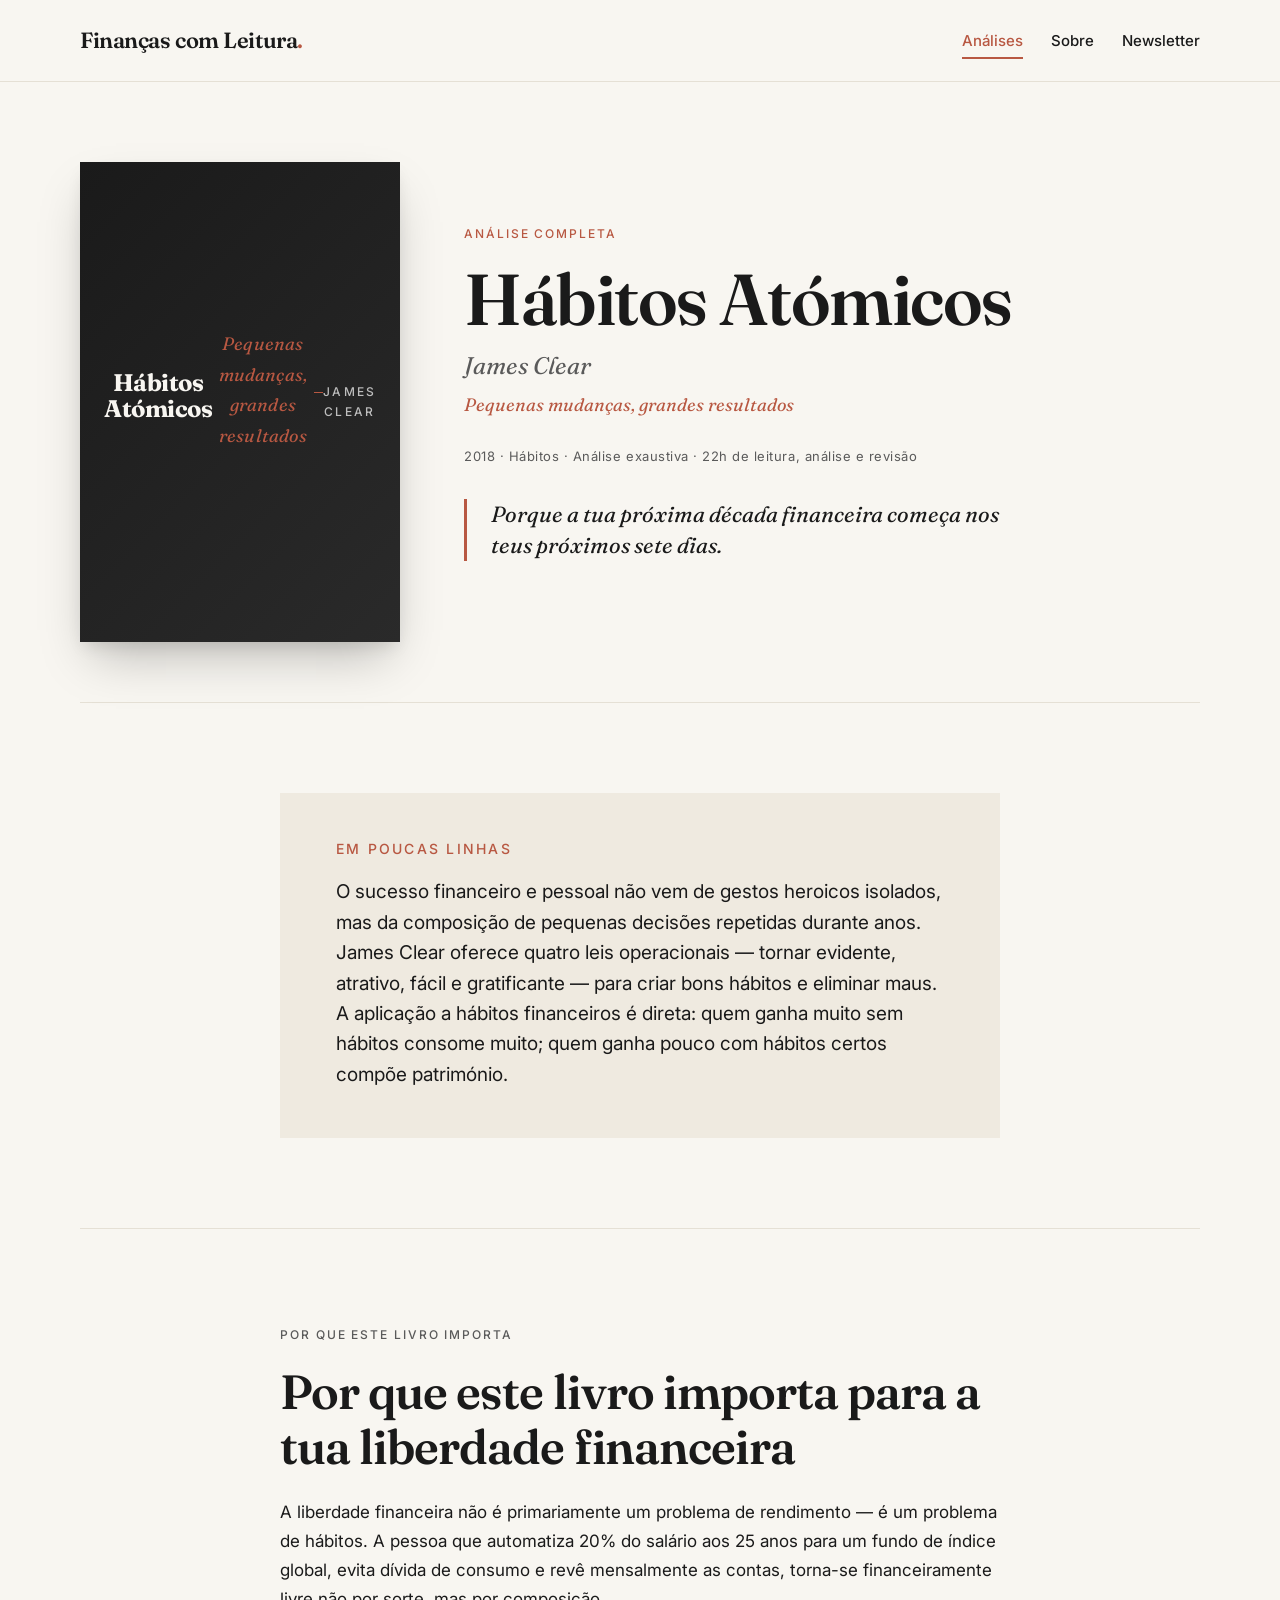
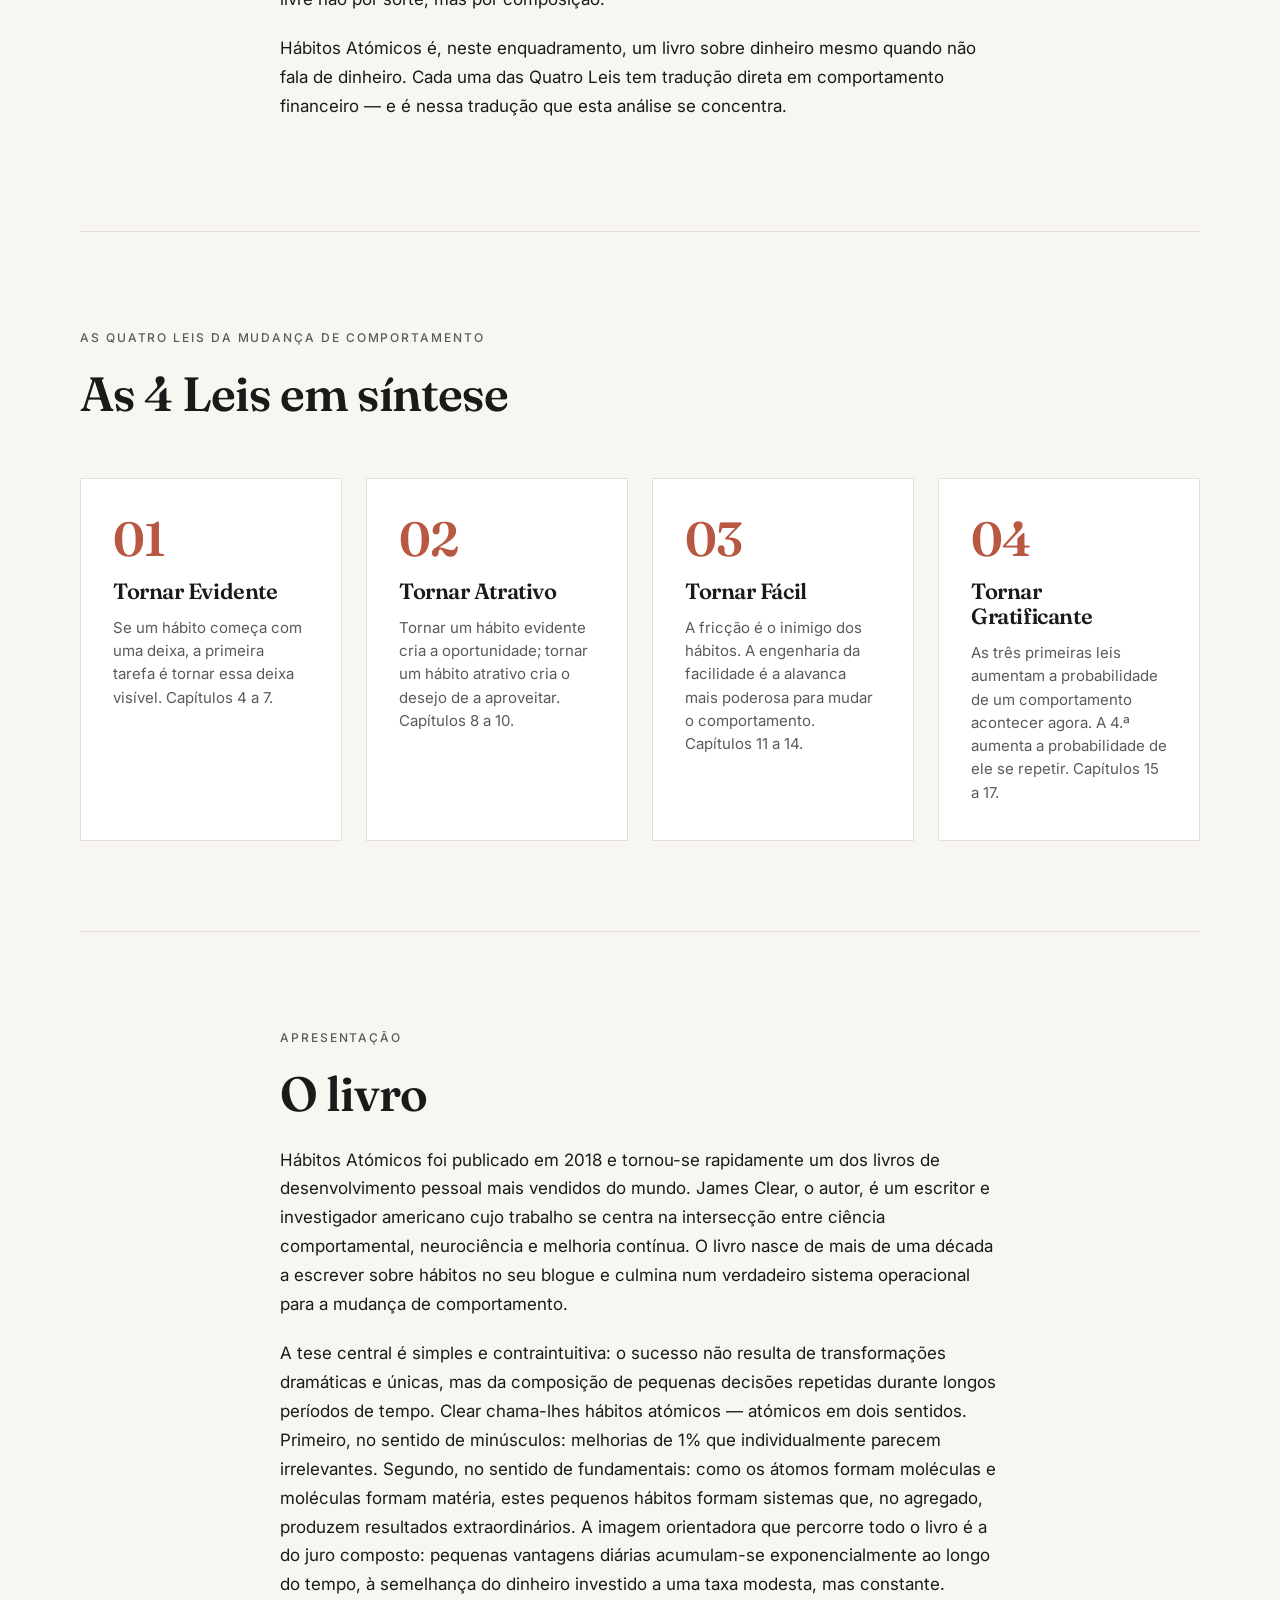
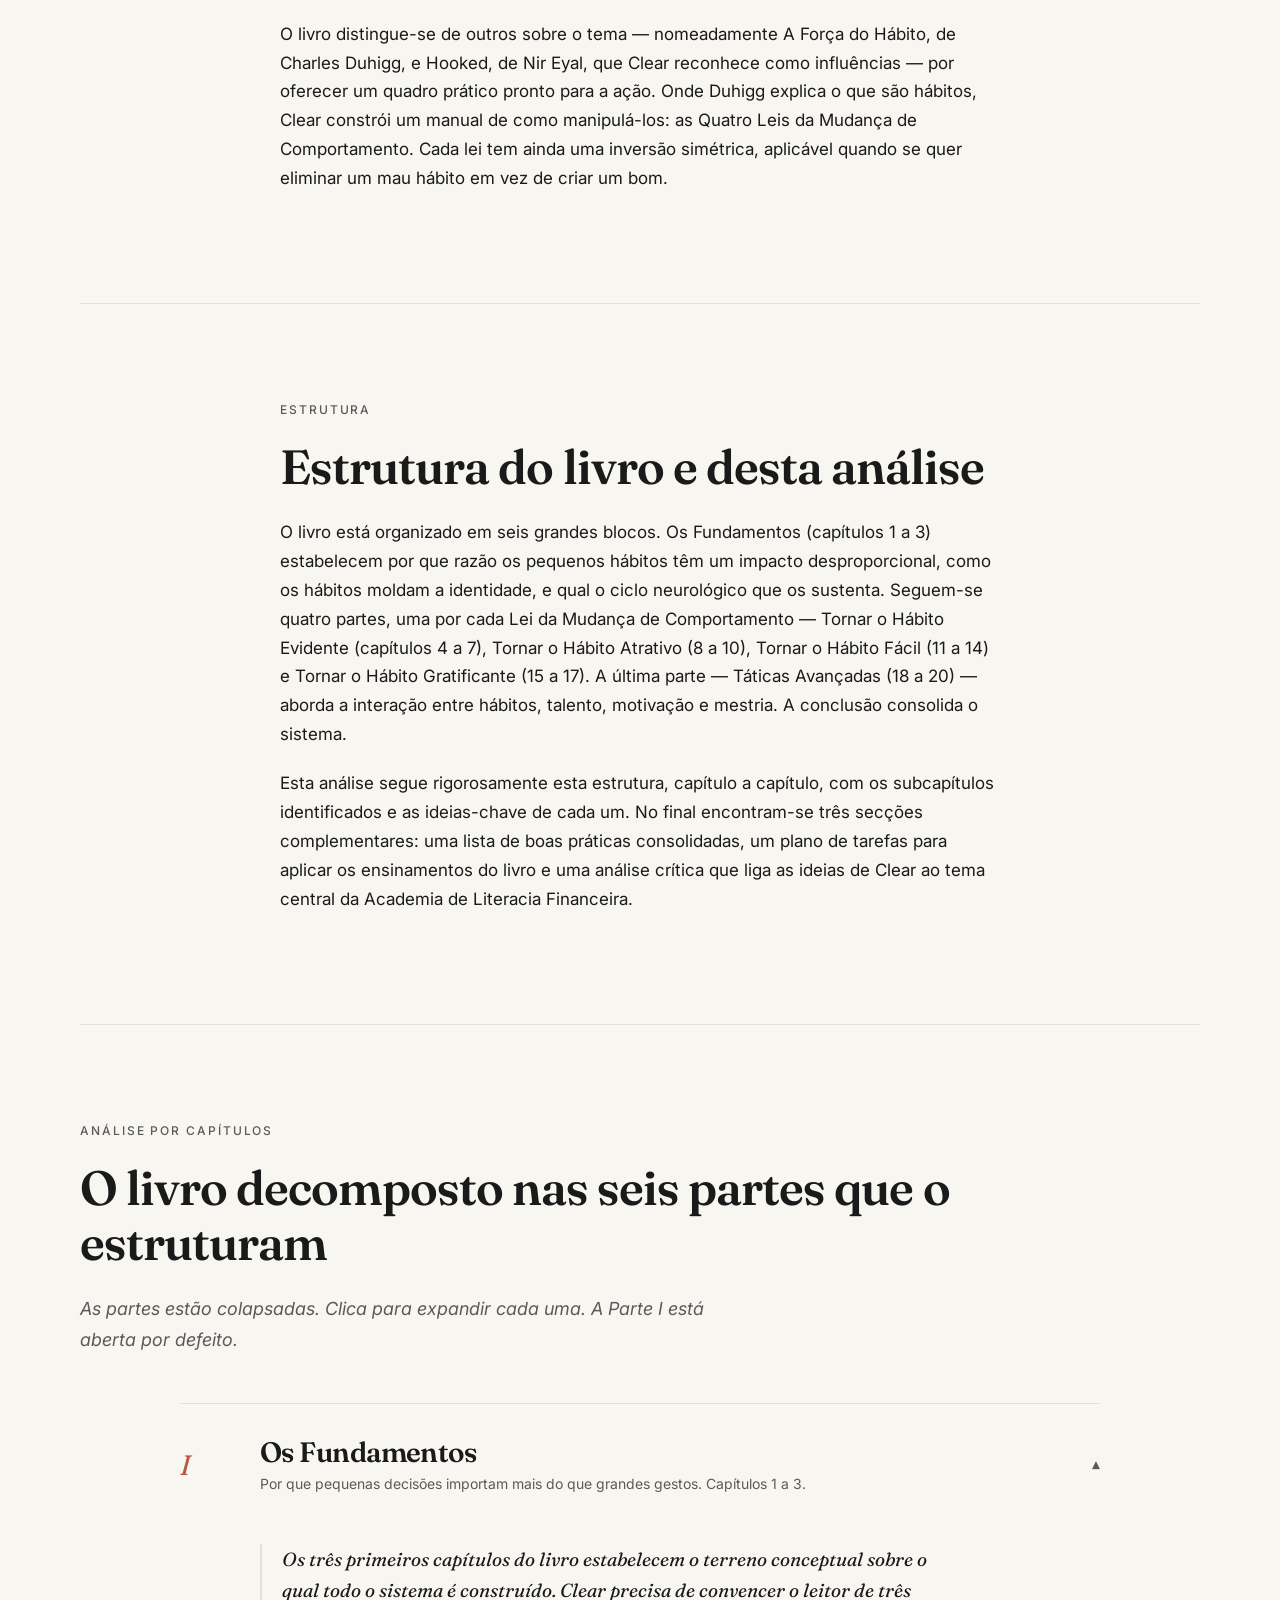
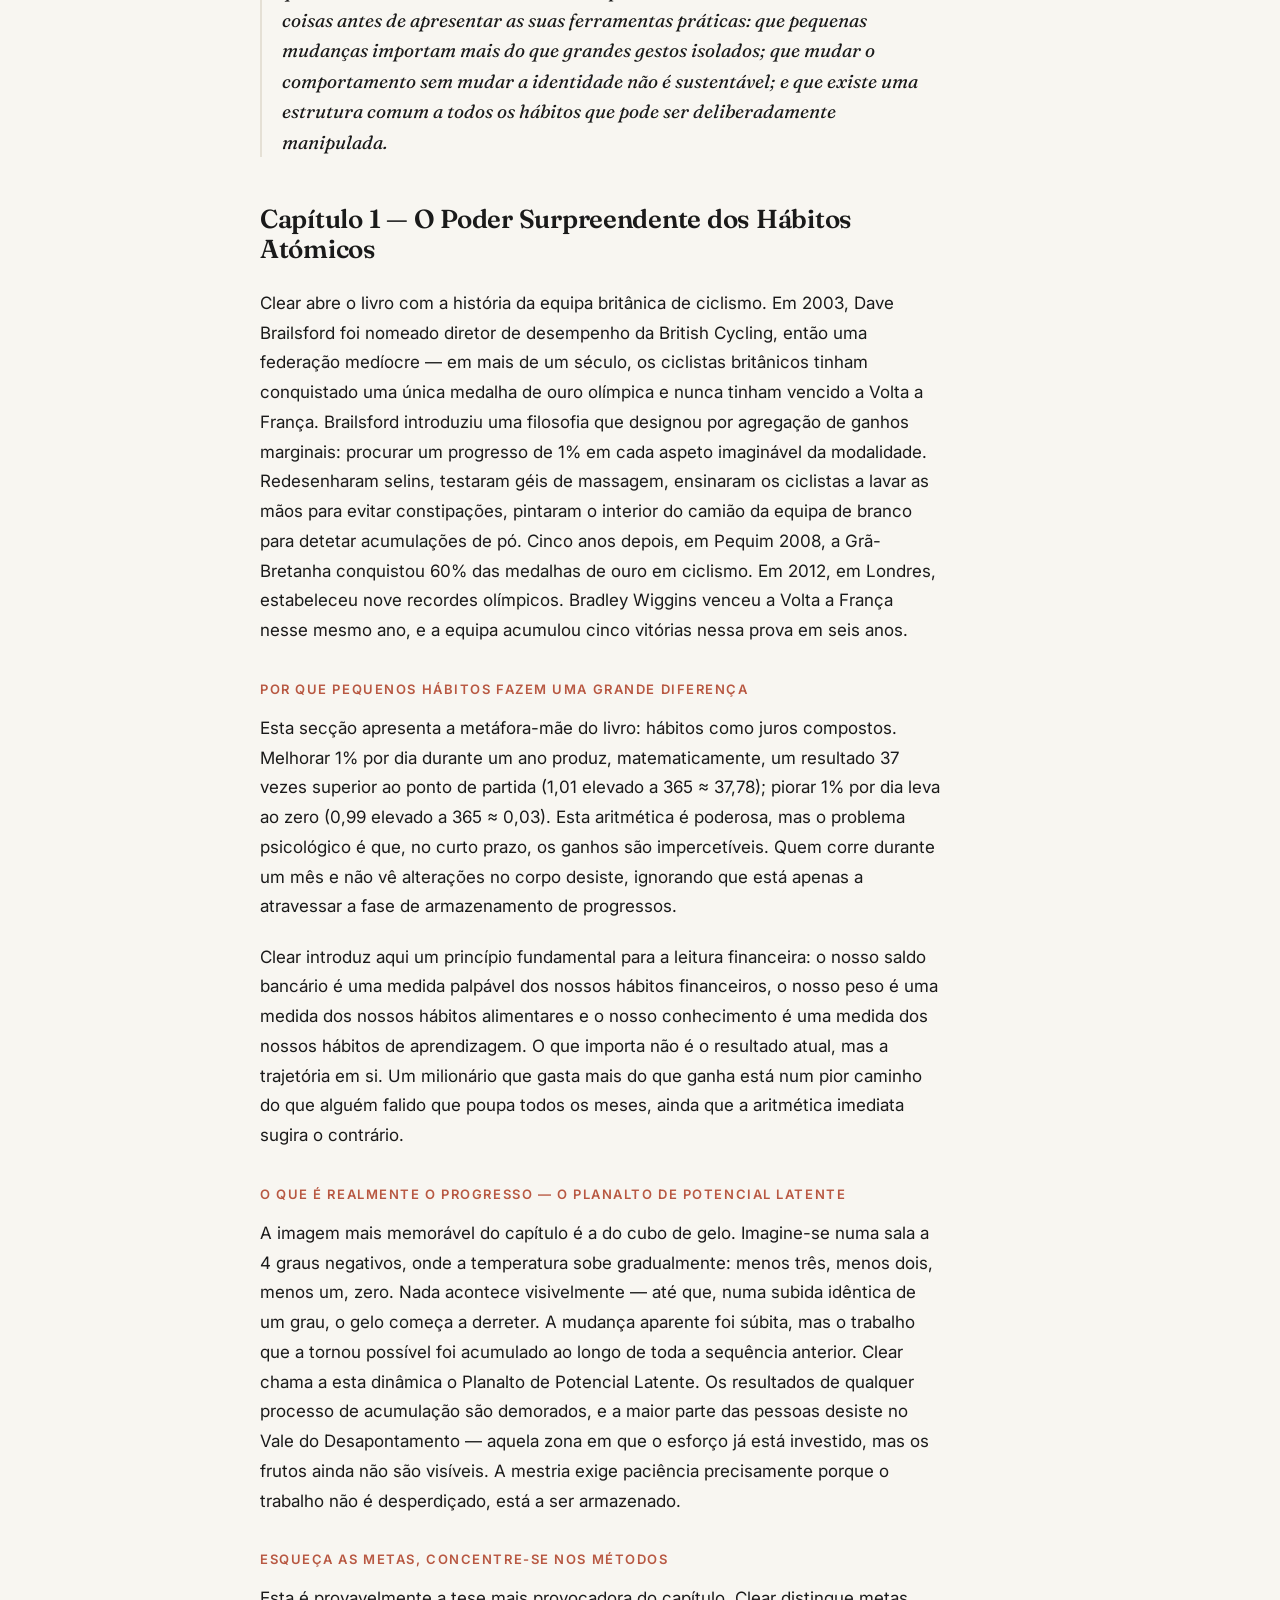
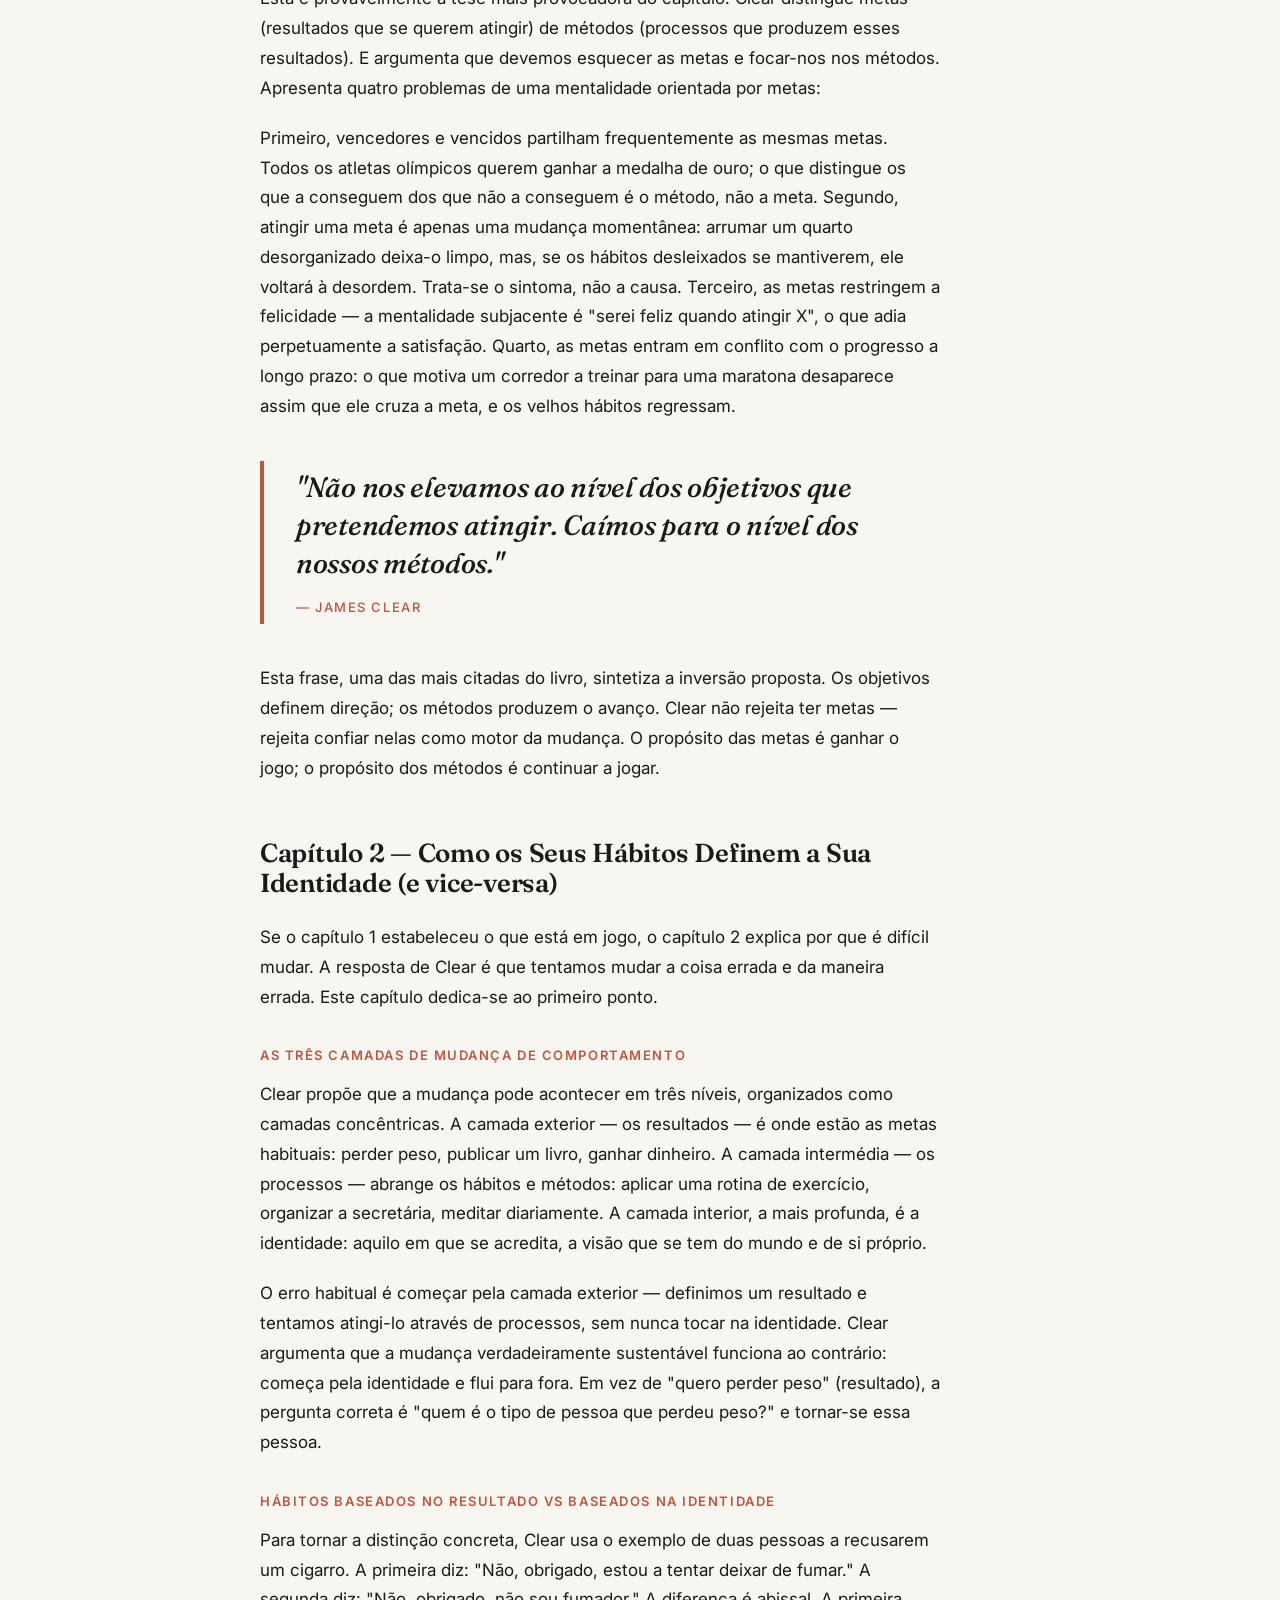
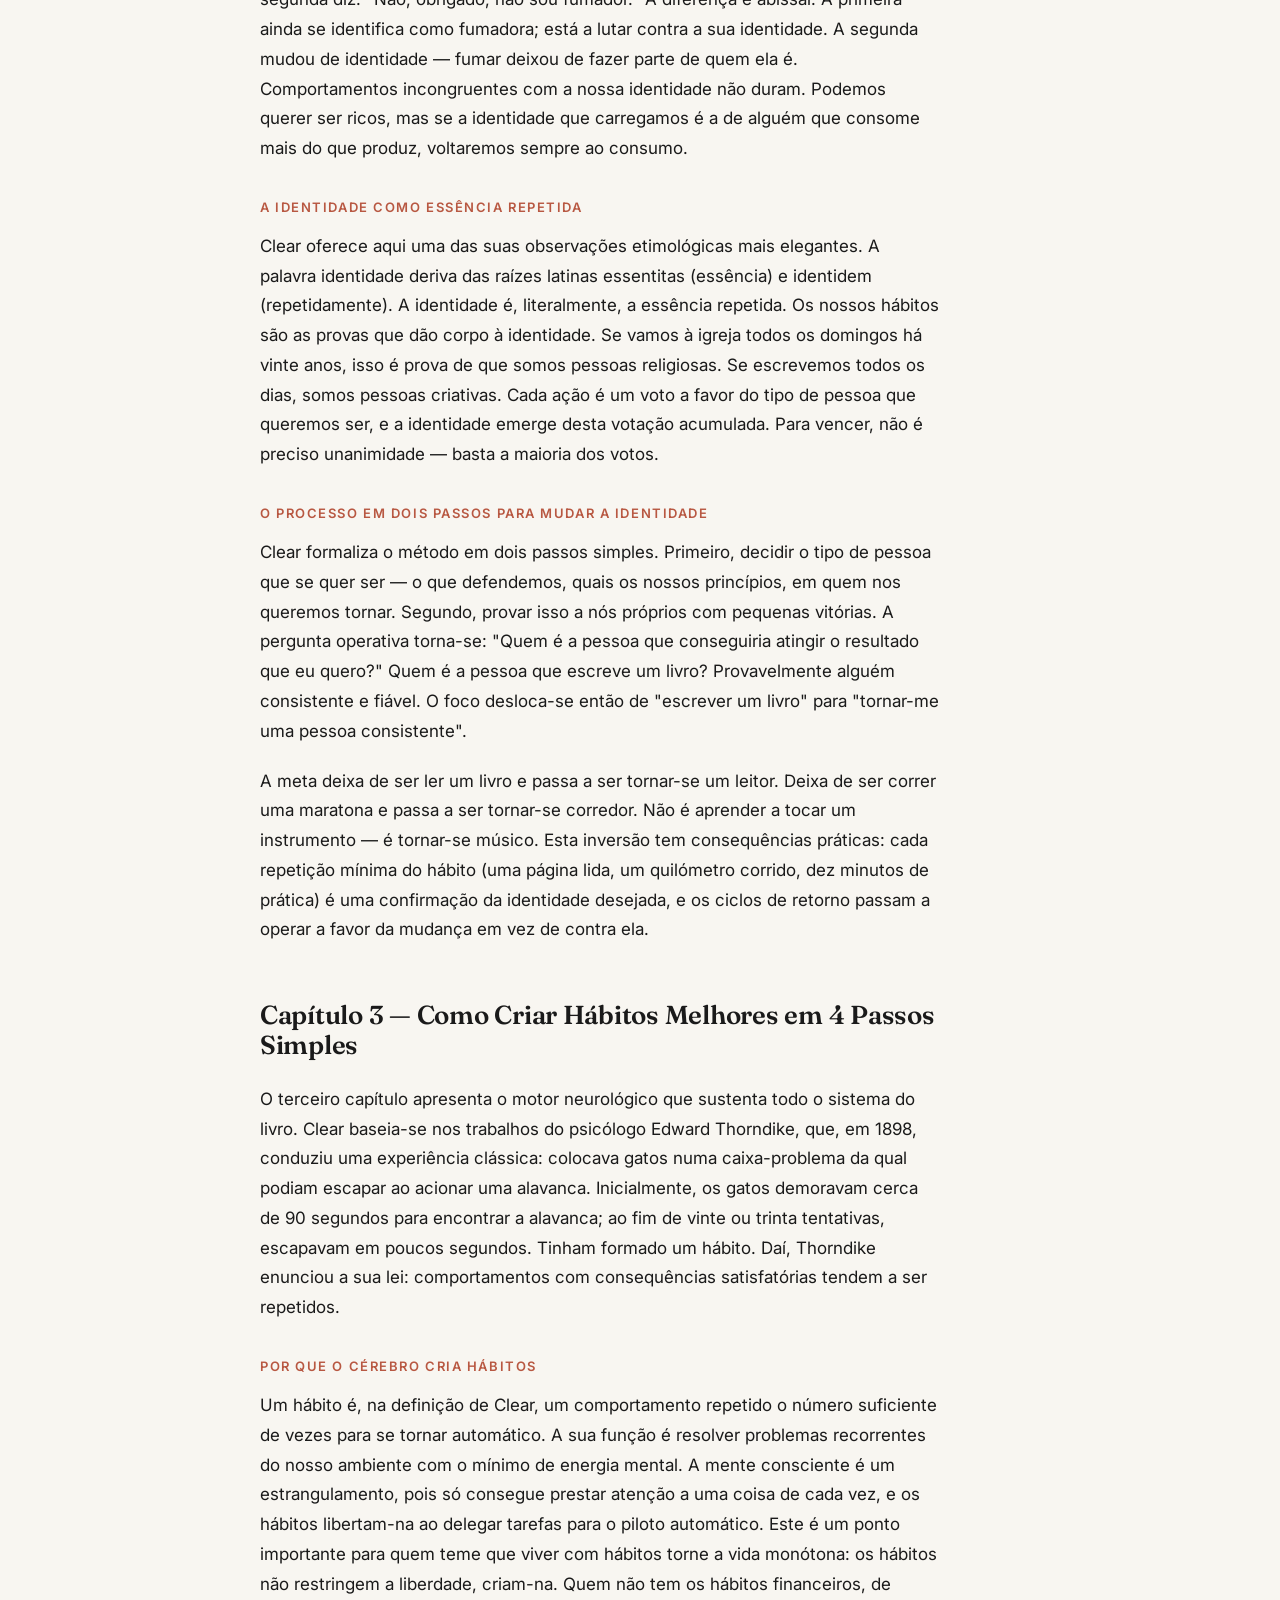
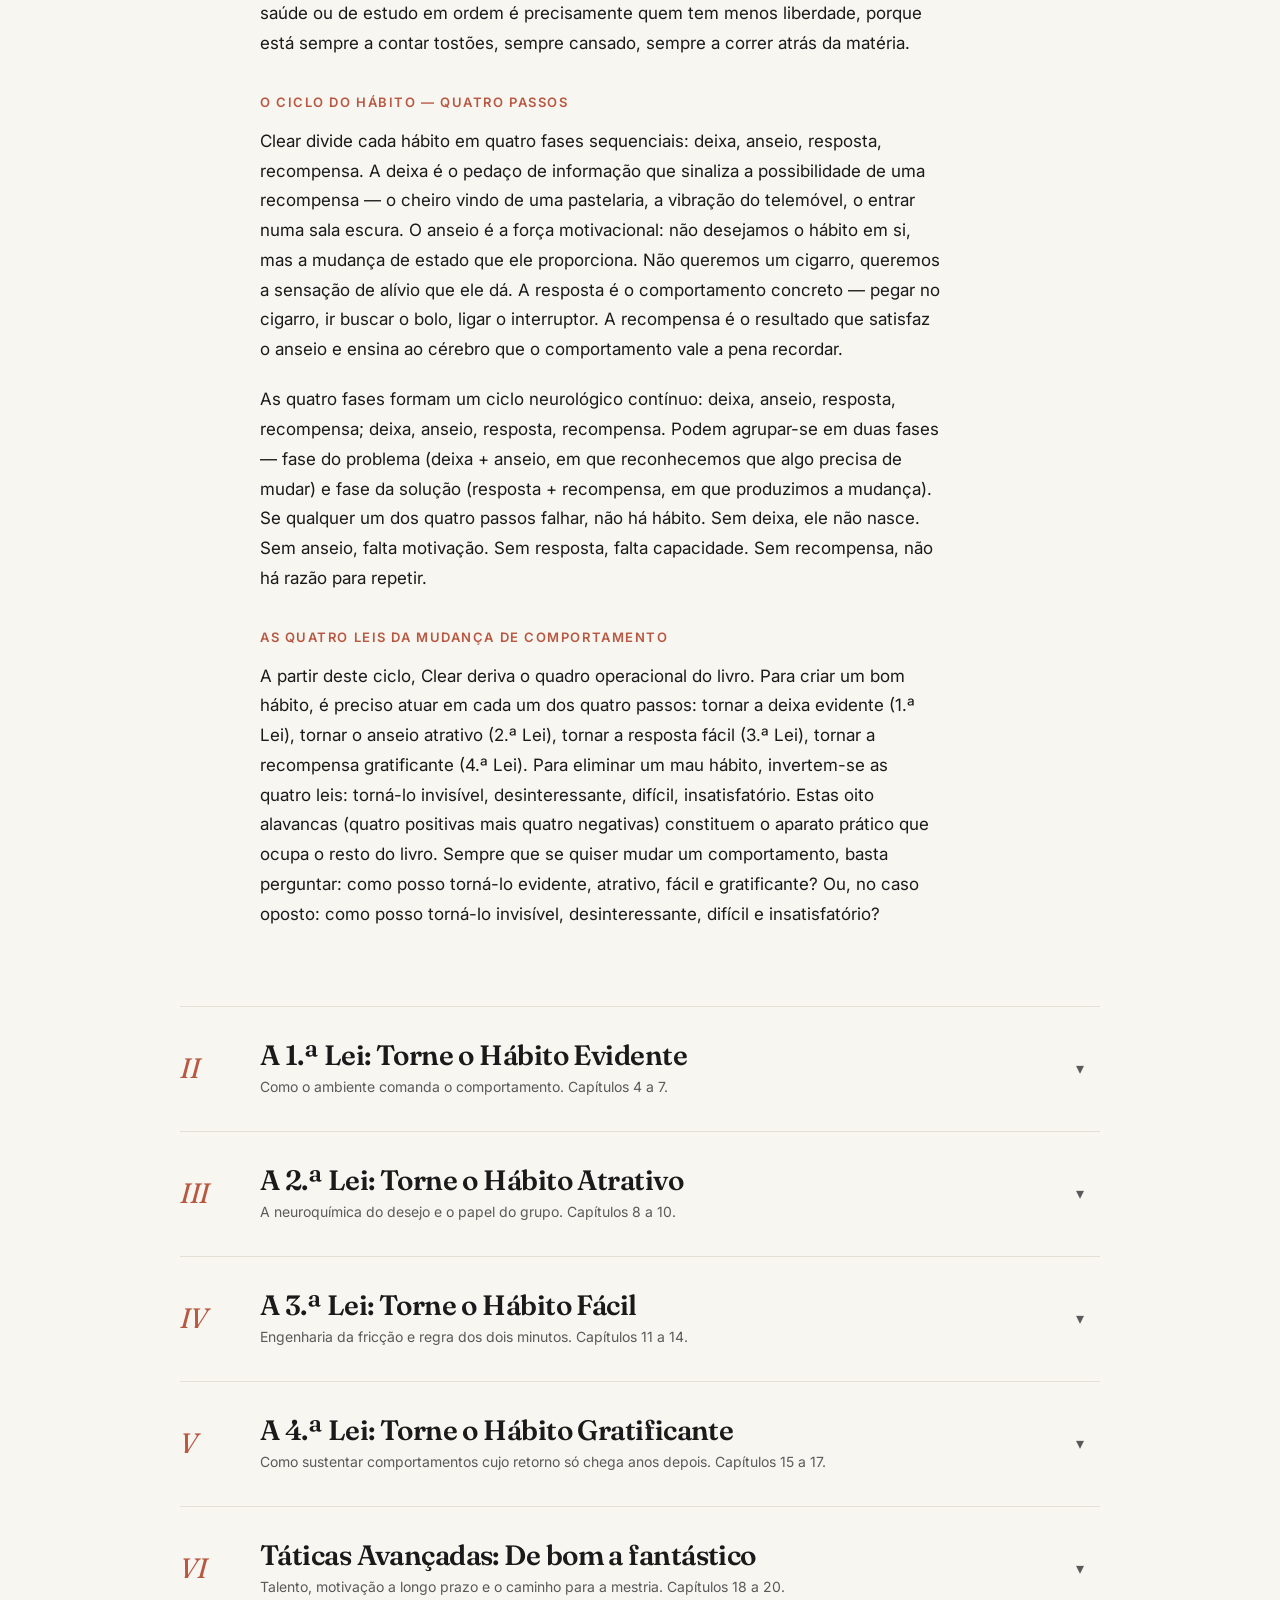
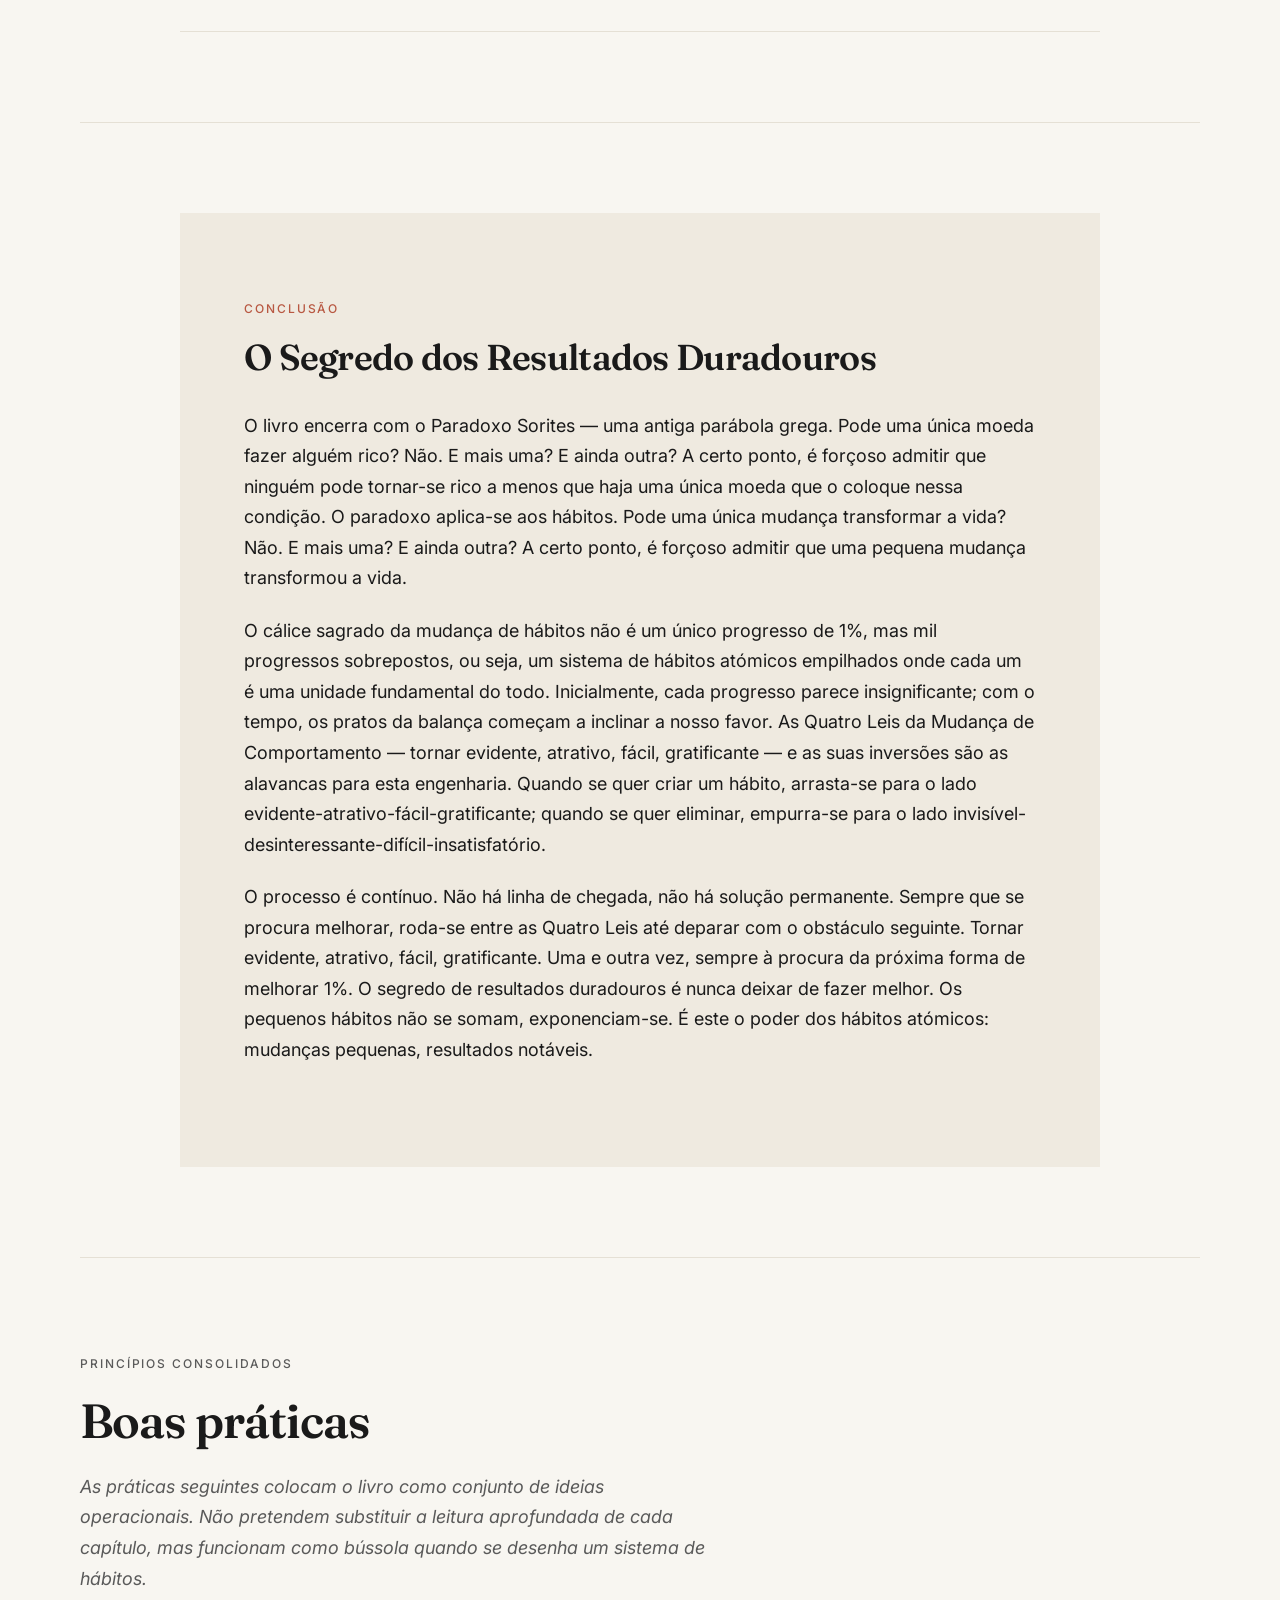
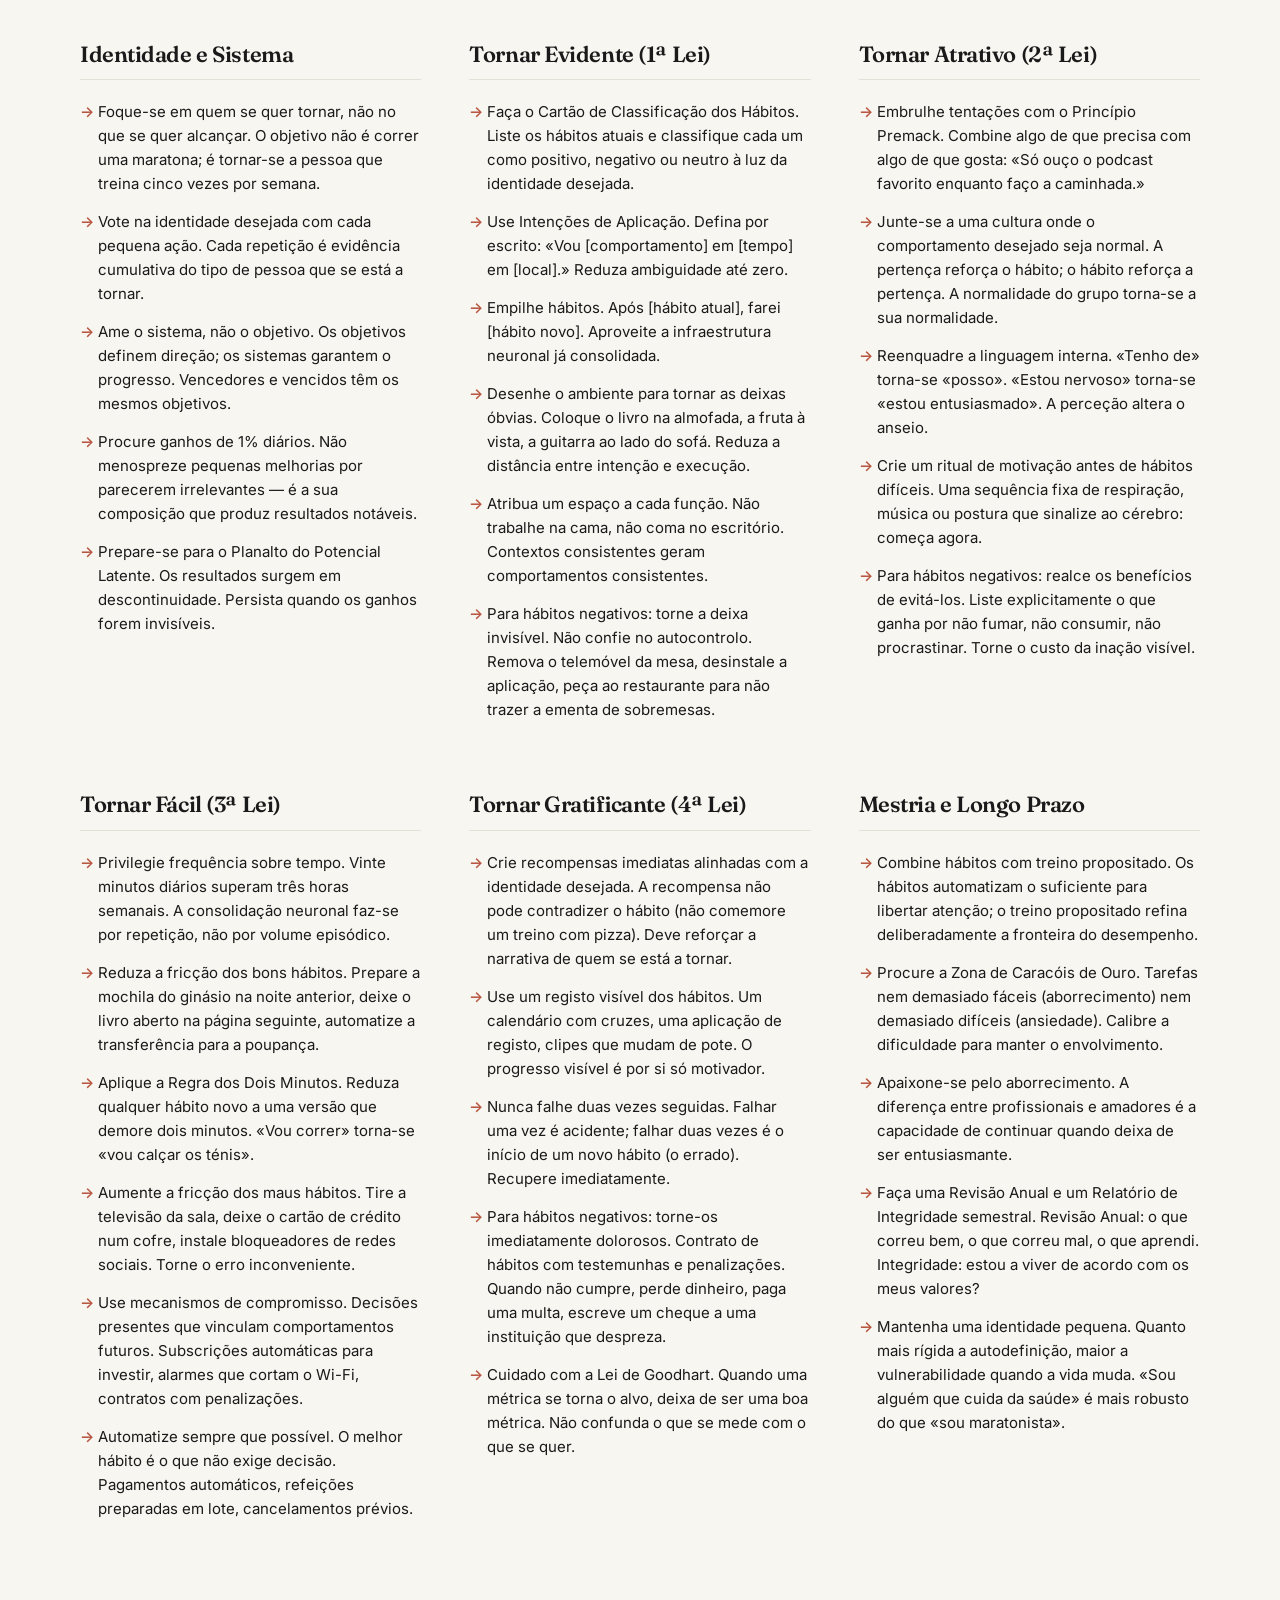
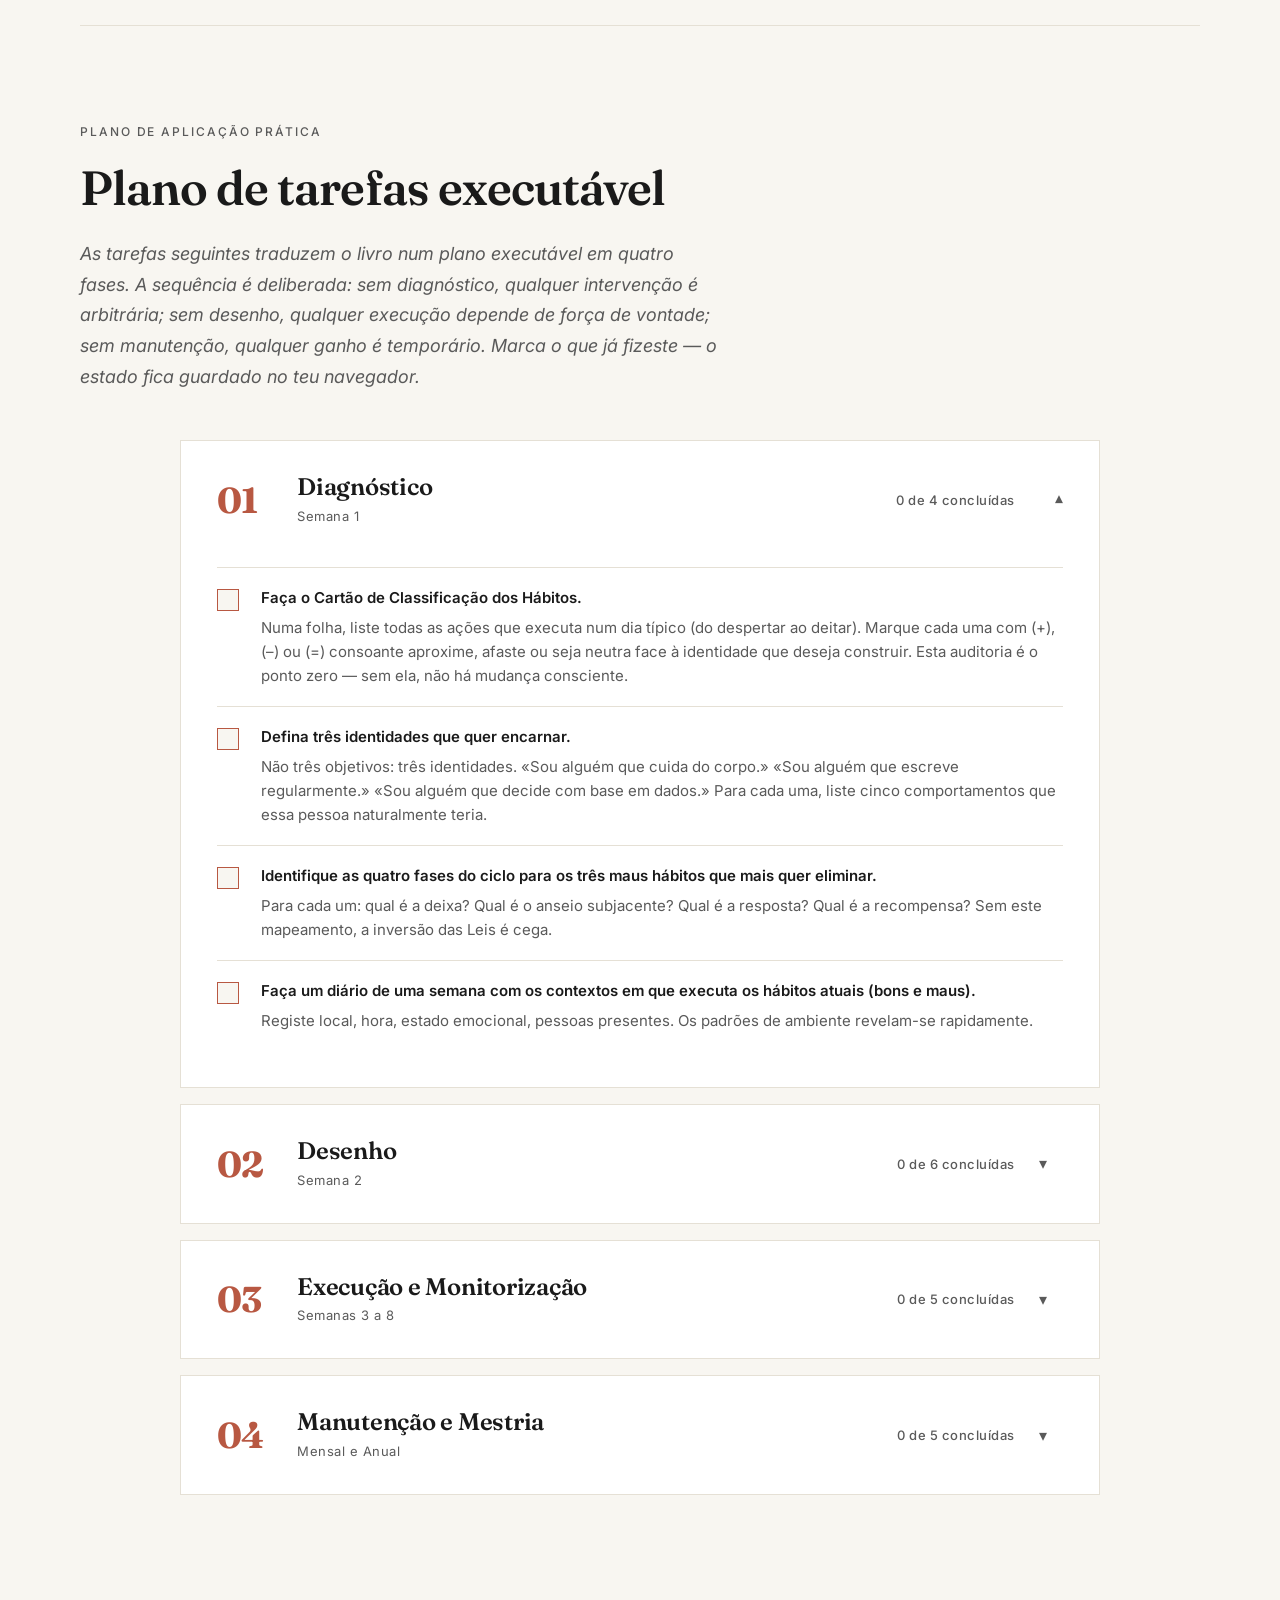
==== habitos-atomicos.html @ 6b9415a1 "Add files via upload" ====
<!DOCTYPE html>
<html lang="pt-PT">
<head>
<meta charset="UTF-8">
<meta name="viewport" content="width=device-width, initial-scale=1.0">
<title>Hábitos Atómicos — Análise completa | Finanças com Leitura</title>
<meta name="description" content="Análise exaustiva de Hábitos Atómicos de James Clear, com aplicação à liberdade financeira.">
<link rel="stylesheet" href="styles.css">
</head>
<body>

<header class="site-header">
  <div class="header-inner">
    <a href="index.html" class="logo">Finanças com Leitura<span class="dot">.</span></a>
    <nav class="nav">
      <a href="index.html" class="active">Análises</a>
      <a href="sobre.html">Sobre</a>
      <a href="index.html#newsletter">Newsletter</a>
    </nav>
  </div>
</header>

<main>

  <section class="book-hero">
    <div class="book-cover">
      <div class="book-title">Hábitos Atómicos</div>
      <div class="book-subtitle">Pequenas mudanças, grandes resultados</div>
      <div class="book-divider"></div>
      <div class="book-author">James Clear</div>
    </div>
    <div>
      <span class="eyebrow terracotta">Análise completa</span>
      <h1>Hábitos Atómicos</h1>
      <div class="author">James Clear</div>
      <div class="book-subtitle">Pequenas mudanças, grandes resultados</div>
      <div class="meta">2018 · Hábitos · Análise exaustiva · 22h de leitura, análise e revisão</div>
      <p class="editorial-tagline">Porque a tua próxima década financeira começa nos teus próximos sete dias.</p>
    </div>
  </section>

  <section class="section">
    <div class="tldr">
      <h3>Em poucas linhas</h3>
      <p>O sucesso financeiro e pessoal não vem de gestos heroicos isolados, mas da composição de pequenas decisões repetidas durante anos. James Clear oferece quatro leis operacionais — tornar evidente, atrativo, fácil e gratificante — para criar bons hábitos e eliminar maus. A aplicação a hábitos financeiros é direta: quem ganha muito sem hábitos consome muito; quem ganha pouco com hábitos certos compõe património.</p>
    </div>
  </section>

  <section class="section">
    <div class="text-block">
      <span class="eyebrow">Por que este livro importa</span>
      <h2>Por que este livro importa para a tua liberdade financeira</h2>
      <p>A liberdade financeira não é primariamente um problema de rendimento — é um problema de hábitos. A pessoa que automatiza 20% do salário aos 25 anos para um fundo de índice global, evita dívida de consumo e revê mensalmente as contas, torna-se financeiramente livre não por sorte, mas por composição.</p>
      <p>Hábitos Atómicos é, neste enquadramento, um livro sobre dinheiro mesmo quando não fala de dinheiro. Cada uma das Quatro Leis tem tradução direta em comportamento financeiro — e é nessa tradução que esta análise se concentra.</p>
    </div>
  </section>

  <section class="section">
    <span class="eyebrow">As Quatro Leis da Mudança de Comportamento</span>
    <h2 style="margin-bottom: 56px;">As 4 Leis em síntese</h2>
    <div class="laws-grid">
      <div class="law-card"><div class="num">01</div><h3>Tornar Evidente</h3><p>Se um hábito começa com uma deixa, a primeira tarefa é tornar essa deixa visível. Capítulos 4 a 7.</p></div>
      <div class="law-card"><div class="num">02</div><h3>Tornar Atrativo</h3><p>Tornar um hábito evidente cria a oportunidade; tornar um hábito atrativo cria o desejo de a aproveitar. Capítulos 8 a 10.</p></div>
      <div class="law-card"><div class="num">03</div><h3>Tornar Fácil</h3><p>A fricção é o inimigo dos hábitos. A engenharia da facilidade é a alavanca mais poderosa para mudar o comportamento. Capítulos 11 a 14.</p></div>
      <div class="law-card"><div class="num">04</div><h3>Tornar Gratificante</h3><p>As três primeiras leis aumentam a probabilidade de um comportamento acontecer agora. A 4.ª aumenta a probabilidade de ele se repetir. Capítulos 15 a 17.</p></div>
    </div>
  </section>

  <section class="section">
    <div class="text-block">
      <span class="eyebrow">Apresentação</span>
      <h2>O livro</h2>
      <p>Hábitos Atómicos foi publicado em 2018 e tornou-se rapidamente um dos livros de desenvolvimento pessoal mais vendidos do mundo. James Clear, o autor, é um escritor e investigador americano cujo trabalho se centra na intersecção entre ciência comportamental, neurociência e melhoria contínua. O livro nasce de mais de uma década a escrever sobre hábitos no seu blogue e culmina num verdadeiro sistema operacional para a mudança de comportamento.</p>
      <p>A tese central é simples e contraintuitiva: o sucesso não resulta de transformações dramáticas e únicas, mas da composição de pequenas decisões repetidas durante longos períodos de tempo. Clear chama-lhes hábitos atómicos — atómicos em dois sentidos. Primeiro, no sentido de minúsculos: melhorias de 1% que individualmente parecem irrelevantes. Segundo, no sentido de fundamentais: como os átomos formam moléculas e moléculas formam matéria, estes pequenos hábitos formam sistemas que, no agregado, produzem resultados extraordinários. A imagem orientadora que percorre todo o livro é a do juro composto: pequenas vantagens diárias acumulam-se exponencialmente ao longo do tempo, à semelhança do dinheiro investido a uma taxa modesta, mas constante.</p>
      <p>O livro distingue-se de outros sobre o tema — nomeadamente A Força do Hábito, de Charles Duhigg, e Hooked, de Nir Eyal, que Clear reconhece como influências — por oferecer um quadro prático pronto para a ação. Onde Duhigg explica o que são hábitos, Clear constrói um manual de como manipulá-los: as Quatro Leis da Mudança de Comportamento. Cada lei tem ainda uma inversão simétrica, aplicável quando se quer eliminar um mau hábito em vez de criar um bom.</p>
    </div>
  </section>

  <section class="section">
    <div class="text-block">
      <span class="eyebrow">Estrutura</span>
      <h2>Estrutura do livro e desta análise</h2>
      <p>O livro está organizado em seis grandes blocos. Os Fundamentos (capítulos 1 a 3) estabelecem por que razão os pequenos hábitos têm um impacto desproporcional, como os hábitos moldam a identidade, e qual o ciclo neurológico que os sustenta. Seguem-se quatro partes, uma por cada Lei da Mudança de Comportamento — Tornar o Hábito Evidente (capítulos 4 a 7), Tornar o Hábito Atrativo (8 a 10), Tornar o Hábito Fácil (11 a 14) e Tornar o Hábito Gratificante (15 a 17). A última parte — Táticas Avançadas (18 a 20) — aborda a interação entre hábitos, talento, motivação e mestria. A conclusão consolida o sistema.</p>
      <p>Esta análise segue rigorosamente esta estrutura, capítulo a capítulo, com os subcapítulos identificados e as ideias-chave de cada um. No final encontram-se três secções complementares: uma lista de boas práticas consolidadas, um plano de tarefas para aplicar os ensinamentos do livro e uma análise crítica que liga as ideias de Clear ao tema central da Academia de Literacia Financeira.</p>
    </div>
  </section>

  <section class="section">
    <span class="eyebrow">Análise por capítulos</span>
    <h2>O livro decomposto nas seis partes que o estruturam</h2>
    <p class="section-subtitle">As partes estão colapsadas. Clica para expandir cada uma. A Parte I está aberta por defeito.</p>
    <div class="chapters-list">

      <details class="chapter-part" open>
        <summary>
          <span class="roman">I</span>
          <div class="part-meta">
            <h3>Os Fundamentos</h3>
            <div class="part-sub">Por que pequenas decisões importam mais do que grandes gestos. Capítulos 1 a 3.</div>
          </div>
          <span class="chevron">▾</span>
        </summary>
        <div class="chapter-content">
          <p class="part-intro">Os três primeiros capítulos do livro estabelecem o terreno conceptual sobre o qual todo o sistema é construído. Clear precisa de convencer o leitor de três coisas antes de apresentar as suas ferramentas práticas: que pequenas mudanças importam mais do que grandes gestos isolados; que mudar o comportamento sem mudar a identidade não é sustentável; e que existe uma estrutura comum a todos os hábitos que pode ser deliberadamente manipulada.</p>

          <div class="chapter">
            <h4>Capítulo 1 — O Poder Surpreendente dos Hábitos Atómicos</h4>
            <p>Clear abre o livro com a história da equipa britânica de ciclismo. Em 2003, Dave Brailsford foi nomeado diretor de desempenho da British Cycling, então uma federação medíocre — em mais de um século, os ciclistas britânicos tinham conquistado uma única medalha de ouro olímpica e nunca tinham vencido a Volta a França. Brailsford introduziu uma filosofia que designou por agregação de ganhos marginais: procurar um progresso de 1% em cada aspeto imaginável da modalidade. Redesenharam selins, testaram géis de massagem, ensinaram os ciclistas a lavar as mãos para evitar constipações, pintaram o interior do camião da equipa de branco para detetar acumulações de pó. Cinco anos depois, em Pequim 2008, a Grã-Bretanha conquistou 60% das medalhas de ouro em ciclismo. Em 2012, em Londres, estabeleceu nove recordes olímpicos. Bradley Wiggins venceu a Volta a França nesse mesmo ano, e a equipa acumulou cinco vitórias nessa prova em seis anos.</p>

            <h5>Por que pequenos hábitos fazem uma grande diferença</h5>
            <p>Esta secção apresenta a metáfora-mãe do livro: hábitos como juros compostos. Melhorar 1% por dia durante um ano produz, matematicamente, um resultado 37 vezes superior ao ponto de partida (1,01 elevado a 365 ≈ 37,78); piorar 1% por dia leva ao zero (0,99 elevado a 365 ≈ 0,03). Esta aritmética é poderosa, mas o problema psicológico é que, no curto prazo, os ganhos são impercetíveis. Quem corre durante um mês e não vê alterações no corpo desiste, ignorando que está apenas a atravessar a fase de armazenamento de progressos.</p>
            <p>Clear introduz aqui um princípio fundamental para a leitura financeira: o nosso saldo bancário é uma medida palpável dos nossos hábitos financeiros, o nosso peso é uma medida dos nossos hábitos alimentares e o nosso conhecimento é uma medida dos nossos hábitos de aprendizagem. O que importa não é o resultado atual, mas a trajetória em si. Um milionário que gasta mais do que ganha está num pior caminho do que alguém falido que poupa todos os meses, ainda que a aritmética imediata sugira o contrário.</p>

            <h5>O que é realmente o progresso — o Planalto de Potencial Latente</h5>
            <p>A imagem mais memorável do capítulo é a do cubo de gelo. Imagine-se numa sala a 4 graus negativos, onde a temperatura sobe gradualmente: menos três, menos dois, menos um, zero. Nada acontece visivelmente — até que, numa subida idêntica de um grau, o gelo começa a derreter. A mudança aparente foi súbita, mas o trabalho que a tornou possível foi acumulado ao longo de toda a sequência anterior. Clear chama a esta dinâmica o Planalto de Potencial Latente. Os resultados de qualquer processo de acumulação são demorados, e a maior parte das pessoas desiste no Vale do Desapontamento — aquela zona em que o esforço já está investido, mas os frutos ainda não são visíveis. A mestria exige paciência precisamente porque o trabalho não é desperdiçado, está a ser armazenado.</p>

            <h5>Esqueça as metas, concentre-se nos métodos</h5>
            <p>Esta é provavelmente a tese mais provocadora do capítulo. Clear distingue metas (resultados que se querem atingir) de métodos (processos que produzem esses resultados). E argumenta que devemos esquecer as metas e focar-nos nos métodos. Apresenta quatro problemas de uma mentalidade orientada por metas:</p>
            <p>Primeiro, vencedores e vencidos partilham frequentemente as mesmas metas. Todos os atletas olímpicos querem ganhar a medalha de ouro; o que distingue os que a conseguem dos que não a conseguem é o método, não a meta. Segundo, atingir uma meta é apenas uma mudança momentânea: arrumar um quarto desorganizado deixa-o limpo, mas, se os hábitos desleixados se mantiverem, ele voltará à desordem. Trata-se o sintoma, não a causa. Terceiro, as metas restringem a felicidade — a mentalidade subjacente é "serei feliz quando atingir X", o que adia perpetuamente a satisfação. Quarto, as metas entram em conflito com o progresso a longo prazo: o que motiva um corredor a treinar para uma maratona desaparece assim que ele cruza a meta, e os velhos hábitos regressam.</p>

            <blockquote class="pull-quote">
              "Não nos elevamos ao nível dos objetivos que pretendemos atingir. Caímos para o nível dos nossos métodos."
              <span class="attribution">— James Clear</span>
            </blockquote>

            <p>Esta frase, uma das mais citadas do livro, sintetiza a inversão proposta. Os objetivos definem direção; os métodos produzem o avanço. Clear não rejeita ter metas — rejeita confiar nelas como motor da mudança. O propósito das metas é ganhar o jogo; o propósito dos métodos é continuar a jogar.</p>
          </div>

          <div class="chapter">
            <h4>Capítulo 2 — Como os Seus Hábitos Definem a Sua Identidade (e vice-versa)</h4>
            <p>Se o capítulo 1 estabeleceu o que está em jogo, o capítulo 2 explica por que é difícil mudar. A resposta de Clear é que tentamos mudar a coisa errada e da maneira errada. Este capítulo dedica-se ao primeiro ponto.</p>

            <h5>As três camadas de mudança de comportamento</h5>
            <p>Clear propõe que a mudança pode acontecer em três níveis, organizados como camadas concêntricas. A camada exterior — os resultados — é onde estão as metas habituais: perder peso, publicar um livro, ganhar dinheiro. A camada intermédia — os processos — abrange os hábitos e métodos: aplicar uma rotina de exercício, organizar a secretária, meditar diariamente. A camada interior, a mais profunda, é a identidade: aquilo em que se acredita, a visão que se tem do mundo e de si próprio.</p>
            <p>O erro habitual é começar pela camada exterior — definimos um resultado e tentamos atingi-lo através de processos, sem nunca tocar na identidade. Clear argumenta que a mudança verdadeiramente sustentável funciona ao contrário: começa pela identidade e flui para fora. Em vez de "quero perder peso" (resultado), a pergunta correta é "quem é o tipo de pessoa que perdeu peso?" e tornar-se essa pessoa.</p>

            <h5>Hábitos baseados no resultado vs baseados na identidade</h5>
            <p>Para tornar a distinção concreta, Clear usa o exemplo de duas pessoas a recusarem um cigarro. A primeira diz: "Não, obrigado, estou a tentar deixar de fumar." A segunda diz: "Não, obrigado, não sou fumador." A diferença é abissal. A primeira ainda se identifica como fumadora; está a lutar contra a sua identidade. A segunda mudou de identidade — fumar deixou de fazer parte de quem ela é. Comportamentos incongruentes com a nossa identidade não duram. Podemos querer ser ricos, mas se a identidade que carregamos é a de alguém que consome mais do que produz, voltaremos sempre ao consumo.</p>

            <h5>A identidade como essência repetida</h5>
            <p>Clear oferece aqui uma das suas observações etimológicas mais elegantes. A palavra identidade deriva das raízes latinas essentitas (essência) e identidem (repetidamente). A identidade é, literalmente, a essência repetida. Os nossos hábitos são as provas que dão corpo à identidade. Se vamos à igreja todos os domingos há vinte anos, isso é prova de que somos pessoas religiosas. Se escrevemos todos os dias, somos pessoas criativas. Cada ação é um voto a favor do tipo de pessoa que queremos ser, e a identidade emerge desta votação acumulada. Para vencer, não é preciso unanimidade — basta a maioria dos votos.</p>

            <h5>O processo em dois passos para mudar a identidade</h5>
            <p>Clear formaliza o método em dois passos simples. Primeiro, decidir o tipo de pessoa que se quer ser — o que defendemos, quais os nossos princípios, em quem nos queremos tornar. Segundo, provar isso a nós próprios com pequenas vitórias. A pergunta operativa torna-se: "Quem é a pessoa que conseguiria atingir o resultado que eu quero?" Quem é a pessoa que escreve um livro? Provavelmente alguém consistente e fiável. O foco desloca-se então de "escrever um livro" para "tornar-me uma pessoa consistente".</p>
            <p>A meta deixa de ser ler um livro e passa a ser tornar-se um leitor. Deixa de ser correr uma maratona e passa a ser tornar-se corredor. Não é aprender a tocar um instrumento — é tornar-se músico. Esta inversão tem consequências práticas: cada repetição mínima do hábito (uma página lida, um quilómetro corrido, dez minutos de prática) é uma confirmação da identidade desejada, e os ciclos de retorno passam a operar a favor da mudança em vez de contra ela.</p>
          </div>

          <div class="chapter">
            <h4>Capítulo 3 — Como Criar Hábitos Melhores em 4 Passos Simples</h4>
            <p>O terceiro capítulo apresenta o motor neurológico que sustenta todo o sistema do livro. Clear baseia-se nos trabalhos do psicólogo Edward Thorndike, que, em 1898, conduziu uma experiência clássica: colocava gatos numa caixa-problema da qual podiam escapar ao acionar uma alavanca. Inicialmente, os gatos demoravam cerca de 90 segundos para encontrar a alavanca; ao fim de vinte ou trinta tentativas, escapavam em poucos segundos. Tinham formado um hábito. Daí, Thorndike enunciou a sua lei: comportamentos com consequências satisfatórias tendem a ser repetidos.</p>

            <h5>Por que o cérebro cria hábitos</h5>
            <p>Um hábito é, na definição de Clear, um comportamento repetido o número suficiente de vezes para se tornar automático. A sua função é resolver problemas recorrentes do nosso ambiente com o mínimo de energia mental. A mente consciente é um estrangulamento, pois só consegue prestar atenção a uma coisa de cada vez, e os hábitos libertam-na ao delegar tarefas para o piloto automático. Este é um ponto importante para quem teme que viver com hábitos torne a vida monótona: os hábitos não restringem a liberdade, criam-na. Quem não tem os hábitos financeiros, de saúde ou de estudo em ordem é precisamente quem tem menos liberdade, porque está sempre a contar tostões, sempre cansado, sempre a correr atrás da matéria.</p>

            <h5>O ciclo do hábito — quatro passos</h5>
            <p>Clear divide cada hábito em quatro fases sequenciais: deixa, anseio, resposta, recompensa. A deixa é o pedaço de informação que sinaliza a possibilidade de uma recompensa — o cheiro vindo de uma pastelaria, a vibração do telemóvel, o entrar numa sala escura. O anseio é a força motivacional: não desejamos o hábito em si, mas a mudança de estado que ele proporciona. Não queremos um cigarro, queremos a sensação de alívio que ele dá. A resposta é o comportamento concreto — pegar no cigarro, ir buscar o bolo, ligar o interruptor. A recompensa é o resultado que satisfaz o anseio e ensina ao cérebro que o comportamento vale a pena recordar.</p>
            <p>As quatro fases formam um ciclo neurológico contínuo: deixa, anseio, resposta, recompensa; deixa, anseio, resposta, recompensa. Podem agrupar-se em duas fases — fase do problema (deixa + anseio, em que reconhecemos que algo precisa de mudar) e fase da solução (resposta + recompensa, em que produzimos a mudança). Se qualquer um dos quatro passos falhar, não há hábito. Sem deixa, ele não nasce. Sem anseio, falta motivação. Sem resposta, falta capacidade. Sem recompensa, não há razão para repetir.</p>

            <h5>As Quatro Leis da Mudança de Comportamento</h5>
            <p>A partir deste ciclo, Clear deriva o quadro operacional do livro. Para criar um bom hábito, é preciso atuar em cada um dos quatro passos: tornar a deixa evidente (1.ª Lei), tornar o anseio atrativo (2.ª Lei), tornar a resposta fácil (3.ª Lei), tornar a recompensa gratificante (4.ª Lei). Para eliminar um mau hábito, invertem-se as quatro leis: torná-lo invisível, desinteressante, difícil, insatisfatório. Estas oito alavancas (quatro positivas mais quatro negativas) constituem o aparato prático que ocupa o resto do livro. Sempre que se quiser mudar um comportamento, basta perguntar: como posso torná-lo evidente, atrativo, fácil e gratificante? Ou, no caso oposto: como posso torná-lo invisível, desinteressante, difícil e insatisfatório?</p>
          </div>
        </div>
      </details>

      <details class="chapter-part">
        <summary>
          <span class="roman">II</span>
          <div class="part-meta">
            <h3>A 1.ª Lei: Torne o Hábito Evidente</h3>
            <div class="part-sub">Como o ambiente comanda o comportamento. Capítulos 4 a 7.</div>
          </div>
          <span class="chevron">▾</span>
        </summary>
        <div class="chapter-content">
          <p class="part-intro">Os capítulos 4 a 7 desenvolvem a primeira lei. Se um hábito começa com uma deixa, então a primeira tarefa é tornar essa deixa visível. Os capítulos exploram, sucessivamente, como tomar consciência dos hábitos atuais, como desenhar deixas eficazes para novos hábitos, como configurar o ambiente físico, e como inverter a lei para eliminar hábitos indesejados.</p>

          <div class="chapter">
            <h4>Capítulo 4 — O Homem Que Parecia Não Estar Nada Bem</h4>
            <p>O capítulo começa com a história de uma paramédica que, ao chegar a uma reunião de família, percebe imediatamente que o sogro está prestes a ter um ataque cardíaco e insiste em levá-lo ao hospital, salvando-lhe a vida. Não conseguia explicar o que via, mas os anos a tratar pessoas com problemas cardíacos tinham ensinado o seu cérebro a reconhecer um padrão subtil de distribuição sanguínea no rosto. Clear utiliza esta e outras histórias semelhantes, como analistas militares que distinguem mísseis de aviões aliados num radar, curadores que detetam falsificações sem saberem porquê, para introduzir uma ideia central: o cérebro humano é uma máquina de previsão. Com a prática suficiente, identifica deixas relevantes sem necessidade de pensamento consciente.</p>
            <p>Esta capacidade tem um lado luminoso e um lado sombrio. O lado luminoso é que torna os hábitos eficientes; o lado sombrio é que, à medida que se automatizam, deixamos de prestar atenção ao que estamos a fazer. Caímos em rotinas antes de as percebermos. Por isso, a mudança de hábitos tem de começar pela tomada de consciência. Como afirmou Carl Jung, citado por Clear, até tornarmos consciente o não consciente, ele continuará a comandar a nossa vida — e chamar-lhe-emos destino.</p>

            <h5>Classificar os hábitos — o sistema japonês de Apontar e Chamar</h5>
            <p>Para introduzir a ferramenta prática deste capítulo, Clear descreve um ritual fascinante do sistema ferroviário japonês. Os maquinistas apontam fisicamente para cada sinal e dizem em voz alta o que veem: "O sinal está verde", "A velocidade é a correta". Parece tolo, mas reduz erros operacionais até 85% e acidentes em 30%. O método transforma um processo automático num processo consciente, ao envolver olhos, mãos, boca e ouvidos.</p>
            <p>A versão pessoal desta técnica é o Cartão de Classificação de Hábitos. Faz-se uma lista dos hábitos diários — desde acordar até deitar — e classifica-se cada um com um sinal positivo (bom hábito), negativo (mau hábito) ou de igual (neutro). A classificação não é absoluta: depende dos objetivos e da situação. Para alguém que está a tentar perder peso, comer uma tosta mista de manhã pode ser um mau hábito; para alguém que está a tentar ganhar massa muscular, pode ser um bom hábito. O critério operacional proposto por Clear é poderoso: este hábito é um voto a favor ou contra a identidade que desejo ter? O exercício não exige mudar nada de imediato, mas sim visa apenas tornar visível aquilo que está em piloto automático.</p>
          </div>

          <div class="chapter">
            <h4>Capítulo 5 — A Melhor Maneira de Criar um Novo Hábito</h4>
            <p>Em 2001, investigadores britânicos pediram a 248 pessoas que tentassem criar um hábito de exercício durante duas semanas. Dividiram-nas em três grupos: o de controlo (que apenas registava os treinos), o de motivação (que recebia adicionalmente informação sobre os benefícios do exercício para a saúde cardiovascular), e o terceiro, que recebia a mesma informação mais uma instrução simples: completar a frase "Durante a próxima semana, realizarei pelo menos 20 minutos de exercício no [DIA] às [HORAS] no [LOCAL]". O resultado foi notável. Nos dois primeiros grupos, 35% a 38% das pessoas treinaram. No terceiro, 91% — mais do dobro. A apresentação motivacional, surpreendentemente, não fez quase diferença; o que fez a diferença foi a clareza.</p>

            <h5>Intenções de aplicação</h5>
            <p>Esta é a primeira ferramenta prática da 1.ª Lei: a intenção de aplicação. A fórmula é "Vou [AÇÃO] às [HORA] em [LOCAL]". Por exemplo: vou meditar durante um minuto às 7 da manhã na cozinha. Vou estudar espanhol durante 20 minutos às 6 da tarde no quarto. Clear argumenta que muitas pessoas pensam que lhes falta motivação quando, na verdade, falta-lhes clareza. Não sabem quando nem onde vão executar a ação e por isso a ação nunca acontece. Uma intenção de aplicação dissolve a indecisão num plano concreto, com tempo e lugar específicos. Como benefício adicional, ajuda a dizer não a outras solicitações: quando se sabe exatamente o que se devia estar a fazer, é mais fácil recusar o que distrai.</p>

            <h5>Empilhar hábitos — a fórmula de BJ Fogg</h5>
            <p>A segunda ferramenta é empilhar os hábitos, criada por BJ Fogg de Stanford. Em vez de associar um novo hábito a uma hora e lugar, associa-se a um hábito existente. A fórmula é: "Depois de [HÁBITO ATUAL], vou [NOVO HÁBITO]". Por exemplo: depois de tomar o pequeno-almoço, meditarei durante um minuto. Depois de me sentar para jantar, direi uma coisa pela qual sinto gratidão. Depois de descalçar os sapatos do trabalho, vestirei a roupa de ginásio.</p>
            <p>Clear introduz aqui uma referência cultural deliciosa — o Efeito Diderot. Em 1765, o filósofo Diderot recebeu uma túnica escarlate de Catarina, a Grande, e percebeu que ela ficava deslocada entre os seus outros pertences. Substituiu o tapete, comprou esculturas, mudou a mobília. Uma compra desencadeou uma cascata de outras. Este efeito de contágio entre comportamentos é precisamente o que torna o empilhamento poderoso: cada ação é uma deixa que desencadeia a seguinte. A chave é selecionar uma deixa específica e com a mesma frequência do hábito desejado. "Quando fizer uma pausa para almoço, faço dez flexões" é demasiado vago; "Quando fechar o portátil para ir almoçar, farei dez flexões ao lado da secretária" é claro e sem ambiguidades.</p>
          </div>

          <div class="chapter">
            <h4>Capítulo 6 — A Motivação está Sobrevalorizada: Muitas Vezes, o Ambiente Conta Mais</h4>
            <p>Anne Thorndike, médica no Hospital Geral de Massachusetts, conduziu um estudo de seis meses para alterar os hábitos alimentares dos visitantes da cafetaria do hospital, sem falar com ninguém. Apenas redesenhou a arquitetura de escolha. Os frigoríficos que antes só tinham refrigerantes passaram a incluir águas; espalharam-se cestos com água engarrafada pela sala. Resultado: as vendas de refrigerantes caíram 11,4% e as de água subiram 25,8%. Foi este o caso paradigmático que abre o capítulo dedicado à influência do ambiente.</p>
            <p>Clear cita a equação de Kurt Lewin: o Comportamento é função da Pessoa no seu Ambiente, ou C = f(P,M). E recupera o conceito de Impulso de Compra por sugestão do economista Hawkins Stern: ocasionalmente compramos produtos não porque os queiramos, mas porque a forma como nos são apresentados desperta o desejo. As marcas mais caras estão ao nível dos olhos nas prateleiras dos supermercados precisamente por isto. As Coca-Colas vendem-se 45% nos topos de prateleira dos corredores. Bebemos Bud Light porque está em todos os bares; entramos no Starbucks porque há um em cada esquina. A escolha mais evidente vence a escolha racional.</p>

            <h5>Visão como sentido dominante e o desenho do espaço</h5>
            <p>Dos cerca de onze milhões de recetores sensoriais do corpo humano, aproximadamente dez milhões estão dedicados à visão. Algumas estimativas atribuem metade dos recursos do cérebro a este sentido. As deixas visuais são, portanto, os maiores catalisadores do comportamento. Pequenas mudanças no que vemos podem produzir grandes mudanças no que fazemos. Um exemplo memorável que Clear oferece é a sua experiência com maçãs. Comprava-as, guardava-as no fundo do frigorífico e elas apodreciam por esquecimento. Quando passou a colocá-las numa tijela visível no centro da bancada da cozinha, começou a comê-las todos os dias. As deixas tinham passado de invisíveis a evidentes.</p>
            <p>A estratégia generaliza-se. Para tomar a medicação à noite, deixe-a junto à torneira da casa de banho. Para praticar mais guitarra, ponha o suporte no meio da sala. Para escrever mais notas de agradecimento, tenha cartões prontos na secretária. Para beber mais água, encha algumas garrafas de manhã e espalhe-as pela casa. Os comportamentos persistentes têm habitualmente múltiplas deixas associadas — pense em todas as situações que podem desencadear o desejo de fumar num fumador. A estratégia é replicar essa abundância para os bons hábitos.</p>

            <h5>Um espaço, uma função</h5>
            <p>Clear introduz um princípio operacional poderoso: cada hábito deve ter o seu próprio contexto. Os hábitos não se formam apenas com deixas isoladas, mas com contextos completos. Bebemos mais em situações sociais do que sozinhos, não por causa de uma deixa única, mas porque o contexto inteiro — amigos a pedir bebidas, música, cervejaria — está associado ao comportamento. A consequência prática é o mantra "um espaço, uma função". Se for possível, separa os contextos: a cozinha para cozinhar, o escritório para trabalhar, o quarto exclusivamente para dormir. Quem trabalha, come e descansa no mesmo sofá tem dificuldade em desligar o trabalho à noite e em concentrar-se durante o dia.</p>
            <p>Quando o espaço físico não permite separação, como em apartamentos pequenos, divide-se o quarto em zonas: uma cadeira para ler, uma secretária para escrever, uma mesa para comer. Outro exemplo dado aplica-se aos espaços digitais: um escritor que usa o computador apenas para escrever, o tablet apenas para ler, o telemóvel apenas para redes sociais e mensagens. Cada hábito ganha um lugar. Esta separação resolve um problema sério da tecnologia moderna: o telemóvel serve para tudo — produtividade, comunicação, jogo, redes sociais — e por isso é incapaz de ficar associado a uma única função, tornando-se uma fonte caótica de deixas misturadas.</p>
          </div>

          <div class="chapter">
            <h4>Capítulo 7 — O Segredo do Autocontrolo</h4>
            <p>O capítulo abre com uma das histórias mais surpreendentes do livro. Em 1971, descobriu-se que cerca de 35% dos soldados americanos no Vietname tinham experimentado heroína e quase 20% estavam viciados. A administração Nixon temia uma crise de saúde pública em massa no regresso das tropas. Mas a investigadora Lee Robins encontrou algo extraordinário: dos soldados viciados, apenas 5% continuavam viciados um ano depois do regresso, e 12% tinham recaído ao fim de três anos. Nove em cada dez tinham deixado a heroína praticamente de um dia para o outro.</p>
            <p>Compare-se isto com a estatística inversa do consumidor típico de heroína em ambiente civil: cerca de 90% recaem no ano seguinte à reabilitação. A diferença, argumenta Clear, não está na fraqueza moral nem na força de vontade. Está no ambiente. Os soldados foram retirados de um contexto saturado de deixas associadas ao consumo — acesso fácil à droga, stress permanente da guerra, camaradas viciados, distância de casa — e devolvidos a um ambiente sem essas deixas. O viciado civil sai da clínica e regressa precisamente ao bairro onde estão todos os gatilhos.</p>

            <h5>As pessoas com mais autocontrolo são as que precisam de o usar menos</h5>
            <p>Esta é uma das observações contraintuitivas mais valiosas do livro. A investigação contemporânea mostra que as pessoas "disciplinadas" não têm uma reserva mística de força de vontade superior. Estruturam as suas vidas de forma a não precisarem dela. Passam menos tempo em situações de tentação e a força de vontade é um recurso a curto prazo, finito e desgastante. O autocontrolo prolongado por força bruta não funciona, esgota-se. Por isso, a forma de melhorar a disciplina não é desejar ser mais disciplinado, mas sim criar um ambiente que exija menos disciplina.</p>

            <h5>Inversão da 1.ª Lei: tornar a deixa invisível</h5>
            <p>Da observação anterior decorre a inversão simétrica da 1.ª Lei. Para eliminar um mau hábito, reduzir a exposição à deixa que o desencadeia. Se não se consegue trabalhar, deixar o telemóvel noutra divisão durante umas horas. Se as redes sociais provocam ciúme e inveja, deixar de seguir as contas problemáticas. Se se vê demasiada televisão, tirá-la do quarto. Se se gasta muito em eletrónica, deixar de ler reviews dos últimos gadgets. Eliminar uma única deixa faz frequentemente desaparecer o hábito inteiro. Esta abordagem sublinha um ponto importante: uma vez gravado na mente, um hábito é improvável de ser esquecido. É por isso que ex-fumadores podem sentir vontade de fumar décadas depois, em contextos que evocam a deixa antiga. Mas pode ser deixado adormecido eliminando os estímulos que o despertam.</p>
          </div>
        </div>
      </details>

      <details class="chapter-part">
        <summary>
          <span class="roman">III</span>
          <div class="part-meta">
            <h3>A 2.ª Lei: Torne o Hábito Atrativo</h3>
            <div class="part-sub">A neuroquímica do desejo e o papel do grupo. Capítulos 8 a 10.</div>
          </div>
          <span class="chevron">▾</span>
        </summary>
        <div class="chapter-content">
          <p class="part-intro">Tornar um hábito evidente cria a oportunidade; tornar um hábito atrativo cria o desejo de a aproveitar. Os capítulos 8 a 10 exploram a neuroquímica da motivação, o papel da cultura e dos grupos sociais na formação dos hábitos e como reenquadrar mentalmente um comportamento difícil para o tornar apelativo.</p>

          <div class="chapter">
            <h4>Capítulo 8 — Como Tornar um Hábito Irresistível</h4>
            <p>O capítulo abre com as experiências de Niko Tinbergen, vencedor do Prémio Nobel, sobre as gaivotas-prateadas. As crias destas aves dão bicadas numa pequena mancha vermelha no bico da mãe sempre que querem alimento. Tinbergen descobriu que se podia construir um bico falso em cartão e, quanto maior fosse a mancha vermelha, mais furiosamente as crias bicariam. Construiu então um bico gigante com três manchas e as crias entraram em delírio. Os cientistas chamam a estas versões ampliadas da realidade os estímulos supernormais: sinais que provocam respostas mais intensas do que os estímulos naturais.</p>
            <p>Os humanos não são imunes. A indústria alimentar moderna assenta precisamente no prolongamento dos nossos instintos paleolíticos para além do propósito evolutivo. O cérebro foi calibrado para valorizar sal, açúcar e gordura — recursos raros e calóricos na savana ancestral. Hoje vivemos num ambiente onde estes nutrientes são abundantes, mas o anseio persiste. As empresas alimentares investem milhões a otimizar a orosensação dos seus produtos: o ponto de crocante perfeito numa batata frita, a quantidade ideal de gás num refrigerante, o contraste dinâmico entre estaladiço e cremoso de uma bolacha Oreo. Procuram aquilo que os cientistas chamam o ponto de satisfação, ou seja, a combinação exata que excita o cérebro e nos faz querer mais. O mundo está cheio de estímulos supernormais: redes sociais, pornografia online, anúncios com modelos retocados em Photoshop. Temos cérebros paleolíticos confrontados com tentações que os nossos antepassados nunca enfrentaram.</p>

            <h5>O ciclo de resposta movido a dopamina</h5>
            <p>Em 1954, os neurocientistas James Olds e Peter Milner conduziram uma experiência reveladora. Bloquearam a libertação de dopamina em ratos e estes perderam toda a vontade de viver, pois deixaram de comer, deixaram de procurar fêmeas, morreram de sede em poucos dias. Mas, surpreendentemente, quando os investigadores deitaram açúcar nas suas bocas, os ratos mostraram sinais de prazer. Gostavam do açúcar, mas simplesmente já não o queriam. A capacidade de sentir prazer permanecia, mas a capacidade de desejar tinha desaparecido.</p>
            <p>A descoberta posterior foi ainda mais importante para a teoria dos hábitos: a dopamina é libertada não apenas quando se sente prazer, mas também quando se antecipa o prazer. Os viciados em jogo têm um pico de dopamina antes da aposta, não depois de ganharem. Os viciados em cocaína têm o pico ao verem o pó, não ao consumi-lo. É a antecipação da recompensa, e não a recompensa em si, que nos leva a agir. Esta é uma observação fundamental: o cérebro reserva muito mais espaço aos centros de querer do que aos centros de gostar. Antecipar férias é frequentemente melhor do que estar nelas. Esperar o Natal é melhor do que abrir os presentes. O sistema motivacional humano corre essencialmente em dopamina, e tornar um hábito atrativo significa fazê-lo gerar antecipação positiva.</p>

            <h5>Embrulhar tentações e o Princípio de Premack</h5>
            <p>A ferramenta prática que Clear extrai destas observações é o embrulho de tentações. Liga-se uma ação que se quer fazer a uma ação que se tem de fazer. O exemplo mais memorável é o de Ronan Byrne, um estudante irlandês de engenharia que adorava Netflix mas precisava de fazer exercício. Modificou a bicicleta estática e ligou-a ao computador através de um programa que só permitia o acesso à Netflix se ele pedalasse a uma certa velocidade. Quando abrandava, a série entrava em pausa. Estava a usar o seu vício para combater outro problema.</p>
            <p>A técnica baseia-se no Princípio de Premack, do psicólogo David Premack: comportamentos mais prováveis reforçam comportamentos menos prováveis. Mesmo sem vontade de limpar a caixa de email, ficamos condicionados a fazê-lo se isso significar que poderemos a seguir fazer algo de que gostamos. A combinação com os hábitos empilhados produz uma fórmula poderosa: depois do hábito atual, faço o hábito de que preciso; depois do hábito de que preciso, faço o hábito que quero. Por exemplo: depois do pequeno-almoço, escrevo durante 30 minutos; depois de escrever durante 30 minutos, leio as notícias. A leitura passa a ser uma recompensa pela escrita.</p>
          </div>

          <div class="chapter">
            <h4>Capítulo 9 — O Papel da Família e dos Amigos na Formação dos Nossos Hábitos</h4>
            <p>Em 1965, o húngaro László Polgár escreveu uma série de cartas a uma mulher chamada Klara explicando que queria casar com ela e criar filhos que se tornariam génios através da educação. Acreditava que o talento era inteiramente cultivável. Klara aceitou. Tiveram três filhas — Susan, Sofia e Judit — e dedicaram-nas integralmente ao xadrez. Susan derrotava adultos aos quatro anos. Sofia foi campeã do mundo aos 14. Judit tornou-se a Grande Mestra mais jovem de sempre, mais nova do que Bobby Fischer tinha sido, e ocupou o número 1 do ranking mundial feminino durante 27 anos. Quando perguntavam às irmãs como tinha sido a infância, descreviam-na como divertida e apaixonante. Numa ocasião, o pai surpreendeu Sofia a jogar xadrez na casa de banho a meio da noite. Mandou-a deitar-se. Ela respondeu: "Pai, as peças é que não me deixam em paz."</p>
            <p>A história abre o capítulo dedicado às influências sociais. Os humanos são animais de rebanho. Durante a maior parte da história evolutiva, ser expulso da tribo era uma sentença de morte. Ainda hoje persiste em nós um desejo profundo de pertencer, de ter aprovação, de ser aceite. E esta tendência molda os nossos hábitos sem o nosso conhecimento.</p>

            <h5>Imitamos três grupos: os próximos, os muitos, os poderosos</h5>
            <p>Clear identifica três círculos de influência, os próximos, os muitos e os poderosos. Nós imitamos os próximos — família, amigos, colegas próximos. Um estudo célebre acompanhou doze mil pessoas durante 32 anos e descobriu que a probabilidade de alguém se tornar obeso aumentava 57% se tivesse um amigo que se tornou obeso. Quando o astronauta Mike Massimino estudava no MIT, frequentou um pequeno curso de robótica com outros nove estudantes; quatro dos dez tornaram-se astronautas. Os hábitos são contagiosos.</p>
            <p>Imitamos os muitos — a tribo. Nas experiências clássicas de Solomon Asch, sujeitos eram colocados num grupo de atores que escolhiam intencionalmente a resposta errada a uma pergunta visual óbvia. Cerca de 75% dos participantes acabavam por concordar com o grupo, mesmo sabendo que estavam errados. A recompensa de pertencer é, para a maior parte de nós, maior do que a recompensa de ter razão sozinho. Por isso, quando mudar de hábito significa desafiar a tribo, a mudança não é atrativa; quando significa seguir a tribo, é muito atrativa.</p>
            <p>Imitamos os poderosos — aqueles que têm prestígio, estatuto, sucesso visível. Replicamos as estratégias das melhores empresas do nosso ramo, copiamos receitas dos chefs que admiramos, adotamos o estilo de comunicação dos nossos chefes. Aspiramos ao reconhecimento, e isso leva-nos a comportamentos que historicamente trouxeram estatuto. A consequência prática é a recomendação mais valiosa do capítulo: aderir a uma cultura onde o comportamento desejado é o comportamento normal e onde se tem alguma coisa em comum com o grupo. Hábitos novos parecem alcançáveis quando vemos outros a praticá-los todos os dias. A identidade partilhada começa a reforçar a identidade pessoal.</p>
          </div>

          <div class="chapter">
            <h4>Capítulo 10 — Como Detetar e Corrigir as Causas dos Maus Hábitos</h4>
            <p>Em 2012, Clear estava na Turquia a jantar com um amigo americano e os seus amigos turcos. De sete pessoas à mesa, ele era o único que nunca tinha fumado um maço por dia em alguma fase da vida. Mas metade já tinha deixado o vício. Mike, o amigo, atribuía a sua libertação ao livro Easyway de Allen Carr, que recorre a uma estratégia particular: reenquadrar sistematicamente cada deixa associada ao tabaco e dar-lhe um significado novo. Não está a perder nada ao deixar de fumar — os cigarros não dão nada. Não precisa de fumar para ser social. Fumar não acalma os nervos, destrói-os. Quando se chega ao fim do livro, fumar parece ridículo. E quando já não se espera benefício, não há razão para fumar.</p>

            <h5>De onde vêm os anseios — motivos subjacentes</h5>
            <p>Clear distingue o anseio superficial do motivo subjacente e para exemplificar dá o exemplo do anseio de comer tacos. Assim, o anseio é comer um taco específico e o motivo é a sobrevivência (precisamos de comer). Os motivos básicos da natureza humana são poucos: conservar energia, obter alimento e água, encontrar amor e reproduzir-se, relacionar-se com os outros, conseguir aprovação social, reduzir incerteza, alcançar estatuto. Os hábitos modernos são soluções contemporâneas para estes desejos antigos. Levando o tema para a área digital, o Tinder serve o motivo de encontrar parceiros; o Facebook, o de relacionar-se; o Instagram, o de conseguir aprovação; o Google, o de reduzir incerteza; os videojogos, o de alcançar estatuto.</p>
            <p>A consequência é importante: há muitas maneiras diferentes de servir o mesmo motivo subjacente. Uma pessoa pode reduzir o stress fumando um cigarro ou, por outro lado, ir correr. Os hábitos atuais não são necessariamente a melhor solução para o problema que resolvem, são apenas a solução que aprendemos a usar. A causa real dos hábitos não é a deixa em si, mas a previsão que fazemos a partir dela. Duas pessoas podem ver o mesmo cigarro: uma sente desejo, outra sente repulsa. A mesma deixa, previsões diferentes, comportamentos opostos.</p>

            <h5>Reprogramar o cérebro: do "tenho de" ao "posso"</h5>
            <p>A ferramenta prática deste capítulo é a reprogramação do cérebro. Uma das mudanças mais simples e poderosas é trocar "tenho de" por "posso". Tenho de acordar cedo torna-se posso acordar cedo. Tenho de cozinhar para a família torna-se posso cozinhar para a família. As duas afirmações são igualmente verdadeiras, mas mudam radicalmente a perceção da ação. Clear cita a história de um homem em cadeira de rodas que, quando lhe perguntavam se a sua condição o limitava, respondia: "A cadeira não me confina, liberta-me. Sem ela estaria sempre em casa."</p>
            <p>A reprogramação aplica-se a vários domínios. Em vez de "tenho de fazer exercício", "é altura de ganhar resistência e ficar mais rápido". Em vez de pensar na poupança como sacrifício, pensar nela como liberdade futura — viver abaixo das posses atuais aumenta as posses futuras. A meditação não é frustrante por causa das distrações; cada distração é uma oportunidade de praticar o regresso à concentração. A ansiedade antes de uma apresentação não é nervosismo; é entusiasmo, uma vez que a adrenalina extra vai ajudar a focar. Estas pequenas mudanças linguísticas não são mágicas, mas reorientam as sensações associadas a um hábito.</p>
            <p>A outra ferramenta poderosa é o ritual de motivação: associar deliberadamente um hábito difícil a algo de que se gosta, repetidamente, até que a deixa passe a evocar automaticamente o estado mental certo. O pugilista Ed Latimore notou que a sua concentração aumentava só por colocar os auscultadores, nem precisava de ouvir música. Tinha-os usado tantas vezes em sessões de trabalho focado que o gesto se tornou uma deixa para esse estado. Atletas profissionais usam rotinas de aquecimento como esta: o aquecimento físico tem um valor fisiológico, mas o seu maior valor é colocar a mente no modo competitivo.</p>
          </div>
        </div>
      </details>

      <details class="chapter-part">
        <summary>
          <span class="roman">IV</span>
          <div class="part-meta">
            <h3>A 3.ª Lei: Torne o Hábito Fácil</h3>
            <div class="part-sub">Engenharia da fricção e regra dos dois minutos. Capítulos 11 a 14.</div>
          </div>
          <span class="chevron">▾</span>
        </summary>
        <div class="chapter-content">
          <p class="part-intro">Os capítulos 11 a 14 constituem o coração prático do livro. Se a 1.ª Lei trata da deixa e a 2.ª do anseio, a 3.ª trata da resposta, isto é, o comportamento concreto que se executa. Clear argumenta aqui que a fricção é o inimigo dos hábitos, e que a engenharia da facilidade é a alavanca mais poderosa para mudar o comportamento. A maior parte das pessoas perde tempo a tentar aumentar a motivação quando devia estar a reduzir a fricção.</p>

          <div class="chapter">
            <h4>Capítulo 11 — Caminhe Devagar, Mas Nunca Recue</h4>
            <p>O capítulo abre com uma experiência reveladora do professor Jerry Uelsmann na Universidade da Florida. No primeiro dia de aulas de fotografia, dividiu os alunos em dois grupos. Os do lado esquerdo seriam classificados pela quantidade de trabalho — cem fotografias entregues garantiam nota máxima, noventa davam Bom, e assim por diante. Os do lado direito seriam classificados apenas pela qualidade — uma única foto excelente bastaria. No final do semestre, descobriu com surpresa que as melhores fotografias tinham vindo todas do grupo da quantidade. Tinham passado o semestre a tirar fotos, a experimentar composições e iluminação, a aprender com os erros. O grupo da qualidade tinha passado o tempo a especular sobre a perfeição e produziu pouco mais do que teorias e uma foto medíocre.</p>

            <h5>Movimento versus ação</h5>
            <p>Da experiência decorre uma distinção crucial. Estar em movimento é planear, decidir, aprender, discutir; estar em ação é fazer. Investigar vinte ideias para um artigo é movimento; sentar-se e escrever é ação. Falar com o personal trainer é movimento; fazer exercício é ação. O movimento é confortável precisamente porque dá sensação de progresso sem o risco do fracasso público. Continuamos a planear porque planear é seguro. Mas o movimento, por si só, nunca produz resultados. Só a ação produz.</p>
            <p>Esta observação ajuda a desmascarar uma armadilha frequente em quem quer mudar de hábitos: andamos à procura do plano perfeito — a melhor dieta, o programa de treino ideal, a melhor estratégia de investimento — em vez de começar com qualquer plano e ajustá-lo ao longo do caminho. Voltaire dizia que o ótimo é inimigo do bom. Para dominar um hábito, a chave é começar com a repetição, não com a perfeição, ou seja, mais vale feito do que perfeito.</p>

            <h5>Quanto tempo demora a criar um hábito? — frequência, não tempo</h5>
            <p>Clear desmonta aqui o mito popular dos 21 dias para criar um hábito. A pergunta correta não é quantos dias, mas quantas repetições. A formação de um hábito é o processo pelo qual um comportamento se torna progressivamente automático através da repetição. Os neurocientistas chamam ao mecanismo subjacente de potenciação de longa duração, isto é, o reforço das conexões entre neurónios em função de padrões recentes de atividade. A Lei de Hebb, formulada em 1949, resume-o em cinco palavras: neurónios que disparam juntos continuam juntos.</p>
            <p>A repetição produz mudanças físicas mensuráveis no cérebro. O cerebelo é maior nos músicos do que nos não-músicos. Os matemáticos têm mais matéria cinzenta no lóbulo parietal inferior. O hipocampo dos taxistas londrinos é significativamente maior do que a média — e diminui quando se reformam. O cérebro adapta-se às solicitações, assim como o corpo se adapta ao treino físico. Por isso, a forma do gráfico de aprendizagem é uma curva: no início (ponto A), o hábito exige muito esforço consciente; com repetição (ponto B), torna-se mais fácil, mas ainda requer atenção; com prática suficiente (ponto C), atravessa-se a Linha do Hábito e o comportamento torna-se automático. Os hábitos formam-se com a frequência, não com o tempo.</p>
          </div>

          <div class="chapter">
            <h4>Capítulo 12 — A Lei do Menor Esforço</h4>
            <p>Jared Diamond, no livro Armas, Germes e Aço, observou que continentes diferentes têm formas diferentes e que essa forma teve um impacto profundo no desenvolvimento humano. A Europa e a Ásia têm um eixo predominantemente este-oeste, e por isso a agricultura espalhou-se rapidamente nesse sentido: latitudes semelhantes partilham clima, chuva, horas de sol. As Américas e África, com eixos norte-sul, enfrentaram zonas climáticas radicalmente diferentes ao longo da expansão, o que dificultou a difusão das culturas. Resultado: a agricultura espalhou-se na Europa e a Ásia expandiu-se quase duas vezes mais depressa, sustentando populações maiores, exércitos mais fortes e tecnologia mais avançada.</p>
            <p>Clear usa esta história para introduzir um princípio fundamental: a Lei do Menor Esforço. Perante duas opções semelhantes, as pessoas tendem a escolher a que traz melhores resultados com menos esforço. É da natureza humana e está alinhado com um princípio físico mais geral: as ações no universo seguem o caminho de menor energia. A energia é preciosa e o cérebro está programado para a conservar. Apesar do que sugerem os bestsellers de produtividade, a nossa motivação real é fazer aquilo que é mais cómodo.</p>

            <h5>Soma por subtração — o caminho de menor resistência</h5>
            <p>A consequência prática é fundamental: para tornar os bons hábitos fáceis, deve-se reduzir a fricção; para tornar os maus hábitos difíceis, deve-se aumentar a fricção. Tentar manter um hábito difícil pela força de vontade é como abrir mais a torneira de uma mangueira com um nó — pode-se passar mais água, mas é melhor desfazer o nó. Reduz-se a resistência em vez de tentar superá-la.</p>
            <p>Clear cita o exemplo dos fabricantes japoneses na década de 1970, que ficaram conhecidos pela produção magra: redesenhavam continuamente as estações de trabalho para os operários não perderem tempo a esticar-se ou a virar-se em busca de ferramentas. Em 1974, as avarias em televisores americanos eram cinco vezes mais frequentes do que nos televisores japoneses. Em 1979, os operários americanos demoravam três vezes mais a montar um aparelho. A diferença não era esforço — era engenharia da fricção. Clear chama a esta filosofia a soma por subtração, onde se somam os resultados e subtrai-se o atrito.</p>
            <p>As aplicações pessoais multiplicam-se. Para começar a fazer exercício, escolha um ginásio que fique no caminho entre a casa e o trabalho. Para escrever de manhã, deixe o portátil aberto na secretária na noite anterior. Para comer melhor, descasque e corte a fruta ao fim de semana e guarde em recipientes prontos para comer. Para evitar a televisão, desligá-la da tomada. Para reduzir o tempo no telemóvel, deixe-o numa divisão diferente durante umas horas. As barreiras pequenas funcionam. Quando Clear esconde a cerveja no fundo do frigorífico, bebe menos. Quando apaga as apps de redes sociais do telemóvel, passam-se semanas até as descarregar de novo. Estes truques não eliminam vícios profundos, mas a diferença entre manter ou perder um bom hábito está frequentemente nestas pequenas fricções.</p>
          </div>

          <div class="chapter">
            <h4>Capítulo 13 — Como Deixar de Procrastinar Usando a Regra dos Dois Minutos</h4>
            <p>A coreógrafa Twyla Tharp começa todos os dias da mesma forma: às 5h30 veste a roupa de treino, sai de casa em Manhattan, chama um táxi, dá a morada do ginásio. "O ritual", escreve, "não são os alongamentos no ginásio. O ritual é o táxi. Termina no momento em que dou a morada ao taxista." Esta é uma observação subtil, mas poderosa. O hábito crítico não é a rotina inteira; é a deixa que a desencadeia.</p>

            <h5>Momentos decisivos</h5>
            <p>Investigadores estimam que 40% a 50% das ações diárias são feitas por hábito. Mas o impacto dos hábitos é maior do que esta percentagem sugere, porque os hábitos são escolhas automáticas que definem as escolhas conscientes que se seguem. Clear chama a estas escolhas momentos decisivos — pequenas decisões que parecem irrelevantes, mas determinam o rumo de horas inteiras. O momento em que se decide cozinhar ou fazer um pedido para o domicílio. O momento em que se decide ir para a casa de banho ou ficar a ver televisão. O momento em que se decide pegar nas chaves do carro ou na bicicleta. Estas são bifurcações na estrada, e os hábitos verdadeiramente importantes são os que dominam estes momentos. Os hábitos são o ponto de acesso, não o destino. São o táxi, não são o ginásio.</p>

            <h5>A Regra dos Dois Minutos</h5>
            <p>A ferramenta central deste capítulo é a Regra dos Dois Minutos: quando se começa um novo hábito, ele deve demorar menos de dois minutos a executar. "Ler todas as noites" torna-se "ler uma página". "Fazer trinta minutos de yoga" torna-se "estender o tapete de yoga". "Correr cinco quilómetros" torna-se "calçar os ténis de corrida". A ideia parece banal, mas é poderosa: o objetivo não é fazer pouco, é dominar o início. Antes de otimizar, é preciso unificar. Não se pode melhorar um hábito que não existe.</p>
            <p>A maior parte das pessoas pensa que a Regra dos Dois Minutos é um truque para enganar o cérebro, pois começa-se com pouco para acabar por fazer mais. Um hábito novo não deve parecer um desafio. Uma questão importante é dominar o início do hábito, uma vez que um hábito tem de ser criado antes de ser melhorado. Se não formos capazes de aprender a capacidade básica de iniciar um hábito, então probabilidade de dominar os seus pormenores mais complexos será reduzida. Por isso, Clear argumenta que, se a Regra dos Dois Minutos parecer forçada, devemos experimentar: fazer algo durante dois minutos e parar.</p>
            <p>O segredo é tornar-se o tipo de pessoa que aparece e faz. Ir cinco minutos ao ginásio, mesmo sem treinar ou treinar pouco, é um voto a favor da identidade de alguém que não falha treinos. Quando o hábito está estabelecido, pode usar-se a técnica de moldar — começar pelos primeiros dois minutos da versão mínima, dominar essa fase, depois passar à versão intermédia, e assim por diante até atingir o resultado desejado. Mas o foco deve manter-se sempre nos primeiros dois minutos, porque é aí que se forma ou se quebra o hábito.</p>
          </div>

          <div class="chapter">
            <h4>Capítulo 14 — Como Tornar os Bons Hábitos Inevitáveis e os Maus Hábitos Impossíveis</h4>
            <p>Em 1830, Victor Hugo tinha o novo livro atrasado um ano. O editor, frustrado, deu-lhe um prazo final de seis meses. A solução de Hugo foi radical: pediu ao criado que fechasse todas as suas roupas numa arca, deixando-o apenas com um xale. Sem roupas para sair, escreveu furiosamente durante o outono e o inverno. O Corcunda de Notre-Dame foi publicado duas semanas antes do prazo. Hugo tinha criado o que os psicólogos chamam de mecanismo de compromisso: uma escolha feita no presente que controla as ações futuras.</p>

            <h5>Mecanismos de compromisso (Pacto de Ulisses)</h5>
            <p>A ideia tem uma referência clássica. Na Odisseia, Ulisses pede aos marinheiros que o amarrem ao mastro do navio para que, ao ouvir o canto das sereias, não consiga desviar a embarcação para as rochas. Sabe que no momento crítico não terá juízo, então, no momento de juízo, ata-se. Este Pacto de Ulisses é a essência de qualquer mecanismo de compromisso: usa-se a vontade lúcida do presente para constranger a vontade fraca do futuro.</p>
            <p>As aplicações modernas são variadas. Comprar comida em doses individuais para evitar excessos. Inscrever-se voluntariamente na lista de pessoas proibidas de entrar em casinos se tiver um problema com o jogo. Deixar a carteira em casa na semana anterior a uma competição para evitar a tentação de comida industrial. Programar o router para cortar a internet às dez da noite, como faz o especialista em hábitos Nir Eyal — quando deixa de haver rede, todos sabem que é hora de dormir. A chave é fazer com que dê mais trabalho largar o bom hábito do que mantê-lo. Marcar e pagar antecipadamente uma sessão de ioga. Enviar um email a um empresário que se respeita e marcar um encontro. Quando chegar a hora de agir, a única saída é cancelar, o que custa esforço, dinheiro ou reputação.</p>

            <h5>Automatização e decisões únicas com efeitos compostos</h5>
            <p>O capítulo apresenta também a ideia de decisões únicas que produzem hábitos automáticos. Em 1884, John Henry Patterson, dono de uma loja em Dayton no Ohio, descobriu que os empregados o roubavam — um problema universal antes da existência de câmaras e softwares. Comprou duas máquinas de venda Caixeiro Incorruptível Ritty, as primeiras caixas registadoras. O roubo acabou de um dia para o outro. A loja, que perdia dinheiro, teve cinco mil dólares de lucro nos seis meses seguintes. Patterson ficou tão impressionado que comprou os direitos da invenção e fundou a National Cash Register Company. A automatização de um comportamento ético eliminou a necessidade de mudar pessoas.</p>
            <p>Clear lista uma série de ações únicas que fixam bons hábitos por longos períodos: comprar um filtro para a água, usar pratos mais pequenos, comprar um bom colchão, pôr cortinas que bloqueiam a luz, tirar a televisão do quarto, aderir a um plano automático de poupança, configurar pagamentos por débito direto, cancelar a televisão por cabo, apagar apps de redes sociais. Cada uma destas decisões custa esforço uma vez e produz dividendos comportamentais durante anos. A tecnologia, quando bem usada, transforma ações que eram difíceis em comportamentos que acontecem por defeito. Quando funciona a nosso favor, a automatização torna inevitáveis os bons hábitos e impossíveis os maus.</p>
          </div>
        </div>
      </details>

      <details class="chapter-part">
        <summary>
          <span class="roman">V</span>
          <div class="part-meta">
            <h3>A 4.ª Lei: Torne o Hábito Gratificante</h3>
            <div class="part-sub">Como sustentar comportamentos cujo retorno só chega anos depois. Capítulos 15 a 17.</div>
          </div>
          <span class="chevron">▾</span>
        </summary>
        <div class="chapter-content">
          <p class="part-intro">As três primeiras leis aumentam a probabilidade de um comportamento acontecer agora. A 4.ª Lei aumenta a probabilidade de ele se repetir da próxima vez. É a lei que fecha o ciclo do hábito, e os capítulos 15 a 17 mostram como criar a gratificação imediata necessária para sustentar um comportamento que só compensa a longo prazo.</p>

          <div class="chapter">
            <h4>Capítulo 15 — A Regra de Ouro da Mudança de Comportamento</h4>
            <p>No final dos anos noventa, o profissional de saúde pública Stephen Luby foi para Carachi, no Paquistão, uma cidade onde mais de 60% da população vivia em bairros sem esgotos nem água canalizada. As doenças causadas por má higiene das mãos eram endémicas. No entanto, Luby percebeu que toda a gente já sabia que devia lavar as mãos, ou seja, o problema não era o conhecimento, era a frequência. Em parceria com a Procter & Gamble, distribuíram sabonete Safeguard. Em comparação com sabões comuns, o Safeguard fazia muita espuma e tinha um cheiro agradável. Tornou-se prazeroso lavar as mãos. Em meses, os casos de diarreia caíram 52%, os de pneumonia 48% e os de impetigo 35%. Seis anos depois, mesmo sem distribuição gratuita, mais de 95% das casas continuavam a ter um lugar para lavar as mãos com sabão e água. O hábito tinha-se enraizado porque era gratificante.</p>

            <h5>A regra fundamental: o que é imediatamente recompensado é repetido</h5>
            <p>A 4.ª Lei resume-se a uma regra: aquilo que é imediatamente recompensado é repetido; aquilo que é imediatamente punido é evitado. As emoções positivas cultivam hábitos e as negativas destroem-nos. Esta é a razão pela qual a indústria das pastilhas elásticas só começou a ter sucesso quando a Wrigley introduziu sabores como hortelã e fruta, porque antes, mascar pastilha era simplesmente entediante. A pasta de dentes só se tornou um hábito massificado quando os fabricantes adicionaram sabores e a sensação de boca limpa que não têm qualquer correlação com a eficácia higiénica. As pessoas escovam os dentes não porque seja eficiente, mas porque sabe bem.</p>

            <h5>Recompensas imediatas vs recompensas adiadas</h5>
            <p>O cérebro humano evoluiu para um ambiente de retorno imediato. Os nossos antepassados na savana tomavam decisões cujas consequências eram imediatas: ameaças, refeições, abrigo. Só nos últimos quinhentos anos, e sobretudo nos últimos cem, a sociedade se tornou um ambiente de retorno adiado: trabalha-se hoje para o salário do mês que vem, treina-se hoje para a forma física do ano seguinte, poupa-se hoje para a reforma daqui a décadas. O hardware neurológico ficou para trás. Continuamos a privilegiar o presente sobre o futuro, uma tendência que os economistas denominam de inconsistência temporal.</p>
            <p>Esta dissonância explica por que repetimos maus hábitos sabendo que são prejudiciais. Os maus hábitos têm consequências imediatas agradáveis e consequências futuras desagradáveis: o cigarro alivia o stress agora, mas mata daqui a dez anos. Os bons hábitos invertem o padrão: a recompensa do exercício chega meses depois, mas o custo é imediato. Os bons hábitos têm custos no presente, e os maus, no futuro. E como o nosso cérebro privilegia o presente, vencem os maus hábitos sempre que confiamos apenas na racionalidade. Clear cita Frédéric Bastiat: "Quanto mais doce é o primeiro fruto de um hábito, mais amargos são os frutos tardios."</p>

            <h5>Reforço imediato — inverter o jogo a favor</h5>
            <p>A solução é injetar gratificação imediata nos bons hábitos. Acrescentar uma pequena recompensa ao final de uma ação cuja recompensa real só chega muito mais tarde. Para hábitos de fuga — não comer, não comprar, não beber —, o desafio é ainda maior, porque não fazer nada não é gratificante. A solução de Clear é tornar visível o que se está a evitar. Abre-se uma conta poupança chamada "Casaco de cabedal". Sempre que se evita uma compra, transfere-se o valor evitado para essa conta. O cappuccino que não se bebeu vale cinco euros; a Netflix que não se assinou, dez euros. Não fazer nada passa a ser gratificante porque há uma confirmação visível do progresso.</p>
            <p>A regra de ouro para escolher recompensas a curto prazo é que estas devem reforçar a identidade desejada e não entrar em conflito com ela. Comprar roupa nova é uma boa recompensa para quem quer perder peso, mas não para quem quer poupar. Comer uma taça de gelado é uma péssima recompensa por ter ido ao ginásio, isto é, vota-se entre duas identidades em conflito. Uma boa massagem, pelo contrário, é simultaneamente um luxo e um voto a favor do cuidado do corpo. Com o tempo, à medida que as recompensas intrínsecas se acumulam — boa disposição, mais energia, menos stress — a necessidade de reforço externo diminui. A própria identidade torna-se o agente reforçador. Os incentivos podem começar um hábito; é a identidade que o mantém.</p>
          </div>

          <div class="chapter">
            <h4>Capítulo 16 — Como Manter os Bons Hábitos Dia Após Dia</h4>
            <p>Em 1993, um banco em Abbotsford no Canadá contratou Trent Dyrsmid, um corretor de 23 anos sem experiência. Dyrsmid começava cada manhã com dois frascos na secretária — um cheio com 120 clipes, outro vazio. Por cada chamada de prospeção que fazia, passava um clip do frasco cheio para o vazio. Não largava o telefone até ter movido todos. Em 18 meses, conseguia comissões de cinco milhões de dólares. Aos 24, ganhava 75 mil dólares anuais — o equivalente a 125 mil hoje. Esta é a Estratégia do Clip: uma medição visual do progresso transforma uma ação aborrecida num jogo gratificante.</p>

            <h5>Manter um registo de hábitos</h5>
            <p>Um registo de hábitos é a forma mais simples de medir o cumprimento de um hábito. No formato mais básico, é um calendário onde se risca cada dia em que o hábito foi praticado. Benjamin Franklin desde os vinte anos andava com um caderno onde registava 13 comportamentos pessoais, incluindo "Não perder tempo" e "Evitar conversa fiada". Jerry Seinfeld atribui a sua produtividade na escrita de piadas a um hábito simples: nunca interromper a cadeia. O calendário com cruzes torna-se um motor de motivação.</p>
            <p>Clear identifica três vantagens combinadas no registo de hábitos. Em primeiro lugar, o registo de hábitos é evidente, ou seja, torna o comportamento visível e ativa a 1.ª Lei. Estudos mostram que pessoas que registam o que comem perdem o dobro do peso. O simples ato de medir altera o comportamento. Em segundo, o registo de hábitos é atrativo, ou seja, o progresso visível alimenta a motivação e cada quadradinho riscado é uma pequena vitória. Em terceiro, o registo de hábitos é gratificante, isto é, riscar é satisfatório por si só, e o calendário torna-se uma prova visual da identidade que se está a construir.</p>

            <h5>Nunca falhar duas vezes</h5>
            <p>Por mais regular que se seja, a vida acaba sempre por interromper os hábitos. A regra de Clear para esses momentos é simples e poderosa: nunca falhar duas vezes. Saltar um treino acontece, mas saltar dois é um padrão. Falhar uma refeição saudável é um acidente, mas falhar duas é o início de um novo hábito. O primeiro erro nunca é o que destrói. É a espiral de erros consecutivos que se segue. Esta característica distingue vencedores de perdedores: ambos cometem erros, mas os vencedores recuperam mais depressa.</p>
            <p>Há um corolário matemático elegante. Se se começa com 100 e se ganha 50%, fica-se com 150. Mas basta perder 33% para regressar a 100. Evitar uma perda de 33% vale tanto como conseguir um ganho de 50%. Por isso, os treinos maus são frequentemente os mais importantes — não pelo desempenho, mas pela manutenção da identidade. Aparecer no ginásio mesmo quando não apetece é mais valioso do que treinar bem quando se está motivado, porque reafirma o tipo de pessoa que se é.</p>

            <h5>Quando medir e quando não — a Lei de Goodhart</h5>
            <p>Clear termina o capítulo com um aviso. Medir o progresso é poderoso, mas pode tornar-se uma armadilha. Se um restaurante medir apenas a receita diária, pode otimizar promoções e marketing enquanto a comida piora. A Lei de Goodhart, do economista Charles Goodhart, formula-o assim: quando uma medida se torna uma meta, deixa de ser uma boa medida. E só porque não conseguimos medir uma coisa, não significa que ela seja a mais importante. Se medirmos as horas trabalhadas, trabalhamos muitas horas, mesmo que mal. Se medirmos passos, andamos sem ser saudáveis. Se medimos notas em exames, ensinamos para o exame em vez de ensinarmos para o pensamento. Medir só é bom quando orienta um quadro mais amplo, não quando o consome. As vitórias fora da balança — pele com melhor aspeto, mais energia, melhor sono — podem ser mais reveladoras do progresso real do que o número da balança em si.</p>
          </div>

          <div class="chapter">
            <h4>Capítulo 17 — Como um Parceiro Fiscalizador Pode Mudar Tudo</h4>
            <p>Roger Fisher, fundador do Projeto de Negociação de Harvard, perturbado pela facilidade com que um Presidente americano podia ordenar um ataque nuclear sem consequência pessoal direta, propôs em 1981 uma ideia provocadora. O código nuclear deveria ser implantado numa cápsula junto ao coração de um voluntário que andaria sempre com o Presidente, armado com uma faca. Para ordenar um ataque, o Presidente teria primeiro de matar o voluntário com as próprias mãos, confrontar fisicamente o que é uma morte. Os colegas de Fisher no Pentágono replicaram, horrorizados: "Isso ia distorcer o julgamento do Presidente. Talvez nunca carregasse no botão." Fisher respondeu: "Exatamente." A história ilustra a inversão da 4.ª Lei: tornar o hábito imediatamente insatisfatório.</p>

            <h5>A dor imediata como motor de mudança</h5>
            <p>Tal como o prazer ensina ao cérebro o que repetir, a dor ensina o que evitar. A diferença é que a dor só é eficaz quando é imediata. Pagamos a fatura quando há multa de mora. As consequências distantes não nos movem, mas as imediatas, sim. Por isso, para eliminar maus hábitos, é preciso adicionar-lhes um custo imediato. A força do castigo deve ser proporcional à força do comportamento que se quer corrigir, como, por exemplo, uma multa pequena por fumar não impede um fumador, mas pode impedir alguém indeciso. Quanto mais local, tangível e concreta for a consequência, mais provável é que mude o comportamento.</p>

            <h5>O contrato de hábito</h5>
            <p>A ferramenta prática deste capítulo é o contrato de hábito, isto é, um acordo, idealmente escrito e assinado por testemunhas, em que se declara um compromisso e se especifica um castigo pelo incumprimento. Bryan Harris, um empresário de Nashville, criou um quando precisou de perder peso após o nascimento do filho. Comprometeu-se a registar diariamente o que comia. Se falhasse o registo, daria 200 dólares ao seu treinador. Se falhasse o objetivo de macronutrientes, mais 100. E se não fizesse os treinos de sprint, teria de usar durante a semana — castigo cruel para um adepto de Auburn — um chapéu da equipa rival, o Alabama. Assinou o contrato com a mulher e o treinador. A estratégia funcionou.</p>
            <p>Mesmo sem um contrato formal, ter alguém a fiscalizar muda tudo. Damos imensa importância àquilo que os outros pensam de nós. Quando alguém sabe o que estamos a tentar fazer, falhar deixa de ser apenas um problema interno e torna-se um custo social. A atriz Margaret Cho mantém, com um amigo, um desafio — escrever uma canção ou uma piada todos os dias e partilhá-la. Esta camada de visibilidade externa transforma uma promessa privada num compromisso público e é frequentemente o que faz a diferença entre intenção e ação.</p>
          </div>
        </div>
      </details>

      <details class="chapter-part">
        <summary>
          <span class="roman">VI</span>
          <div class="part-meta">
            <h3>Táticas Avançadas: De bom a fantástico</h3>
            <div class="part-sub">Talento, motivação a longo prazo e o caminho para a mestria. Capítulos 18 a 20.</div>
          </div>
          <span class="chevron">▾</span>
        </summary>
        <div class="chapter-content">
          <p class="part-intro">Os três últimos capítulos do livro deslocam-se do problema básico — como criar hábitos — para uma camada mais ambiciosa: como usar os hábitos como base para a excelência. Clear aborda aqui o papel da genética e do talento, a manutenção da motivação ao longo do tempo, e o que é preciso para passar da automatização à mestria.</p>

          <div class="chapter">
            <h4>Capítulo 18 — A Verdade Sobre o Talento (Quando os Genes Contam e Quando Não Contam)</h4>
            <p>O capítulo abre com uma comparação reveladora. Michael Phelps, com 1,93 metros, tem pernas relativamente curtas e tronco longo — a compleição ideal para um nadador. Hicham El Guerrouj, o lendário corredor marroquino, tem 1,75 metros, pernas incrivelmente compridas e tronco curto — a combinação perfeita para correr distâncias médias. Apesar dos dezoito centímetros de diferença na altura, ambos usam calças com o mesmo tamanho de perna. E ambos foram absolutamente dominantes nas suas modalidades. Trocá-los seria desastroso. Phelps, com os seus 88 quilos, nunca poderia competir com El Guerrouj na corrida; El Guerrouj, com os seus 62 quilos e proporções de corredor, nem se qualificaria para os Jogos Olímpicos como nadador. O segredo do sucesso de cada um foi escolher o jogo certo.</p>

            <h5>Genes predispõem, não predeterminam</h5>
            <p>Clear navega aqui um terreno delicado: o papel da genética no sucesso. A sua posição é equilibrada e útil, pois defende que os genes não determinam o destino, mas sim as áreas de oportunidade. Como afirmou Gabor Maté, "os genes podem predispor, mas não predeterminam". A força da genética é também a sua fraqueza: não é fácil mudar os genes, e por isso eles representam vantagem em circunstâncias favoráveis e desvantagem em circunstâncias desfavoráveis. Dois metros de altura é um ativo no basquetebol e um problema na ginástica. O ambiente determina a utilidade dos talentos. As pessoas no topo de cada área não estão apenas bem treinadas — estão bem-adaptadas à tarefa.</p>
            <p>Esta observação tem uma consequência operacional. As áreas onde estamos geneticamente predispostos para o sucesso são também aquelas onde os nossos hábitos serão mais gratificantes — porque o progresso é mais rápido, o reconhecimento mais frequente, a curva de aprendizagem mais favorável. Por isso, identificar essas áreas é meio caminho andado. Clear apresenta o modelo dos Big Five como instrumento para essa autoanálise: abertura à experiência, consciência (organização e autodisciplina), extroversão, afabilidade e neuroticismo (sensibilidade a estímulos negativos). Estes traços, todos com fundamento biológico verificável, condicionam que tipos de hábitos serão mais fáceis e gratificantes para cada pessoa.</p>

            <h5>O compromisso explorar/aproveitar e a estratégia da especialização</h5>
            <p>Aprender um jogo em que as probabilidades estejam a nosso favor é fundamental para manter a motivação e a sensação de sucesso. Mas como descobrimos o jogo certo? Clear recorre ao compromisso explorar/aproveitar. No início de qualquer atividade, deve haver um período de exploração, em que se testam muitas opções, se namoram várias hipóteses, se fazem A/B tests. Depois, muda-se o foco para aquilo que produz melhores resultados, mas mantendo uma fração de tempo (10% a 20%) para continuar a explorar. A Google é conhecida por pedir aos funcionários que dediquem 20% da semana a projetos pessoais — foi assim que nasceram o AdWords e o Gmail.</p>
            <p>Para refinar a busca, Clear sugere quatro perguntas-chave. Primeiro: o que é diversão para mim e trabalho para os outros? Não interessa se adoramos uma tarefa, mas sim lidar com a sua dor melhor do que a maioria. O trabalho que dói menos a nós do que aos outros é o trabalho à nossa medida. Segundo: o que me faz perder a noção do tempo? O estado de fluxo é um sinal poderoso de alinhamento entre capacidades e desafio. Terceiro: onde tenho resultados acima da média? A comparação favorável é gratificante e sustenta a motivação. Quarto: o que é natural para mim? Ignorando convenções, expectativas, autocrítica, quando é que se sente autêntico?</p>
            <p>Quando não se encontra um jogo em que se ganhe, cria-se um. Scott Adams, criador da banda desenhada Dilbert, observa que poucas pessoas desenham bem, poucas fazem boas piadas, mas a interseção é rara. Por isso, combinou capacidades modestas e produziu algo único. Quando não se consegue ganhar por ser melhor, ganha-se por ser diferente. A especialização — combinação rara de capacidades médias — é frequentemente uma estratégia mais inteligente do que tentar dominar uma única dimensão. A água a ferver amolece uma batata e endurece um ovo. Não controlamos se nascemos batata ou ovo, mas podemos escolher o ambiente onde ser uma ou outro é uma vantagem.</p>
          </div>

          <div class="chapter">
            <h4>Capítulo 19 — O Princípio Caracóis de Ouro: Como Permanecer Motivado</h4>
            <p>Steve Martin tornou-se um dos humoristas mais bem-sucedidos da sua geração, mas o caminho foi longo. Começou a vender guias na Disneylândia aos 10 anos, passou para uma loja de magia e começou a fazer pequenos números em clubes vazios. As primeiras rotinas duravam de um a dois minutos. No liceu, cinco minutos. Aos 19 anos, vinte minutos. Demorou quinze anos a tornar-se famoso. Como o próprio resumiu: "Foram dez anos a aprender, quatro a aperfeiçoar e quatro a ter sucesso louco." Como conseguiu manter-se nesse caminho árido durante uma década e meia?</p>

            <h5>A zona Caracóis de Ouro — desafio nem demasiado fácil, nem demasiado difícil</h5>
            <p>A psicologia tem uma resposta consistente para a manutenção da motivação a longo prazo: trabalhar em tarefas com uma dificuldade alcançável com esforço, ou seja, nem demasiado fáceis (aborrecimento), nem demasiado difíceis (ansiedade). A formulação clássica é a Lei Yerkes-Dodson, mas Clear chama-lhe Princípio Caracóis de Ouro, em referência à personagem do conto infantil que escolhe sempre o que está no ponto certo. Jogar ténis contra uma criança de quatro anos é aborrecido; jogar contra Roger Federer é desmoralizador; jogar com alguém do nosso nível é viciante. O cérebro adora desafios, mas só na zona ótima.</p>
            <p>Steve Martin aplicou intuitivamente este princípio. Todos os anos esticava o número em um ou dois minutos, mantendo as piadas que funcionavam, mas adicionando material novo. Ele tinha vitórias suficientes para sustentar a motivação e erros suficientes para forçar o aperfeiçoamento. A combinação também é o que permite atingir o estado de fluxo — a experiência de imersão total numa atividade. Os investigadores estimam que, para atingir fluxo, a tarefa deve estar cerca de 4% acima da capacidade atual. Não é preciso quantificar isto na vida real, mas a ideia central é poderosa: trabalhar persistentemente no limite da própria capacidade e não confortavelmente abaixo dele.</p>

            <h5>Apaixonar-se pelo aborrecimento</h5>
            <p>Clear conta uma conversa com um treinador de halterofilismo de elite. Perguntou-lhe o que distinguia os melhores atletas dos outros. A resposta surpreendeu-o: "A certa altura, tudo se resume aos que são capazes de suportar o aborrecimento de treinar todos os dias, fazer os mesmos levantamentos uma vez, e outra, e outra." A maior ameaça ao sucesso não é o fracasso. É o aborrecimento.</p>
            <p>À medida que um hábito se torna rotineiro, deixa de ser excitante. Conhecemos os progressos, sabemos o que esperar, o interesse declina. É nesse momento que a maior parte das pessoas começa a procurar uma nova estratégia, um novo plano de treino, uma nova dieta, uma nova ideia de negócio — não porque a anterior tenha falhado, mas porque deixou de ser estimulante. Maquiavel observou que os homens desejam tanto a novidade que mesmo aqueles que estão bem desejam mudar. A diferença entre profissionais e amadores não é a paixão, porque ambos sentem a mesma falta de motivação em dias maus. A diferença é que os profissionais aparecem na mesma e cumprem a agenda; os amadores deixam que a vida se intrometa.</p>
            <p>A capacidade de continuar quando o trabalho deixa de ser entusiasmante é, segundo Clear, o que distingue uma carreira medíocre de uma carreira excecional. Houve treinos que ele não quis acabar, mas nunca lamentou tê-los feito. Houve artigos que não quis escrever — mas nunca lamentou tê-los publicado. A única forma de nos tornarmos excecionais é sentir um fascínio sem fim por fazer a mesma coisa vezes sem conta. Apaixonar-se pelo aborrecimento.</p>
          </div>

          <div class="chapter">
            <h4>Capítulo 20 — A Desvantagem de Criar Bons Hábitos</h4>
            <p>Os hábitos são a espinha dorsal da mestria, mas têm um preço. À medida que um comportamento se automatiza, ficamos menos sensíveis ao seu desempenho. Caímos em repetição irracional. Tornamo-nos eficientes, mas deixamos de melhorar. Investigações mostram, inclusive, que, depois de uma capacidade ser dominada, há frequentemente um ligeiro declínio no desempenho ao longo do tempo. Os hábitos sozinhos não chegam para a excelência — é preciso combiná-los com prática deliberada.</p>

            <h5>Hábitos + Treino propositado = Mestria</h5>
            <p>Os hábitos automáticos libertam capacidade mental para focar nos detalhes mais avançados; o treino propositado é o que aproveita essa capacidade libertada para empurrar o desempenho para o próximo nível. Clear ilustra-o com o exemplo do basquetebol: um jogador só pode focar-se no domínio dos lançamentos com a mão secundária quando os movimentos básicos das peças se tornam automáticos. Um cirurgião só pode concentrar-se nas variáveis complexas de uma operação quando as primeiras incisões se tornam automáticas. Cada hábito dominado abre o nível seguinte de desempenho. É um ciclo infinito.</p>

            <h5>O sistema CBE dos Lakers e os relatórios pessoais de Clear</h5>
            <p>Em 1986, os Los Angeles Lakers tinham talento extraordinário — mas falharam nos playoffs. Pat Riley, treinador principal, criou então o sistema Career Best Effort, ou CBE. Mediu primeiro o desempenho-base de cada jogador (estatísticas desde o liceu) e depois pediu a cada um que melhorasse pelo menos 1% ao longo da época. O CBE não media só pontos — incluía esforços invisíveis: colocar-se no caminho de uma falta a favor, mergulhar para apanhar bolas perdidas, ir à dobra de um colega ultrapassado. A fórmula somava ações positivas, subtraía perdas e dividia pelos minutos jogados. Magic Johnson tinha frequentemente pontuações superiores a 1000. No ano seguinte, os Lakers conquistaram o título da NBA. No ano seguinte, voltaram a conquistar — algo que ninguém fazia há vinte anos. "Manter o esforço", disse Riley, "é o mais importante em qualquer empreendimento."</p>
            <p>Clear adapta este princípio à vida pessoal através de duas práticas. Em dezembro, faz uma Revisão Anual em que reflete sobre três perguntas: o que correu bem este ano, o que não correu bem e o que aprendi. Em junho, faz um Relatório de Integridade respondendo a outras três: quais os valores nucleares que me guiam e ao meu trabalho, como estou a viver e a trabalhar com integridade e como posso estabelecer um padrão mais alto no futuro. Estas reflexões não levam mais do que algumas horas por ano, mas evitam o deslizar gradual que acontece quando se vive em piloto automático. Reflexão e crítica periódica são como olhar para o espelho à distância adequada, uma vez que, demasiado perto, vê-se cada imperfeição e perde-se a perspetiva, e, demasiado longe, não se veem falhas óbvias. A distância certa é a de uma conversa.</p>

            <h5>Manter a identidade pequena</h5>
            <p>O capítulo termina com uma observação subtil sobre a desvantagem dos hábitos baseados na identidade, que Clear tinha defendido como ferramenta poderosa no capítulo 2. Quanto mais sagrada uma ideia se torna para nós, com mais vigor a defendemos contra qualquer crítica e mais resistimos à mudança. O professor que ignora métodos novos, o empresário que insiste na sua maneira, a banda que faz um primeiro álbum brilhante e fica presa nele. Quando uma identidade absorve demasiado de quem somos, perdê-la torna-se uma crise existencial.</p>
            <p>A solução é o que o investidor Paul Graham chama de manter a identidade pequena. Quanto mais permitir que uma única ideia o defina, menos capaz de se adaptar será quando a vida lhe colocar desafios. Atletas que terminam carreira, militares que saem do serviço, fundadores que vendem a empresa — todos enfrentam crises porque a identidade encolheu até caber numa única função. A estratégia é redefinir-se de forma a manter o essencial mesmo quando as circunstâncias mudam. "Sou um atleta" torna-se "sou o tipo de pessoa mentalmente resistente que adora um desafio físico". "Sou CEO" torna-se "sou o tipo de pessoa que constrói coisas". Como a água que contorna um obstáculo, uma identidade flexível adapta-se em vez de quebrar. Lao Tsé, no Tao Te Ching: "Os rígidos e duros são companheiros da morte; os tenros e brandos são companheiros da vida."</p>
          </div>
        </div>
      </details>

    </div>
  </section>

  <section class="section">
    <div class="conclusion">
      <span class="eyebrow terracotta">Conclusão</span>
      <h2>O Segredo dos Resultados Duradouros</h2>
      <p>O livro encerra com o Paradoxo Sorites — uma antiga parábola grega. Pode uma única moeda fazer alguém rico? Não. E mais uma? E ainda outra? A certo ponto, é forçoso admitir que ninguém pode tornar-se rico a menos que haja uma única moeda que o coloque nessa condição. O paradoxo aplica-se aos hábitos. Pode uma única mudança transformar a vida? Não. E mais uma? E ainda outra? A certo ponto, é forçoso admitir que uma pequena mudança transformou a vida.</p>
      <p>O cálice sagrado da mudança de hábitos não é um único progresso de 1%, mas mil progressos sobrepostos, ou seja, um sistema de hábitos atómicos empilhados onde cada um é uma unidade fundamental do todo. Inicialmente, cada progresso parece insignificante; com o tempo, os pratos da balança começam a inclinar a nosso favor. As Quatro Leis da Mudança de Comportamento — tornar evidente, atrativo, fácil, gratificante — e as suas inversões são as alavancas para esta engenharia. Quando se quer criar um hábito, arrasta-se para o lado evidente-atrativo-fácil-gratificante; quando se quer eliminar, empurra-se para o lado invisível-desinteressante-difícil-insatisfatório.</p>
      <p>O processo é contínuo. Não há linha de chegada, não há solução permanente. Sempre que se procura melhorar, roda-se entre as Quatro Leis até deparar com o obstáculo seguinte. Tornar evidente, atrativo, fácil, gratificante. Uma e outra vez, sempre à procura da próxima forma de melhorar 1%. O segredo de resultados duradouros é nunca deixar de fazer melhor. Os pequenos hábitos não se somam, exponenciam-se. É este o poder dos hábitos atómicos: mudanças pequenas, resultados notáveis.</p>
    </div>
  </section>

  <section class="section">
    <span class="eyebrow">Princípios consolidados</span>
    <h2>Boas práticas</h2>
    <p class="section-subtitle">As práticas seguintes colocam o livro como conjunto de ideias operacionais. Não pretendem substituir a leitura aprofundada de cada capítulo, mas funcionam como bússola quando se desenha um sistema de hábitos.</p>

    <div class="principles-grid">

      <div class="principle">
        <h3>Identidade e Sistema</h3>
        <ul>
          <li>Foque-se em quem se quer tornar, não no que se quer alcançar. O objetivo não é correr uma maratona; é tornar-se a pessoa que treina cinco vezes por semana.</li>
          <li>Vote na identidade desejada com cada pequena ação. Cada repetição é evidência cumulativa do tipo de pessoa que se está a tornar.</li>
          <li>Ame o sistema, não o objetivo. Os objetivos definem direção; os sistemas garantem o progresso. Vencedores e vencidos têm os mesmos objetivos.</li>
          <li>Procure ganhos de 1% diários. Não menospreze pequenas melhorias por parecerem irrelevantes — é a sua composição que produz resultados notáveis.</li>
          <li>Prepare-se para o Planalto do Potencial Latente. Os resultados surgem em descontinuidade. Persista quando os ganhos forem invisíveis.</li>
        </ul>
      </div>

      <div class="principle">
        <h3>Tornar Evidente (1ª Lei)</h3>
        <ul>
          <li>Faça o Cartão de Classificação dos Hábitos. Liste os hábitos atuais e classifique cada um como positivo, negativo ou neutro à luz da identidade desejada.</li>
          <li>Use Intenções de Aplicação. Defina por escrito: «Vou [comportamento] em [tempo] em [local].» Reduza ambiguidade até zero.</li>
          <li>Empilhe hábitos. Após [hábito atual], farei [hábito novo]. Aproveite a infraestrutura neuronal já consolidada.</li>
          <li>Desenhe o ambiente para tornar as deixas óbvias. Coloque o livro na almofada, a fruta à vista, a guitarra ao lado do sofá. Reduza a distância entre intenção e execução.</li>
          <li>Atribua um espaço a cada função. Não trabalhe na cama, não coma no escritório. Contextos consistentes geram comportamentos consistentes.</li>
          <li>Para hábitos negativos: torne a deixa invisível. Não confie no autocontrolo. Remova o telemóvel da mesa, desinstale a aplicação, peça ao restaurante para não trazer a ementa de sobremesas.</li>
        </ul>
      </div>

      <div class="principle">
        <h3>Tornar Atrativo (2ª Lei)</h3>
        <ul>
          <li>Embrulhe tentações com o Princípio Premack. Combine algo de que precisa com algo de que gosta: «Só ouço o podcast favorito enquanto faço a caminhada.»</li>
          <li>Junte-se a uma cultura onde o comportamento desejado seja normal. A pertença reforça o hábito; o hábito reforça a pertença. A normalidade do grupo torna-se a sua normalidade.</li>
          <li>Reenquadre a linguagem interna. «Tenho de» torna-se «posso». «Estou nervoso» torna-se «estou entusiasmado». A perceção altera o anseio.</li>
          <li>Crie um ritual de motivação antes de hábitos difíceis. Uma sequência fixa de respiração, música ou postura que sinalize ao cérebro: começa agora.</li>
          <li>Para hábitos negativos: realce os benefícios de evitá-los. Liste explicitamente o que ganha por não fumar, não consumir, não procrastinar. Torne o custo da inação visível.</li>
        </ul>
      </div>

      <div class="principle">
        <h3>Tornar Fácil (3ª Lei)</h3>
        <ul>
          <li>Privilegie frequência sobre tempo. Vinte minutos diários superam três horas semanais. A consolidação neuronal faz-se por repetição, não por volume episódico.</li>
          <li>Reduza a fricção dos bons hábitos. Prepare a mochila do ginásio na noite anterior, deixe o livro aberto na página seguinte, automatize a transferência para a poupança.</li>
          <li>Aplique a Regra dos Dois Minutos. Reduza qualquer hábito novo a uma versão que demore dois minutos. «Vou correr» torna-se «vou calçar os ténis».</li>
          <li>Aumente a fricção dos maus hábitos. Tire a televisão da sala, deixe o cartão de crédito num cofre, instale bloqueadores de redes sociais. Torne o erro inconveniente.</li>
          <li>Use mecanismos de compromisso. Decisões presentes que vinculam comportamentos futuros. Subscrições automáticas para investir, alarmes que cortam o Wi-Fi, contratos com penalizações.</li>
          <li>Automatize sempre que possível. O melhor hábito é o que não exige decisão. Pagamentos automáticos, refeições preparadas em lote, cancelamentos prévios.</li>
        </ul>
      </div>

      <div class="principle">
        <h3>Tornar Gratificante (4ª Lei)</h3>
        <ul>
          <li>Crie recompensas imediatas alinhadas com a identidade desejada. A recompensa não pode contradizer o hábito (não comemore um treino com pizza). Deve reforçar a narrativa de quem se está a tornar.</li>
          <li>Use um registo visível dos hábitos. Um calendário com cruzes, uma aplicação de registo, clipes que mudam de pote. O progresso visível é por si só motivador.</li>
          <li>Nunca falhe duas vezes seguidas. Falhar uma vez é acidente; falhar duas vezes é o início de um novo hábito (o errado). Recupere imediatamente.</li>
          <li>Para hábitos negativos: torne-os imediatamente dolorosos. Contrato de hábitos com testemunhas e penalizações. Quando não cumpre, perde dinheiro, paga uma multa, escreve um cheque a uma instituição que despreza.</li>
          <li>Cuidado com a Lei de Goodhart. Quando uma métrica se torna o alvo, deixa de ser uma boa métrica. Não confunda o que se mede com o que se quer.</li>
        </ul>
      </div>

      <div class="principle">
        <h3>Mestria e Longo Prazo</h3>
        <ul>
          <li>Combine hábitos com treino propositado. Os hábitos automatizam o suficiente para libertar atenção; o treino propositado refina deliberadamente a fronteira do desempenho.</li>
          <li>Procure a Zona de Caracóis de Ouro. Tarefas nem demasiado fáceis (aborrecimento) nem demasiado difíceis (ansiedade). Calibre a dificuldade para manter o envolvimento.</li>
          <li>Apaixone-se pelo aborrecimento. A diferença entre profissionais e amadores é a capacidade de continuar quando deixa de ser entusiasmante.</li>
          <li>Faça uma Revisão Anual e um Relatório de Integridade semestral. Revisão Anual: o que correu bem, o que correu mal, o que aprendi. Integridade: estou a viver de acordo com os meus valores?</li>
          <li>Mantenha uma identidade pequena. Quanto mais rígida a autodefinição, maior a vulnerabilidade quando a vida muda. «Sou alguém que cuida da saúde» é mais robusto do que «sou maratonista».</li>
        </ul>
      </div>

    </div>
  </section>

  <section class="section">
    <span class="eyebrow">Plano de aplicação prática</span>
    <h2>Plano de tarefas executável</h2>
    <p class="section-subtitle">As tarefas seguintes traduzem o livro num plano executável em quatro fases. A sequência é deliberada: sem diagnóstico, qualquer intervenção é arbitrária; sem desenho, qualquer execução depende de força de vontade; sem manutenção, qualquer ganho é temporário. Marca o que já fizeste — o estado fica guardado no teu navegador.</p>

    <div class="plan-phases">

      <details class="phase" open>
        <summary>
          <span class="phase-num">01</span>
          <div class="phase-meta">
            <h3>Diagnóstico</h3>
            <div class="phase-time">Semana 1</div>
          </div>
          <span class="progress">0 de 4 concluídas</span>
          <span class="chevron">▾</span>
        </summary>
        <div class="tasks">
          <label class="task">
            <input type="checkbox" data-key="fcl-habitos-f1-t1">
            <span class="task-text">
              <span class="task-title">Faça o Cartão de Classificação dos Hábitos.</span>
              <span class="task-desc">Numa folha, liste todas as ações que executa num dia típico (do despertar ao deitar). Marque cada uma com (+), (–) ou (=) consoante aproxime, afaste ou seja neutra face à identidade que deseja construir. Esta auditoria é o ponto zero — sem ela, não há mudança consciente.</span>
            </span>
          </label>
          <label class="task">
            <input type="checkbox" data-key="fcl-habitos-f1-t2">
            <span class="task-text">
              <span class="task-title">Defina três identidades que quer encarnar.</span>
              <span class="task-desc">Não três objetivos: três identidades. «Sou alguém que cuida do corpo.» «Sou alguém que escreve regularmente.» «Sou alguém que decide com base em dados.» Para cada uma, liste cinco comportamentos que essa pessoa naturalmente teria.</span>
            </span>
          </label>
          <label class="task">
            <input type="checkbox" data-key="fcl-habitos-f1-t3">
            <span class="task-text">
              <span class="task-title">Identifique as quatro fases do ciclo para os três maus hábitos que mais quer eliminar.</span>
              <span class="task-desc">Para cada um: qual é a deixa? Qual é o anseio subjacente? Qual é a resposta? Qual é a recompensa? Sem este mapeamento, a inversão das Leis é cega.</span>
            </span>
          </label>
          <label class="task">
            <input type="checkbox" data-key="fcl-habitos-f1-t4">
            <span class="task-text">
              <span class="task-title">Faça um diário de uma semana com os contextos em que executa os hábitos atuais (bons e maus).</span>
              <span class="task-desc">Registe local, hora, estado emocional, pessoas presentes. Os padrões de ambiente revelam-se rapidamente.</span>
            </span>
          </label>
        </div>
      </details>

      <details class="phase">
        <summary>
          <span class="phase-num">02</span>
          <div class="phase-meta">
            <h3>Desenho</h3>
            <div class="phase-time">Semana 2</div>
          </div>
          <span class="progress">0 de 6 concluídas</span>
          <span class="chevron">▾</span>
        </summary>
        <div class="tasks">
          <label class="task">
            <input type="checkbox" data-key="fcl-habitos-f2-t1">
            <span class="task-text">
              <span class="task-title">Escreva Intenções de Aplicação para os três principais hábitos novos.</span>
              <span class="task-desc">Fórmula: «Vou [comportamento concreto] às [hora exata] em [local específico].» Genéricos não funcionam; precisos sim.</span>
            </span>
          </label>
          <label class="task">
            <input type="checkbox" data-key="fcl-habitos-f2-t2">
            <span class="task-text">
              <span class="task-title">Construa duas Pilhas de Hábitos.</span>
              <span class="task-desc">Identifique âncoras existentes e empilhe novos hábitos imediatamente a seguir. Exemplo: «Depois de tomar o pequeno-almoço, escrevo durante 15 minutos.»</span>
            </span>
          </label>
          <label class="task">
            <input type="checkbox" data-key="fcl-habitos-f2-t3">
            <span class="task-text">
              <span class="task-title">Reorganize fisicamente um espaço por dia durante uma semana.</span>
              <span class="task-desc">Cozinha (deixar fruta visível, esconder doces), escritório (telemóvel noutra divisão, livro à vista), quarto (sem ecrãs, sem trabalho). O ambiente é o arquiteto silencioso do comportamento.</span>
            </span>
          </label>
          <label class="task">
            <input type="checkbox" data-key="fcl-habitos-f2-t4">
            <span class="task-text">
              <span class="task-title">Para cada hábito desejado, aplique a Regra dos Dois Minutos.</span>
              <span class="task-desc">Reduza-o até ser absurdamente fácil começar. Não é ler 30 páginas — é abrir o livro. Não é treinar uma hora — é vestir a roupa de treino. A automatização do início é o que importa nas primeiras semanas.</span>
            </span>
          </label>
          <label class="task">
            <input type="checkbox" data-key="fcl-habitos-f2-t5">
            <span class="task-text">
              <span class="task-title">Configure mecanismos de compromisso.</span>
              <span class="task-desc">Transferências automáticas para conta de poupança/investimento no dia do salário. Bloqueadores de redes sociais em horário de trabalho. Cancelamento prévio de subscrições redundantes.</span>
            </span>
          </label>
          <label class="task">
            <input type="checkbox" data-key="fcl-habitos-f2-t6">
            <span class="task-text">
              <span class="task-title">Crie um par hábito-recompensa explícito.</span>
              <span class="task-desc">Combine cada hábito difícil com algo intrinsecamente apetecível (Princípio Premack). «Só ouço o podcast preferido enquanto faço a marcha.» «Só vejo a série favorita enquanto passo a ferro.»</span>
            </span>
          </label>
        </div>
      </details>

      <details class="phase">
        <summary>
          <span class="phase-num">03</span>
          <div class="phase-meta">
            <h3>Execução e Monitorização</h3>
            <div class="phase-time">Semanas 3 a 8</div>
          </div>
          <span class="progress">0 de 5 concluídas</span>
          <span class="chevron">▾</span>
        </summary>
        <div class="tasks">
          <label class="task">
            <input type="checkbox" data-key="fcl-habitos-f3-t1">
            <span class="task-text">
              <span class="task-title">Implemente o Registo Visível dos Hábitos.</span>
              <span class="task-desc">Calendário de parede, aplicação dedicada, ou o método Seinfeld (não quebrar a cadeia). O ato de registar é, em si, recompensa imediata e geradora de consciência.</span>
            </span>
          </label>
          <label class="task">
            <input type="checkbox" data-key="fcl-habitos-f3-t2">
            <span class="task-text">
              <span class="task-title">Adote a regra «nunca falhar duas vezes seguidas».</span>
              <span class="task-desc">Quando falhar (e vai falhar), o foco não é a culpa — é a velocidade da recuperação. Falha hoje, executa amanhã. A robustez do sistema é maior que a perfeição do dia.</span>
            </span>
          </label>
          <label class="task">
            <input type="checkbox" data-key="fcl-habitos-f3-t3">
            <span class="task-text">
              <span class="task-title">Faça uma revisão semanal de 15 minutos.</span>
              <span class="task-desc">O que foi consistente? O que falhou? Qual foi a fricção? Qual foi a deixa que não estava clara? Ajuste o desenho a cada semana — o sistema é iterativo, não monolítico.</span>
            </span>
          </label>
          <label class="task">
            <input type="checkbox" data-key="fcl-habitos-f3-t4">
            <span class="task-text">
              <span class="task-title">Identifique e elimine três fontes de fricção por semana.</span>
              <span class="task-desc">Pequenas mudanças logísticas (um cabo permanente carregado, uma garrafa de água sempre na secretária, roupa de treino dobrada à entrada) compõem-se em meses.</span>
            </span>
          </label>
          <label class="task">
            <input type="checkbox" data-key="fcl-habitos-f3-t5">
            <span class="task-text">
              <span class="task-title">Construa um Contrato de Hábitos com testemunhas para o hábito mais crítico.</span>
              <span class="task-desc">Defina por escrito o comportamento, a frequência, a penalização (financeira, social) em caso de incumprimento. Assinaturas presenciais. A dor antecipada do incumprimento é uma alavanca poderosa.</span>
            </span>
          </label>
        </div>
      </details>

      <details class="phase">
        <summary>
          <span class="phase-num">04</span>
          <div class="phase-meta">
            <h3>Manutenção e Mestria</h3>
            <div class="phase-time">Mensal e Anual</div>
          </div>
          <span class="progress">0 de 5 concluídas</span>
          <span class="chevron">▾</span>
        </summary>
        <div class="tasks">
          <label class="task">
            <input type="checkbox" data-key="fcl-habitos-f4-t1">
            <span class="task-text">
              <span class="task-title">Reflexão mensal: que hábito está agora suficientemente automatizado para receber treino propositado?</span>
              <span class="task-desc">A automatização liberta atenção para refinar a próxima camada. O músico que já não pensa nos acordes pode pensar na expressão.</span>
            </span>
          </label>
          <label class="task">
            <input type="checkbox" data-key="fcl-habitos-f4-t2">
            <span class="task-text">
              <span class="task-title">Calibre periodicamente para a Zona de Caracóis de Ouro.</span>
              <span class="task-desc">Quando um hábito se torna aborrecido, é sinal para aumentar a dificuldade. Quando se torna ansiogénico, é sinal para reduzir. A meio caminho — onde está o crescimento.</span>
            </span>
          </label>
          <label class="task">
            <input type="checkbox" data-key="fcl-habitos-f4-t3">
            <span class="task-text">
              <span class="task-title">Faça uma Revisão Anual em dezembro.</span>
              <span class="task-desc">Três perguntas: O que correu bem este ano? O que correu mal? O que aprendi? Documente. O exercício gera um efeito composto de autoconhecimento ao longo de anos.</span>
            </span>
          </label>
          <label class="task">
            <input type="checkbox" data-key="fcl-habitos-f4-t4">
            <span class="task-text">
              <span class="task-title">Faça um Relatório de Integridade em junho.</span>
              <span class="task-desc">Os meus hábitos refletem os meus valores declarados? Onde há discrepância entre o que digo que sou e o que faço sistematicamente? A coerência é a métrica final.</span>
            </span>
          </label>
          <label class="task">
            <input type="checkbox" data-key="fcl-habitos-f4-t5">
            <span class="task-text">
              <span class="task-title">Reveja anualmente a sua identidade declarada.</span>
              <span class="task-desc">As identidades demasiado rígidas são frágeis. Mantenha-as suficientemente largas para acomodar mudança de circunstâncias sem colapso pessoal. «Cuido da minha saúde» sobrevive a uma lesão; «sou triatleta» não.</span>
            </span>
          </label>
        </div>
      </details>

    </div>
  </section>

  <section class="section">
    <span class="eyebrow">Aplicação à liberdade financeira</span>
    <h2>As Quatro Leis aplicadas ao dinheiro</h2>
    <p class="section-subtitle">A tradução direta dos princípios para o terreno onde os hábitos mais pesam.</p>

    <div class="text-block" style="margin-bottom: 80px;">
      <p>Aplicado ao contexto da Academia de Literacia Financeira da Catarina Machado, o livro mostra que a liberdade financeira não é primariamente um problema de rendimento, mas de hábitos. Quem ganha muito sem hábitos consome muito; quem ganha pouco com hábitos certos compõe património. Hábitos Atómicos é, neste enquadramento, um livro sobre dinheiro mesmo quando não fala de dinheiro. Cada uma das Quatro Leis tem uma tradução direta em comportamento financeiro.</p>
    </div>

    <div class="financial-laws">

      <div class="financial-law">
        <div class="num">01</div>
        <div>
          <h3>Tornar Evidente o Estado Financeiro</h3>
          <p>A maioria das pessoas não sabe quanto gasta. Esta cegueira não é descuido — é um mecanismo de autodefesa contra o desconforto. Tornar evidente significa eliminar essa cegueira: revisão semanal de extratos bancários, dashboard pessoal com saldo, poupança e investimento atualizados, relatório mensal de despesas por categoria. Não se gere o que não se mede — e não se mede o que não se vê. O Cartão de Classificação aplica-se aqui literalmente: cada despesa do mês passado, classificada como (+) constrói património, (–) destrói património, (=) neutra. A primeira vez que se faz este exercício é desconfortável; a décima vez é libertadora.</p>
        </div>
      </div>

      <div class="financial-law">
        <div class="num">02</div>
        <div>
          <h3>Tornar Atrativa a Construção de Património</h3>
          <p>O sistema económico está desenhado para tornar atrativo o consumo e abstrato o investimento. Compras a um clique, marketing constante, parcelamento sem juros aparentes, tudo orquestrado para fazer o gasto parecer ganho. Inverter isto exige reenquadramento ativo. Cada euro investido aos 30 anos vale aproximadamente 10 euros aos 60 anos a juros compostos modestos — não é poupança, é a versão futura de si próprio a receber transferência da versão atual. Junte-se a comunidades onde investir é norma cultural (a própria Academia é um exemplo), pois o efeito grupo de Asch funciona em ambas as direções. Embrulhe a poupança com tentação: o dia da transferência automática para a conta de investimento é o dia em que se faz algo de que se gosta. O cérebro associa.</p>
        </div>
      </div>

      <div class="financial-law">
        <div class="num">03</div>
        <div>
          <h3>Tornar Fácil o Comportamento Financeiro Correto</h3>
          <p>Esta é provavelmente a Lei mais transformadora em finanças pessoais, porque a fricção entre intenção e ação é onde a maioria dos planos colapsa. Pague-se a si próprio primeiro — transferência automática para poupança e investimento no dia do recebimento do salário, antes de qualquer outra despesa. Não é decisão mensal, mas sim arquitetura financeira. Automatize todas as obrigações fixas (rendas, créditos, seguros, contribuições) para libertar a atenção. Aumente a fricção do consumo impulsivo: remova cartões de crédito de aplicações de compras, desinstale apps de marketplace do telemóvel, imponha uma regra de 72 horas para qualquer compra acima de um limite definido. A Regra dos Dois Minutos aplica-se a hábitos financeiros de forma elegante: «vou rever as minhas finanças mensalmente» torna-se «vou abrir a aplicação do banco». A automatização do arranque é metade da batalha.</p>
        </div>
      </div>

      <div class="financial-law">
        <div class="num">04</div>
        <div>
          <h3>Tornar Gratificante o Longo Prazo</h3>
          <p>Esta é a Lei mais difícil, porque o investimento é estruturalmente o oposto da gratificação imediata. O gasto dá prazer agora; o investimento dá prazer décadas depois. Sem mecanismos de reforço imediato, nenhum sistema sobrevive. Implemente um registo visível: gráfico do património líquido atualizado mensalmente, cores para meses em que poupou mais do que o objetivo, celebração simbólica em marcos (primeiros 10.000€, primeira centena de milhar). Crie recompensas alinhadas com a identidade desejada, pois quem se está a tornar uma pessoa financeiramente livre não comemora marcos com gastos extravagantes que destroem o próprio progresso; comemora, sim, mas com experiências modestas, mas memoráveis. Use a regra «nunca falhar duas vezes»: um mês de gasto excessivo é um acidente; dois meses seguidos é o início de uma deriva. Recupere imediatamente. E construa um Contrato de Hábitos financeiro com pessoa de confiança: definição clara da poupança mensal mínima, penalização real em caso de incumprimento. A presença de uma testemunha multiplica o cumprimento.</p>
        </div>
      </div>

    </div>

    <div class="synthesis" style="margin-top: 80px;">
      <span class="eyebrow">Síntese</span>
      <h3>O sistema é o que sobra</h3>
      <p>A liberdade financeira não chega através de um único movimento heroico, chega através de dezenas de pequenos hábitos sistematicamente compostos durante uma a duas décadas. A pessoa que automatiza 20% do salário aos 25 anos para um fundo de índice global, que evita dívida de consumo, que revê mensalmente as suas contas, que reinveste dividendos, que mantém um estilo de vida abaixo dos rendimentos — essa pessoa torna-se financeiramente livre não por sorte, mas por composição. As Quatro Leis são a engenharia que sustenta esta composição quando a motivação inicial se esgota — e a motivação inicial esgota-se sempre. O sistema é o que sobra.</p>
    </div>
  </section>

  <section class="section">
    <span class="eyebrow">Leitura crítica</span>
    <h2>O que o livro não diz</h2>
    <p class="section-subtitle">Hábitos Atómicos é, sem dúvida, um dos manuais mais úteis sobre mudança comportamental. Mas é também um livro de tradição americana, individualista, escrito para um leitor que tem uma capacidade substancial de compreender o seu ambiente. Reconhecer os seus limites não é desmerecer o valor — é usá-lo melhor.</p>

    <div class="critique-grid">

      <div class="critique-block">
        <div class="num"><em>i</em></div>
        <h3>Défice de rigor científico em algumas afirmações</h3>
        <p>Em primeiro lugar, há um défice de rigor científico em algumas afirmações. Clear cita estudos como ilustrações, não como evidência. A história das gaivotas de Tinbergen, a experiência do hospital de Boston, o caso dos veteranos do Vietname — são episódios ilustrativos memoráveis, mas a generalização que delas se faz raramente é validada por meta-análises ou replicações independentes. O leitor deve ler as histórias como parábolas, não como prova causal.</p>
      </div>

      <div class="critique-block">
        <div class="num"><em>ii</em></div>
        <h3>O quadro das Quatro Leis é elegante, mas redutor</h3>
        <p>Em segundo lugar, o quadro das Quatro Leis é elegante, mas redutor. Comportamentos humanos complexos — vícios profundos, traumas, depressão clínica, dependências químicas — não se resolvem com cartões de classificação e regras de dois minutos. O livro parte do princípio de que o leitor é uma pessoa psicologicamente estável, com tempo, espaço e energia mental para organizar o seu sistema de hábitos. Por isso, para quem vive em sobrecarga (cuidadores, pais solteiros, trabalhadores precários), as soluções soam por vezes a privilégio.</p>
      </div>

      <div class="critique-block">
        <div class="num"><em>iii</em></div>
        <h3>Limitação estrutural no tratamento do ambiente</h3>
        <p>Em terceiro lugar, há uma limitação estrutural no modo como o livro trata o ambiente. Clear fala muitas vezes como se cada pessoa tivesse margem suficiente para o reorganizar em função dos seus objetivos. No entanto, quem vive num bairro sem espaços verdes, quem trabalha por turnos rotativos ou quem partilha quarto com várias pessoas nem sempre dispõe dessas condições. Pobreza, desigualdade e discriminação não são obstáculos que se resolvam apenas com organização pessoal. Nesse sentido, o livro parece dirigir-se sobretudo a leitores de classe média com alguma margem de controlo sobre o próprio contexto, sem tornar esse pressuposto inteiramente explícito.</p>
      </div>

      <div class="critique-block">
        <div class="num"><em>iv</em></div>
        <h3>Tensão entre identidade-motor e identidade-pequena</h3>
        <p>Em quarto lugar, o livro aproxima duas ideias que mereciam uma articulação mais explícita. No capítulo 2, Clear mostra como uma identidade — "sou um leitor", "sou um corredor" — pode sustentar a formação de hábitos. Já no capítulo 20, ao recuperar a expressão de Paul Graham, recomenda que se mantenha a identidade "pequena", isto é, que nenhum único papel ou traço absorva em excesso quem somos. As duas ideias não se anulam: a identidade pode ser suficientemente estável para orientar o comportamento e, ao mesmo tempo, suficientemente flexível para acomodar perdas, transições e mudanças de vida. Ainda assim, esta síntese fica mais sugerida do que desenvolvida.</p>
      </div>

      <div class="critique-block">
        <div class="num"><em>v</em></div>
        <h3>A ênfase no 1% pode ser inadequada quando o problema é o contexto</h3>
        <p>Em quinto lugar, a ênfase no progresso de 1% é extremamente útil para mudanças cumulativas, mas pode ser menos adequada a situações em que o problema não está no hábito, mas no próprio contexto. Há circunstâncias que pedem melhoria contínua; outras pedem rutura, saída ou redefinição de rumo. Quem permanece num emprego tóxico a tentar apenas otimizar a rotina diária pode estar a aplicar uma lógica incremental a um problema que exige uma decisão mais estrutural. Nesse sentido, o livro é particularmente forte quando se trata de aperfeiçoar sistemas estáveis, mas menos desenvolvido quando a questão central é saber se o próprio sistema deve ser mantido.</p>
      </div>

    </div>

    <p class="critique-closing">Reconhecer estas limitações não diminui o valor do livro; pelo contrário, ajuda a lê-lo com mais discernimento. Hábitos Atómicos continua a ser um guia extraordinariamente claro, útil e motivador para quem quer compreender como pequenas ações repetidas moldam resultados duradouros. O seu maior mérito está em transformar ideias da psicologia comportamental em ferramentas simples, memoráveis e facilmente aplicáveis no quotidiano. Lido com espírito crítico, continua a ser um dos livros mais eficazes para pensar a mudança pessoal.</p>
  </section>

</main>

<footer class="site-footer">
  <div class="footer-inner">
    <div>Finanças com Leitura · 2026</div>
    <div class="footer-links">
      <a href="sobre.html">Sobre</a>
      <a href="sobre.html#contacto">Contacto</a>
      <a href="#" target="_blank">LinkedIn</a>
    </div>
  </div>
</footer>

<script src="script.js"></script>
</body>
</html>
---- styles.css ----
/* ========================================================================
   Finanças com Leitura — folha de estilos
   Paleta moderno-editorial. Inspiração: The Atlantic, Substack premium.
   ======================================================================== */

@import url('https://fonts.googleapis.com/css2?family=Fraunces:ital,opsz,wght@0,9..144,400;0,9..144,500;0,9..144,600;0,9..144,700;1,9..144,400;1,9..144,500;1,9..144,600&family=Inter:wght@400;500;600&display=swap');

:root {
  --paper: #F8F6F1;
  --ink: #1A1A1A;
  --muted: #5A5A5A;
  --terracotta: #B85842;
  --terracotta-soft: #D88370;
  --rule: #E5E0D5;
  --hover: #EFEAE0;
  --max-text: 720px;
  --max-page: 1200px;

  --font-display: 'Fraunces', 'Times New Roman', serif;
  --font-body: 'Inter', -apple-system, BlinkMacSystemFont, sans-serif;
}

* { box-sizing: border-box; margin: 0; padding: 0; }

html { scroll-behavior: smooth; }

body {
  font-family: var(--font-body);
  font-size: 17px;
  line-height: 1.7;
  color: var(--ink);
  background: var(--paper);
  font-feature-settings: 'kern' 1, 'liga' 1;
  -webkit-font-smoothing: antialiased;
  -moz-osx-font-smoothing: grayscale;
}

/* ============================ Tipografia ============================ */

h1, h2, h3, h4 {
  font-family: var(--font-display);
  font-weight: 600;
  letter-spacing: -0.02em;
  line-height: 1.15;
  color: var(--ink);
}

p { margin-bottom: 1.2em; }

p + p { margin-top: 0; }

a {
  color: var(--terracotta);
  text-decoration: none;
  transition: opacity 0.2s;
}

a:hover { opacity: 0.7; }

em, i { font-style: italic; }

strong { font-weight: 600; }

/* ============================ Header ============================ */

.site-header {
  position: sticky;
  top: 0;
  background: var(--paper);
  border-bottom: 1px solid var(--rule);
  z-index: 100;
  backdrop-filter: blur(8px);
  background: rgba(248, 246, 241, 0.92);
}

.header-inner {
  max-width: var(--max-page);
  margin: 0 auto;
  padding: 22px 40px;
  display: flex;
  justify-content: space-between;
  align-items: center;
  gap: 32px;
}

.logo {
  font-family: var(--font-display);
  font-weight: 600;
  font-size: 22px;
  color: var(--ink);
  letter-spacing: -0.02em;
}

.logo .dot { color: var(--terracotta); }

.nav { display: flex; gap: 28px; }

.nav a {
  color: var(--ink);
  font-size: 15px;
  font-weight: 500;
  position: relative;
}

.nav a.active { color: var(--terracotta); }

.nav a.active::after {
  content: '';
  position: absolute;
  bottom: -6px;
  left: 0;
  right: 0;
  height: 2px;
  background: var(--terracotta);
}

/* ============================ Layout geral ============================ */

main {
  max-width: var(--max-page);
  margin: 0 auto;
  padding: 0 40px;
}

.text-block {
  max-width: var(--max-text);
  margin-left: auto;
  margin-right: auto;
}

.eyebrow {
  font-family: var(--font-body);
  font-size: 12px;
  font-weight: 500;
  letter-spacing: 0.16em;
  text-transform: uppercase;
  color: var(--muted);
  margin-bottom: 18px;
  display: inline-block;
}

.eyebrow.terracotta { color: var(--terracotta); }

.section {
  padding: 90px 0;
  border-bottom: 1px solid var(--rule);
}

.section:last-of-type { border-bottom: none; }

.section h2 {
  font-size: clamp(32px, 4vw, 48px);
  margin-bottom: 24px;
}

.section h2 + .section-subtitle {
  font-size: 18px;
  color: var(--muted);
  margin-bottom: 48px;
  max-width: 640px;
  font-style: italic;
}

/* ============================ HERO ============================ */

.hero {
  padding: 120px 0 100px;
  border-bottom: 1px solid var(--rule);
}

.hero h1 {
  font-size: clamp(44px, 7vw, 88px);
  font-weight: 600;
  line-height: 1.05;
  letter-spacing: -0.03em;
  margin-bottom: 28px;
  max-width: 1000px;
}

.hero .lede {
  font-size: clamp(18px, 1.5vw, 22px);
  line-height: 1.5;
  color: var(--muted);
  max-width: 720px;
  font-family: var(--font-display);
  font-style: italic;
  font-weight: 400;
}

/* ============================ Card de destaque (homepage) ============================ */

.featured {
  display: grid;
  grid-template-columns: 280px 1fr;
  gap: 56px;
  align-items: center;
  padding: 56px;
  background: white;
  border: 1px solid var(--rule);
}

.book-cover {
  aspect-ratio: 2 / 3;
  background: linear-gradient(135deg, var(--ink) 0%, #2a2a2a 100%);
  position: relative;
  box-shadow: 0 24px 48px -12px rgba(0,0,0,0.25), 0 8px 16px -4px rgba(0,0,0,0.1);
  display: flex;
  align-items: center;
  justify-content: center;
  padding: 32px 24px;
  text-align: center;
  color: var(--paper);
}

.book-cover .book-title {
  font-family: var(--font-display);
  font-weight: 700;
  font-size: 24px;
  line-height: 1.1;
  letter-spacing: -0.02em;
  margin-bottom: 12px;
}

.book-cover .book-subtitle {
  font-family: var(--font-display);
  font-style: italic;
  font-size: 14px;
  font-weight: 400;
  color: var(--terracotta-soft);
  margin-bottom: 20px;
  letter-spacing: 0.01em;
}

.book-cover .book-divider {
  width: 32px;
  height: 1px;
  background: var(--terracotta);
  margin: 0 auto 20px;
}

.book-cover .book-author {
  font-family: var(--font-body);
  font-size: 12px;
  font-weight: 500;
  letter-spacing: 0.18em;
  text-transform: uppercase;
  color: rgba(255,255,255,0.7);
}

.book-cover.small {
  padding: 16px 12px;
}

.book-cover.small .book-title { font-size: 14px; margin-bottom: 6px; }
.book-cover.small .book-subtitle { font-size: 9px; margin-bottom: 10px; }
.book-cover.small .book-divider { width: 16px; margin-bottom: 10px; }
.book-cover.small .book-author { font-size: 8px; letter-spacing: 0.14em; }

.featured h3 {
  font-size: 38px;
  margin-bottom: 4px;
  letter-spacing: -0.02em;
}

.featured .author {
  font-family: var(--font-display);
  font-style: italic;
  font-size: 18px;
  color: var(--muted);
  margin-bottom: 16px;
}

.featured .meta {
  font-size: 13px;
  color: var(--muted);
  margin-bottom: 24px;
  letter-spacing: 0.04em;
}

.featured .excerpt {
  font-size: 17px;
  line-height: 1.65;
  margin-bottom: 32px;
}

.cta {
  display: inline-block;
  background: var(--terracotta);
  color: var(--paper);
  font-family: var(--font-body);
  font-weight: 500;
  font-size: 15px;
  padding: 14px 26px;
  border: none;
  border-radius: 0;
  cursor: pointer;
  transition: background 0.2s;
  letter-spacing: 0.01em;
}

.cta:hover { background: var(--ink); opacity: 1; }

/* ============================ Cards próximas leituras ============================ */

.upcoming {
  display: grid;
  grid-template-columns: repeat(4, 1fr);
  gap: 32px;
}

.upcoming-card {
  display: flex;
  flex-direction: column;
  gap: 16px;
}

.upcoming-card .book-cover { width: 100%; }

.upcoming-card h4 {
  font-size: 18px;
  font-weight: 600;
  line-height: 1.3;
  margin-top: 4px;
}

.upcoming-card .author {
  font-family: var(--font-display);
  font-style: italic;
  font-size: 14px;
  color: var(--muted);
}

.upcoming-card .date {
  font-size: 11px;
  font-weight: 500;
  letter-spacing: 0.14em;
  text-transform: uppercase;
  color: var(--terracotta);
  margin-top: 4px;
}

/* ============================ "O que vais encontrar" ============================ */

.three-promises {
  display: grid;
  grid-template-columns: repeat(3, 1fr);
  gap: 56px;
}

.promise .num {
  font-family: var(--font-display);
  font-size: 56px;
  font-weight: 600;
  color: var(--terracotta);
  line-height: 1;
  margin-bottom: 16px;
  letter-spacing: -0.03em;
}

.promise h3 {
  font-size: 22px;
  margin-bottom: 12px;
}

.promise p { color: var(--muted); }

/* ============================ Sobre o projeto (homepage) ============================ */

.about-block {
  text-align: center;
}

.about-block p {
  font-size: 22px;
  font-family: var(--font-display);
  line-height: 1.5;
  color: var(--ink);
  margin-bottom: 28px;
}

/* ============================ Newsletter ============================ */

.newsletter {
  background: var(--hover);
  padding: 80px 40px;
  text-align: center;
  border: 1px solid var(--rule);
}

.newsletter h2 {
  font-size: 36px;
  margin-bottom: 12px;
}

.newsletter p {
  color: var(--muted);
  margin-bottom: 32px;
  font-size: 17px;
}

.newsletter form {
  display: flex;
  gap: 12px;
  max-width: 480px;
  margin: 0 auto;
}

.newsletter input {
  flex: 1;
  padding: 14px 18px;
  border: 1px solid var(--rule);
  background: var(--paper);
  font-family: var(--font-body);
  font-size: 15px;
  color: var(--ink);
}

.newsletter input:focus {
  outline: none;
  border-color: var(--terracotta);
}

/* ============================ Footer ============================ */

.site-footer {
  border-top: 1px solid var(--rule);
  padding: 32px 40px;
  margin-top: 0;
}

.footer-inner {
  max-width: var(--max-page);
  margin: 0 auto;
  display: flex;
  justify-content: space-between;
  align-items: center;
  font-size: 14px;
  color: var(--muted);
}

.footer-links { display: flex; gap: 20px; }
.footer-links a { color: var(--muted); }
.footer-links a:hover { color: var(--terracotta); }

/* ========================================================================
   PÁGINA DO LIVRO
   ======================================================================== */

.book-hero {
  padding: 80px 0 60px;
  display: grid;
  grid-template-columns: 320px 1fr;
  gap: 64px;
  align-items: center;
  border-bottom: 1px solid var(--rule);
}

.book-hero .book-cover { width: 100%; }

.book-hero h1 {
  font-size: clamp(40px, 6vw, 72px);
  margin-bottom: 8px;
  line-height: 1.05;
}

.book-hero .author {
  font-family: var(--font-display);
  font-style: italic;
  font-size: 24px;
  color: var(--muted);
  margin-bottom: 4px;
}

.book-hero .book-subtitle {
  font-family: var(--font-display);
  font-style: italic;
  font-size: 18px;
  color: var(--terracotta);
  margin-bottom: 24px;
}

.book-hero .meta {
  font-size: 13px;
  color: var(--muted);
  letter-spacing: 0.04em;
  margin-bottom: 32px;
}

.book-hero .editorial-tagline {
  font-family: var(--font-display);
  font-style: italic;
  font-size: 22px;
  line-height: 1.4;
  color: var(--ink);
  border-left: 3px solid var(--terracotta);
  padding-left: 24px;
  max-width: 560px;
}

/* TL;DR */

.tldr {
  background: var(--hover);
  padding: 48px 56px;
  margin: 0;
  max-width: var(--max-text);
  margin-left: auto;
  margin-right: auto;
}

.tldr h3 {
  font-size: 14px;
  font-family: var(--font-body);
  font-weight: 500;
  letter-spacing: 0.16em;
  text-transform: uppercase;
  color: var(--terracotta);
  margin-bottom: 20px;
}

.tldr p {
  font-size: 19px;
  line-height: 1.6;
  color: var(--ink);
  margin: 0;
}

/* As 4 Leis - cards */

.laws-grid {
  display: grid;
  grid-template-columns: repeat(4, 1fr);
  gap: 24px;
}

.law-card {
  padding: 36px 32px;
  background: white;
  border: 1px solid var(--rule);
  display: flex;
  flex-direction: column;
}

.law-card .num {
  font-family: var(--font-display);
  font-size: 48px;
  font-weight: 600;
  color: var(--terracotta);
  letter-spacing: -0.02em;
  line-height: 1;
  margin-bottom: 16px;
}

.law-card h3 {
  font-size: 22px;
  margin-bottom: 12px;
}

.law-card p {
  font-size: 15px;
  color: var(--muted);
  line-height: 1.55;
  margin: 0;
}

/* Análise por capítulos - accordions */

.chapters-list { max-width: 920px; margin: 0 auto; }

.chapter-part {
  border-top: 1px solid var(--rule);
}

.chapter-part:last-of-type { border-bottom: 1px solid var(--rule); }

.chapter-part summary {
  list-style: none;
  cursor: pointer;
  padding: 32px 0;
  display: grid;
  grid-template-columns: 56px 1fr 24px;
  align-items: center;
  gap: 24px;
  transition: background 0.2s;
}

.chapter-part summary::-webkit-details-marker { display: none; }

.chapter-part summary:hover { background: var(--hover); margin: 0 -24px; padding-left: 24px; padding-right: 24px; }

.chapter-part .roman {
  font-family: var(--font-display);
  font-style: italic;
  font-size: 28px;
  color: var(--terracotta);
  letter-spacing: -0.01em;
}

.chapter-part .part-meta h3 {
  font-size: 28px;
  margin-bottom: 4px;
  letter-spacing: -0.02em;
}

.chapter-part .part-meta .part-sub {
  font-size: 14px;
  color: var(--muted);
}

.chapter-part .chevron {
  font-size: 16px;
  color: var(--muted);
  transition: transform 0.2s;
}

.chapter-part[open] .chevron { transform: rotate(180deg); }

.chapter-part .chapter-content {
  padding: 16px 0 56px 80px;
  max-width: 760px;
}

.chapter-part .part-intro {
  font-family: var(--font-display);
  font-style: italic;
  font-size: 19px;
  line-height: 1.6;
  color: var(--ink);
  margin-bottom: 48px;
  padding-left: 20px;
  border-left: 2px solid var(--rule);
}

.chapter {
  margin-bottom: 56px;
}

.chapter:last-child { margin-bottom: 0; }

.chapter h4 {
  font-size: 26px;
  margin-bottom: 24px;
  letter-spacing: -0.01em;
}

.chapter h5 {
  font-family: var(--font-body);
  font-size: 13px;
  font-weight: 600;
  letter-spacing: 0.12em;
  text-transform: uppercase;
  color: var(--terracotta);
  margin: 32px 0 14px;
}

.chapter p {
  font-size: 17px;
  line-height: 1.75;
  margin-bottom: 1.2em;
}

/* Pull quote */

.pull-quote {
  font-family: var(--font-display);
  font-style: italic;
  font-size: 28px;
  font-weight: 500;
  line-height: 1.35;
  color: var(--ink);
  border-left: 4px solid var(--terracotta);
  padding: 8px 0 8px 32px;
  margin: 40px 0;
  letter-spacing: -0.01em;
}

.pull-quote .attribution {
  display: block;
  font-style: normal;
  font-family: var(--font-body);
  font-size: 13px;
  font-weight: 500;
  letter-spacing: 0.12em;
  text-transform: uppercase;
  color: var(--terracotta);
  margin-top: 16px;
}

/* Conclusão */

.conclusion {
  background: var(--hover);
  padding: 80px 64px;
  max-width: 920px;
  margin: 0 auto;
}

.conclusion h2 {
  font-size: 36px;
  margin-bottom: 32px;
}

.conclusion p {
  font-size: 18px;
  line-height: 1.7;
}

/* Princípios consolidados - grelha */

.principles-grid {
  display: grid;
  grid-template-columns: repeat(3, 1fr);
  gap: 56px 48px;
}

.principle h3 {
  font-size: 22px;
  margin-bottom: 20px;
  padding-bottom: 12px;
  border-bottom: 1px solid var(--rule);
}

.principle ul {
  list-style: none;
  padding: 0;
}

.principle ul li {
  position: relative;
  padding-left: 18px;
  margin-bottom: 14px;
  font-size: 15px;
  line-height: 1.6;
}

.principle ul li::before {
  content: '→';
  position: absolute;
  left: 0;
  color: var(--terracotta);
  font-weight: 600;
}

/* Plano de tarefas - checklist interactiva */

.plan-phases { max-width: 920px; margin: 0 auto; }

.phase {
  background: white;
  border: 1px solid var(--rule);
  margin-bottom: 16px;
}

.phase summary {
  list-style: none;
  cursor: pointer;
  padding: 32px 36px;
  display: grid;
  grid-template-columns: 56px 1fr auto 24px;
  align-items: center;
  gap: 24px;
}

.phase summary::-webkit-details-marker { display: none; }

.phase .phase-num {
  font-family: var(--font-display);
  font-size: 36px;
  font-weight: 700;
  color: var(--terracotta);
  letter-spacing: -0.02em;
  line-height: 1;
}

.phase .phase-meta h3 {
  font-size: 24px;
  margin-bottom: 4px;
  letter-spacing: -0.01em;
}

.phase .phase-meta .phase-time {
  font-size: 13px;
  color: var(--muted);
  letter-spacing: 0.04em;
}

.phase .progress {
  font-family: var(--font-body);
  font-size: 13px;
  color: var(--muted);
  font-weight: 500;
  letter-spacing: 0.04em;
}

.phase .progress.complete { color: var(--terracotta); }

.phase .chevron {
  font-size: 16px;
  color: var(--muted);
  transition: transform 0.2s;
}

.phase[open] .chevron { transform: rotate(180deg); }

.phase .tasks {
  padding: 8px 36px 36px;
}

.task {
  display: grid;
  grid-template-columns: 28px 1fr;
  gap: 16px;
  padding: 18px 0;
  border-top: 1px solid var(--rule);
  cursor: pointer;
  transition: opacity 0.2s;
}

.task input[type="checkbox"] {
  appearance: none;
  -webkit-appearance: none;
  width: 22px;
  height: 22px;
  border: 1.5px solid var(--terracotta);
  background: var(--paper);
  cursor: pointer;
  margin-top: 3px;
  position: relative;
  flex-shrink: 0;
  transition: all 0.2s;
}

.task input[type="checkbox"]:checked {
  background: var(--terracotta);
}

.task input[type="checkbox"]:checked::after {
  content: '✓';
  position: absolute;
  top: 50%;
  left: 50%;
  transform: translate(-50%, -50%);
  color: var(--paper);
  font-size: 14px;
  font-weight: 700;
}

.task .task-text {
  font-size: 15px;
  line-height: 1.6;
}

.task .task-title {
  font-weight: 600;
  margin-bottom: 6px;
  display: block;
  color: var(--ink);
}

.task .task-desc {
  color: var(--muted);
}

.task.done .task-text { text-decoration: line-through; opacity: 0.5; }

/* As 4 Leis aplicadas ao dinheiro */

.financial-laws { max-width: 920px; margin: 0 auto; }

.financial-law {
  padding: 64px 0;
  border-bottom: 1px solid var(--rule);
  display: grid;
  grid-template-columns: 100px 1fr;
  gap: 48px;
  align-items: start;
}

.financial-law:last-of-type { border-bottom: none; }

.financial-law .num {
  font-family: var(--font-display);
  font-size: 64px;
  font-weight: 600;
  color: var(--terracotta);
  letter-spacing: -0.03em;
  line-height: 1;
}

.financial-law h3 {
  font-size: 32px;
  margin-bottom: 20px;
  line-height: 1.2;
  letter-spacing: -0.02em;
}

.financial-law p {
  font-size: 17px;
  line-height: 1.7;
}

.synthesis {
  background: var(--ink);
  color: var(--paper);
  padding: 64px 56px;
  margin: 0 auto;
  max-width: 920px;
  border-left: 6px solid var(--terracotta);
}

.synthesis .eyebrow { color: var(--terracotta); }

.synthesis h3 {
  font-family: var(--font-display);
  font-size: 36px;
  font-weight: 600;
  color: var(--paper);
  margin-bottom: 24px;
  letter-spacing: -0.02em;
}

.synthesis p {
  font-size: 18px;
  line-height: 1.7;
  color: rgba(255,255,255,0.85);
}

/* Análise crítica */

.critique-grid {
  display: grid;
  grid-template-columns: repeat(2, 1fr);
  gap: 48px;
  max-width: 1100px;
  margin: 0 auto;
}

.critique-block {
  padding: 32px 0;
}

.critique-block .num {
  font-family: var(--font-display);
  font-style: italic;
  font-size: 28px;
  color: var(--terracotta);
  margin-bottom: 12px;
  letter-spacing: -0.01em;
}

.critique-block h3 {
  font-size: 22px;
  margin-bottom: 16px;
  letter-spacing: -0.01em;
}

.critique-block p {
  font-size: 16px;
  line-height: 1.7;
  color: var(--muted);
}

.critique-closing {
  max-width: var(--max-text);
  margin: 64px auto 0;
  font-family: var(--font-display);
  font-style: italic;
  font-size: 20px;
  line-height: 1.6;
  color: var(--ink);
  text-align: left;
  padding-top: 48px;
  border-top: 1px solid var(--rule);
}

/* Página Sobre */

.sobre-hero {
  padding: 140px 0 100px;
  text-align: center;
  border-bottom: 1px solid var(--rule);
}

.sobre-hero h1 {
  font-size: clamp(40px, 6vw, 72px);
  font-weight: 600;
  line-height: 1.1;
  letter-spacing: -0.03em;
  margin-bottom: 24px;
  max-width: 900px;
  margin-left: auto;
  margin-right: auto;
}

.sobre-hero h1 em {
  color: var(--terracotta);
  font-style: italic;
  font-weight: 500;
}

.sobre-hero p {
  font-family: var(--font-display);
  font-style: italic;
  font-size: 22px;
  color: var(--muted);
}

.sobre-block {
  max-width: var(--max-text);
  margin: 0 auto;
  padding: 80px 0;
  border-bottom: 1px solid var(--rule);
}

.sobre-block:last-of-type { border-bottom: none; }

.sobre-block h2 {
  font-size: 36px;
  margin-bottom: 32px;
}

.sobre-block p {
  font-size: 17px;
  line-height: 1.75;
  margin-bottom: 1.2em;
}

.sobre-block ul {
  list-style: none;
  padding: 0;
}

.sobre-block ul li {
  position: relative;
  padding-left: 24px;
  margin-bottom: 14px;
  font-size: 17px;
  line-height: 1.6;
}

.sobre-block ul li::before {
  content: '→';
  position: absolute;
  left: 0;
  color: var(--terracotta);
}

.cadence-block {
  display: grid;
  grid-template-columns: 200px 1fr;
  gap: 48px;
  align-items: center;
}

.cadence-block .big-number {
  font-family: var(--font-display);
  font-size: 96px;
  font-weight: 600;
  color: var(--terracotta);
  line-height: 1;
  letter-spacing: -0.04em;
}

.cadence-block .label {
  font-family: var(--font-body);
  font-size: 13px;
  font-weight: 500;
  letter-spacing: 0.14em;
  text-transform: uppercase;
  color: var(--muted);
  margin-top: 12px;
}

.community-block {
  background: var(--hover);
  padding: 64px 56px;
  border-left: 6px solid var(--terracotta);
}

.contact-list {
  display: grid;
  grid-template-columns: 110px 1fr;
  gap: 14px 24px;
  margin-top: 24px;
}

.contact-list dt {
  font-family: var(--font-body);
  font-size: 13px;
  font-weight: 500;
  letter-spacing: 0.12em;
  text-transform: uppercase;
  color: var(--muted);
  padding-top: 4px;
}

.contact-list dd {
  font-size: 17px;
}

/* ============================ Responsivo ============================ */

@media (max-width: 900px) {
  main { padding: 0 24px; }
  .header-inner { padding: 18px 24px; }
  .nav { gap: 18px; }
  .nav a { font-size: 14px; }

  .hero { padding: 70px 0 60px; }
  .section { padding: 60px 0; }

  .featured {
    grid-template-columns: 1fr;
    gap: 32px;
    padding: 32px;
  }
  .featured .book-cover { max-width: 220px; margin: 0 auto; }

  .upcoming { grid-template-columns: repeat(2, 1fr); gap: 32px; }
  .three-promises { grid-template-columns: 1fr; gap: 40px; }

  .book-hero {
    grid-template-columns: 1fr;
    gap: 40px;
    padding: 50px 0;
  }
  .book-hero .book-cover { max-width: 240px; }

  .laws-grid { grid-template-columns: repeat(2, 1fr); gap: 16px; }
  .law-card { padding: 28px 24px; }

  .principles-grid { grid-template-columns: 1fr; gap: 40px; }

  .financial-law {
    grid-template-columns: 1fr;
    gap: 16px;
    padding: 48px 0;
  }
  .financial-law .num { font-size: 48px; }

  .critique-grid { grid-template-columns: 1fr; gap: 32px; }

  .cadence-block { grid-template-columns: 1fr; gap: 16px; text-align: left; }
  .cadence-block .big-number { font-size: 72px; }

  .chapter-part summary {
    grid-template-columns: 40px 1fr 20px;
    gap: 16px;
    padding: 24px 0;
  }
  .chapter-part .roman { font-size: 22px; }
  .chapter-part .part-meta h3 { font-size: 22px; }
  .chapter-part .chapter-content { padding: 0 0 40px 0; }

  .phase summary {
    grid-template-columns: 40px 1fr auto 20px;
    gap: 16px;
    padding: 24px;
  }
  .phase .phase-num { font-size: 28px; }
  .phase .phase-meta h3 { font-size: 20px; }
  .phase .tasks { padding: 8px 24px 24px; }

  .conclusion, .synthesis, .community-block { padding: 48px 32px; }
  .tldr { padding: 36px 32px; }

  .newsletter { padding: 56px 24px; }
  .newsletter form { flex-direction: column; }

  .footer-inner {
    flex-direction: column;
    gap: 16px;
    text-align: center;
  }

  .pull-quote {
    font-size: 22px;
    padding-left: 20px;
  }

  .sobre-hero { padding: 80px 0 60px; }
  .sobre-block { padding: 56px 0; }
}

/* Animações de entrada subtis */

.fade-in {
  opacity: 0;
  transform: translateY(12px);
  animation: fadeIn 0.6s ease forwards;
}

@keyframes fadeIn {
  to { opacity: 1; transform: translateY(0); }
}
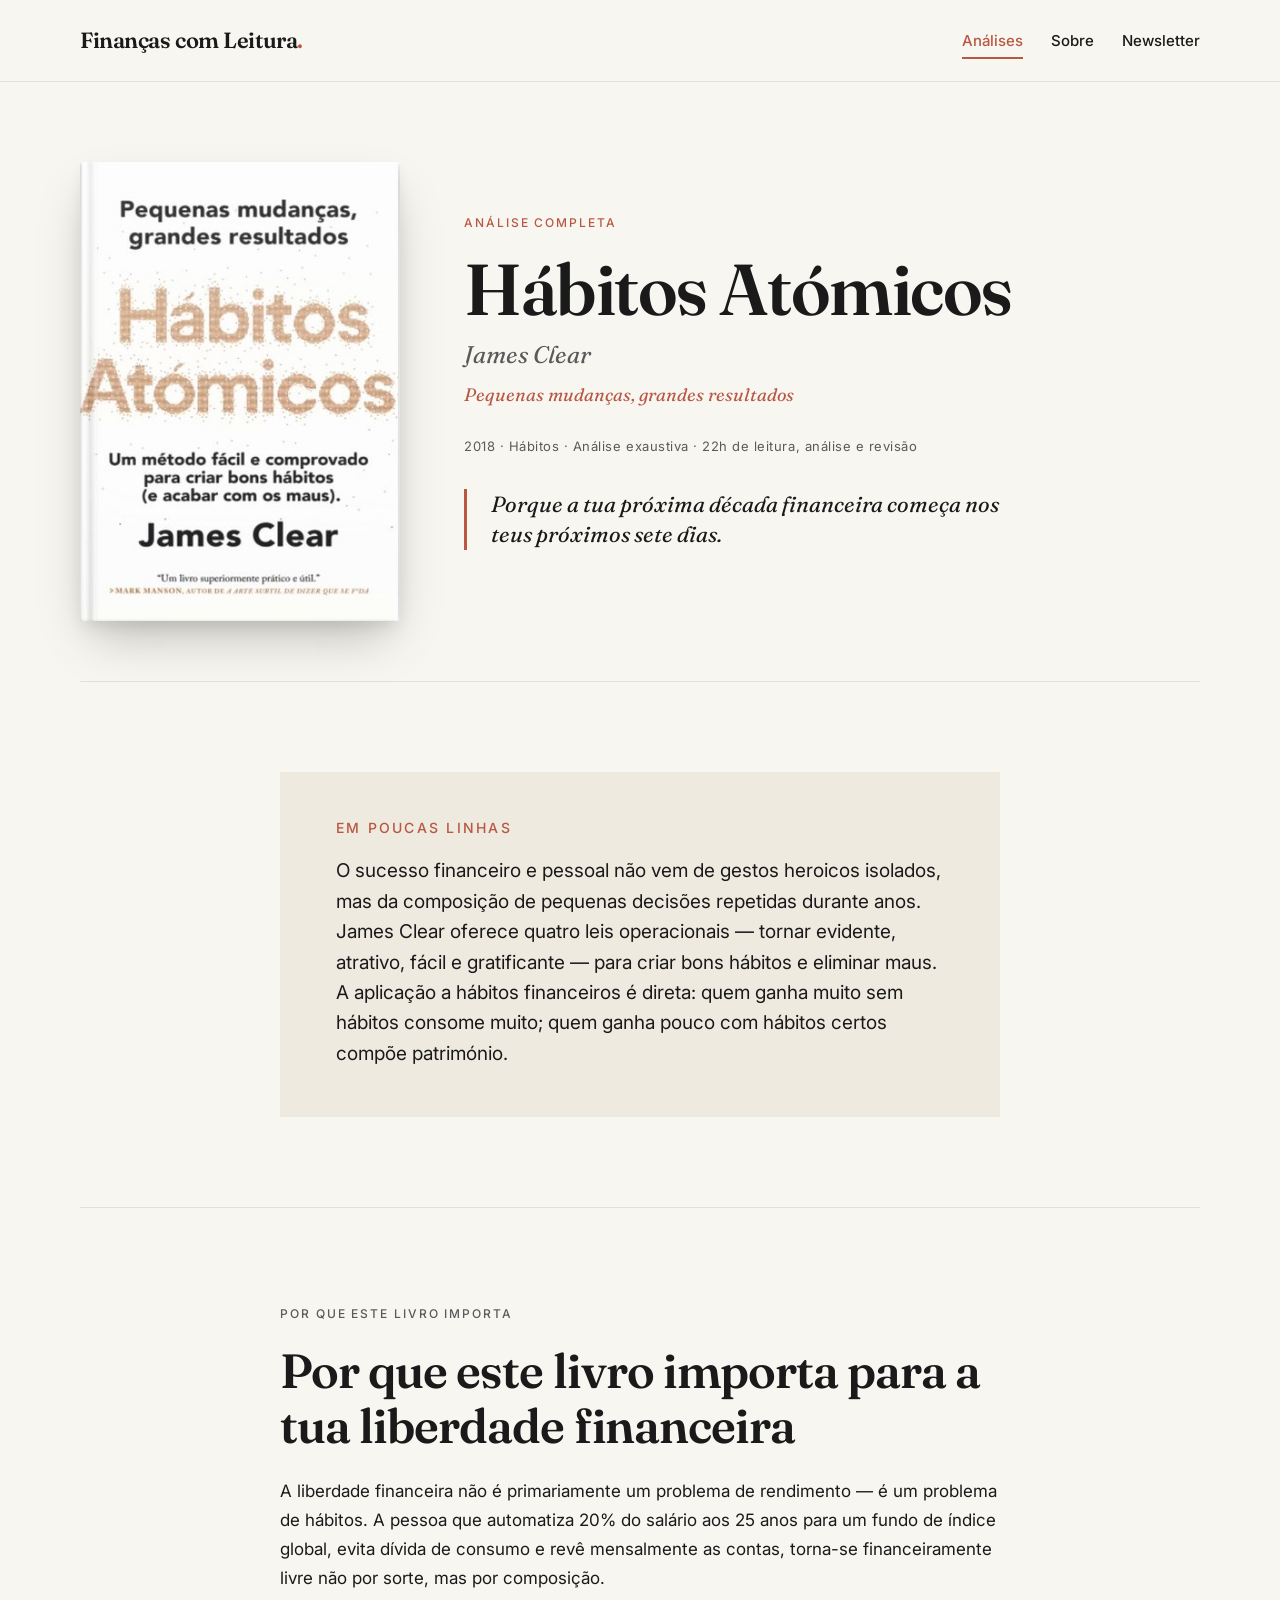
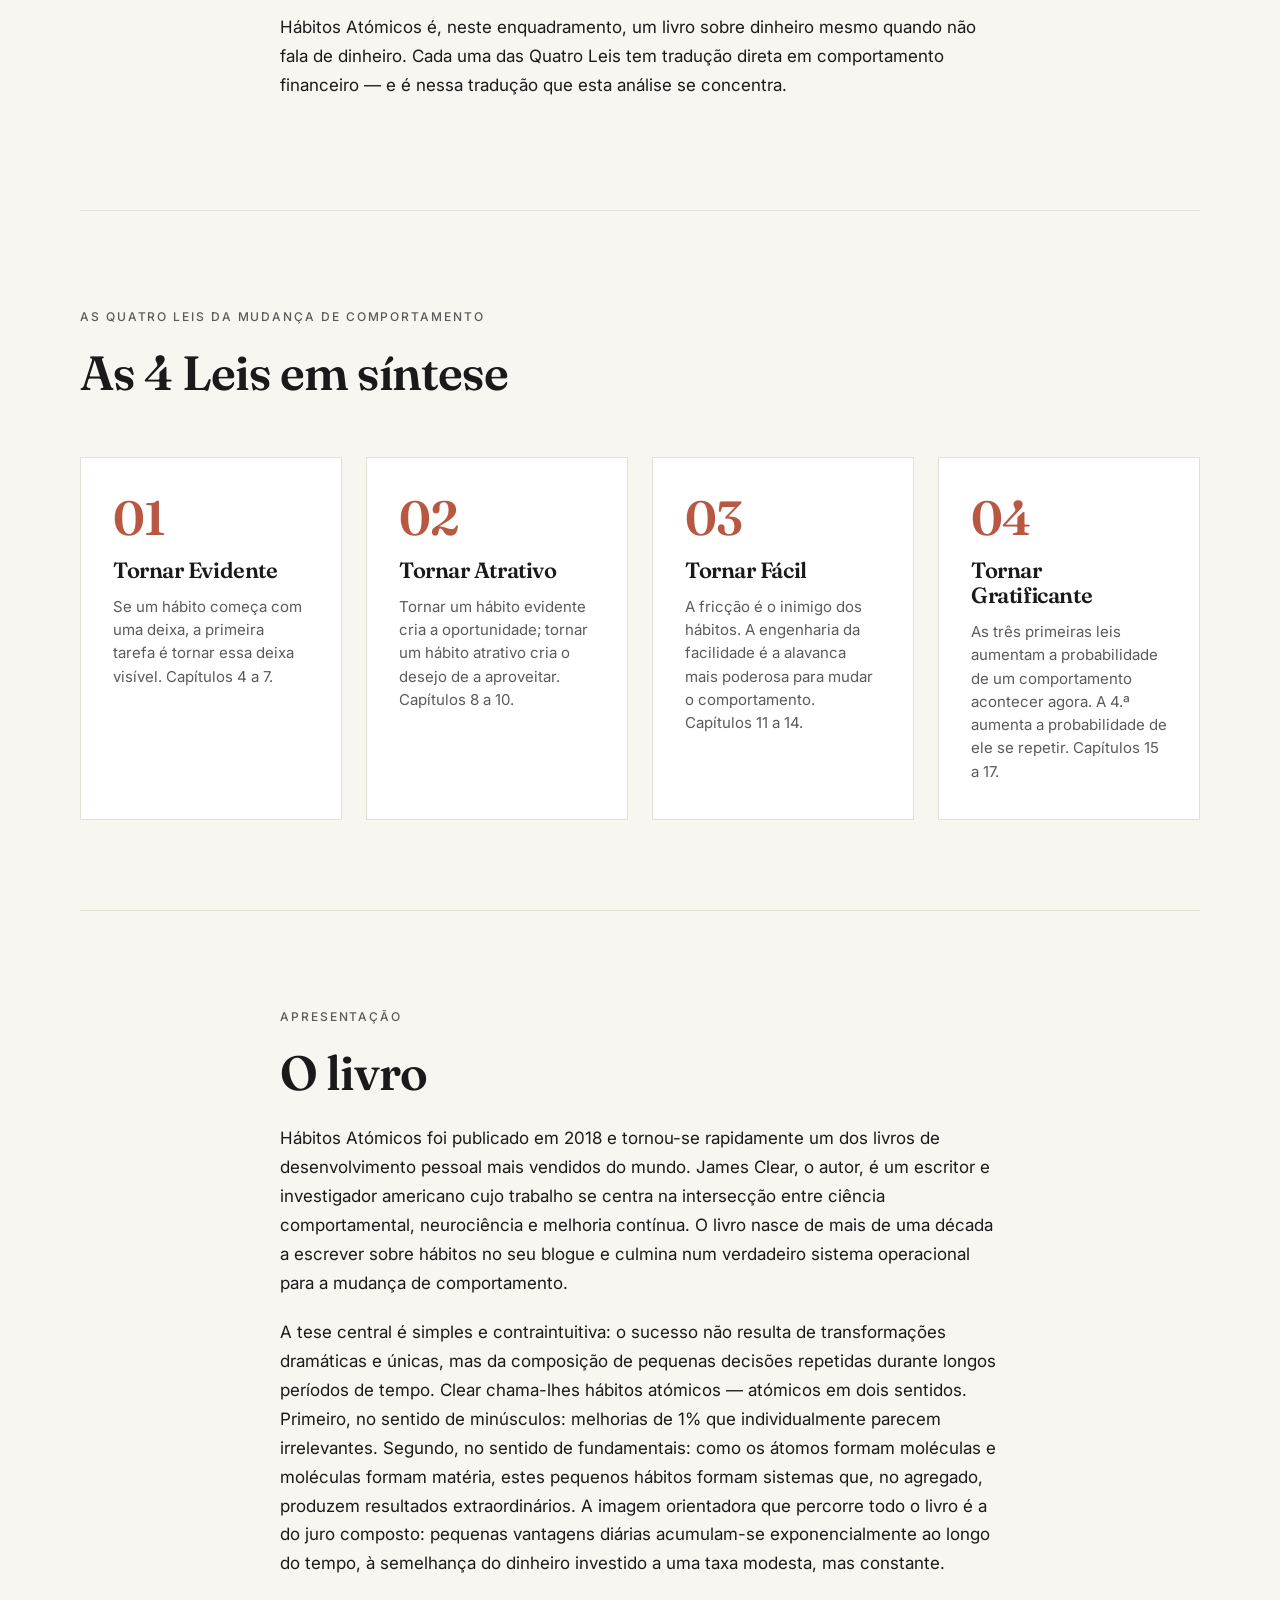
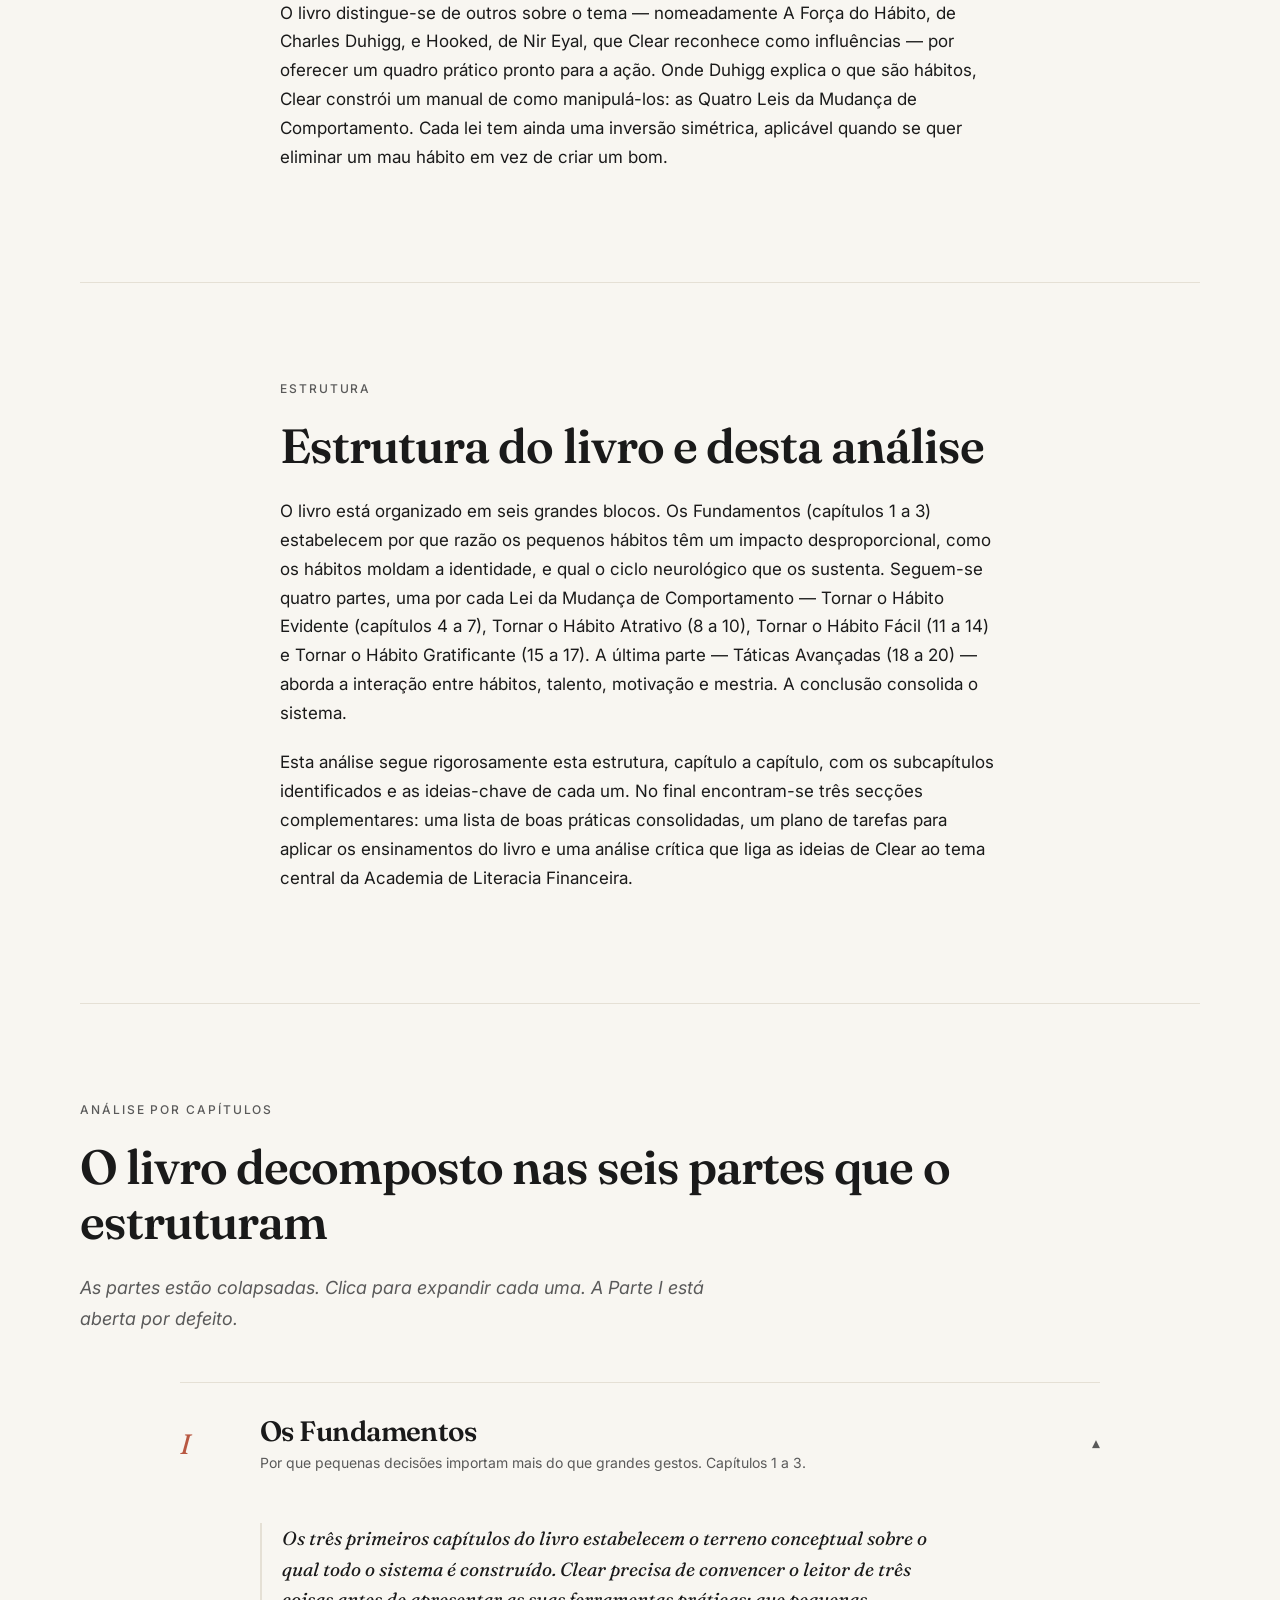
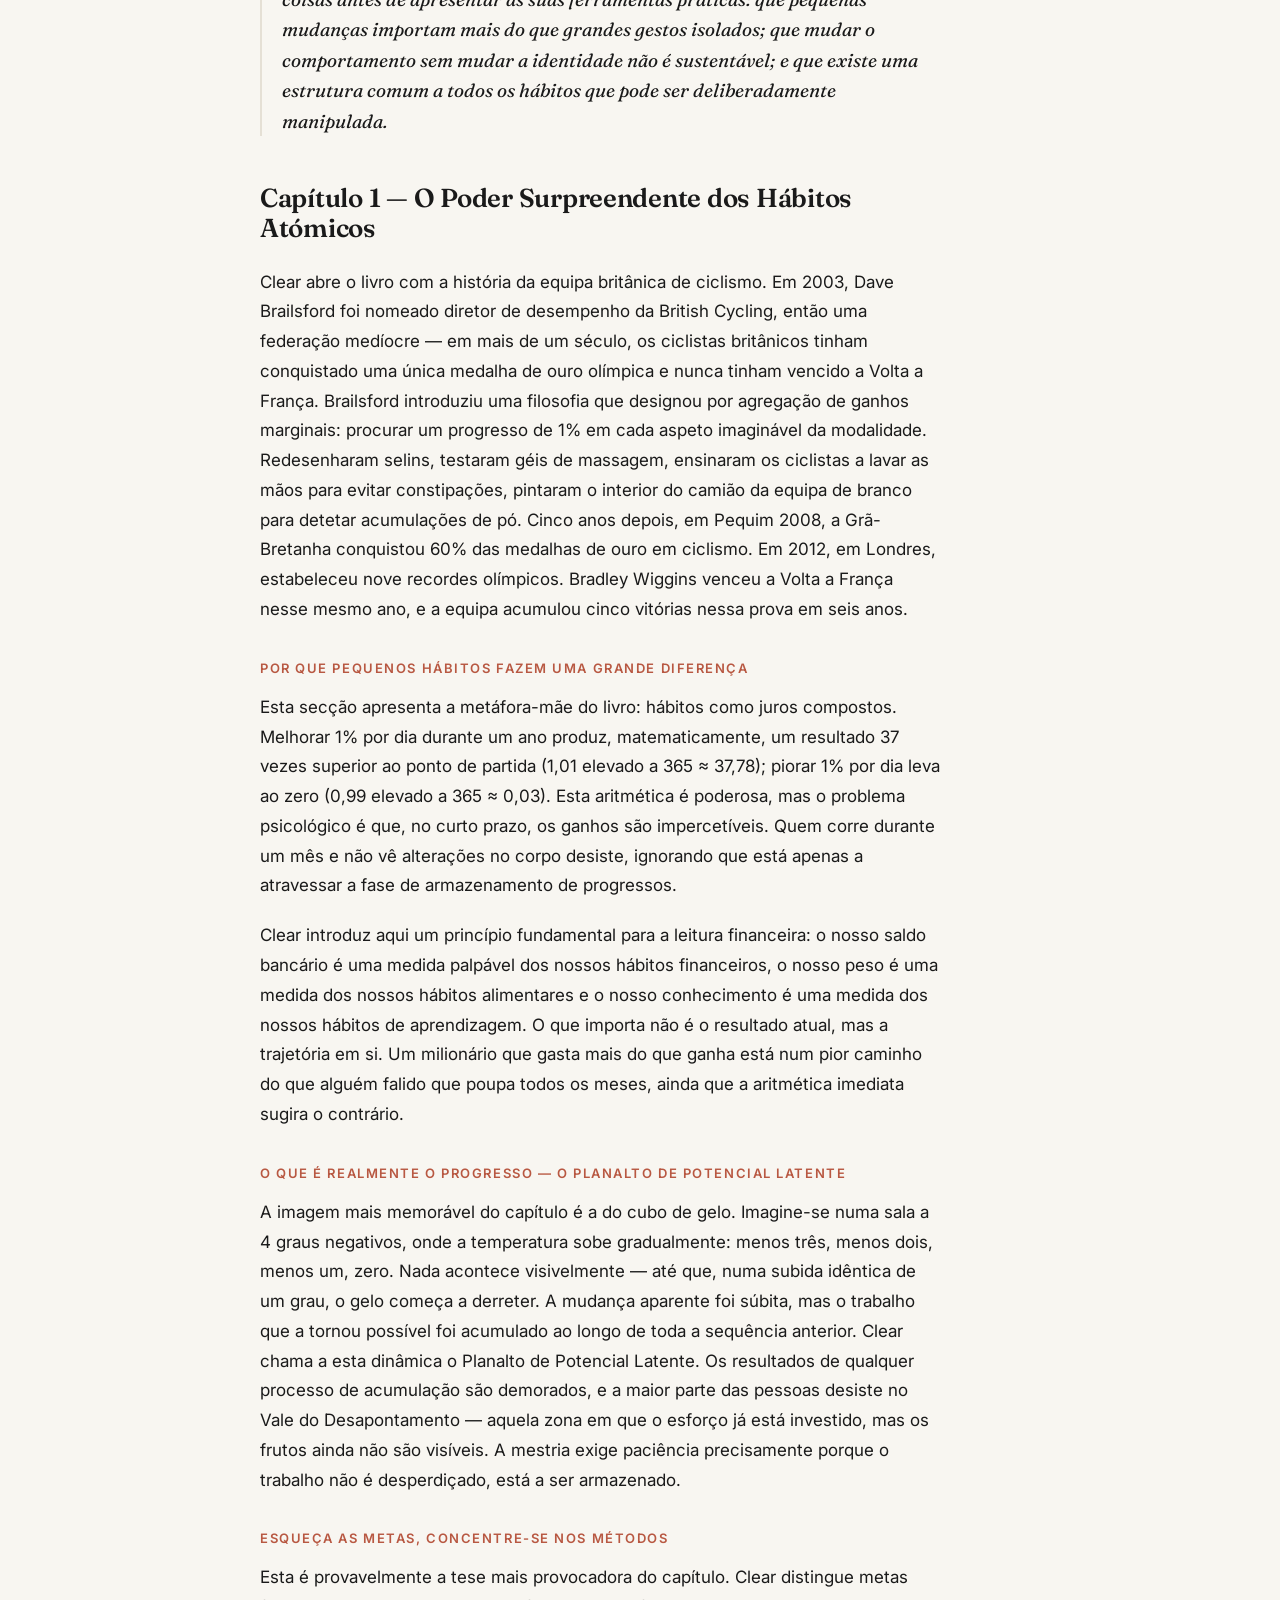
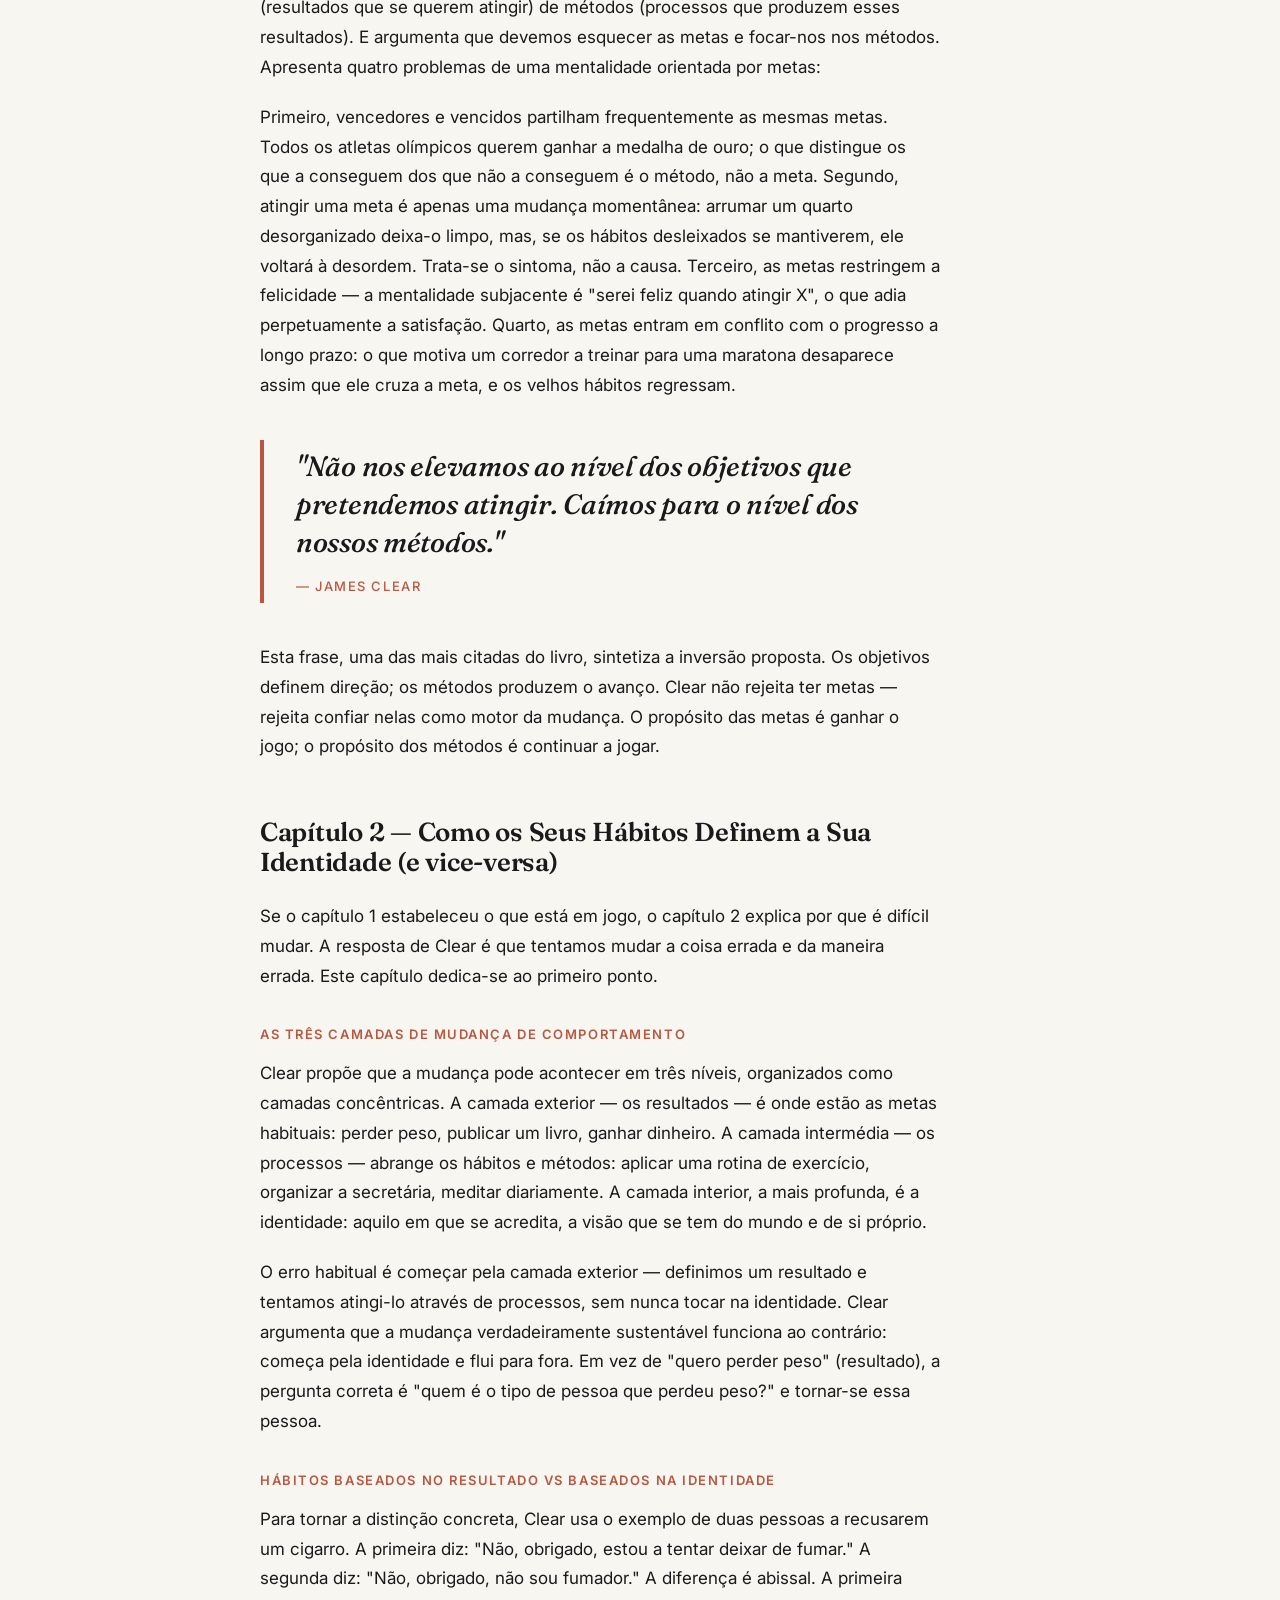
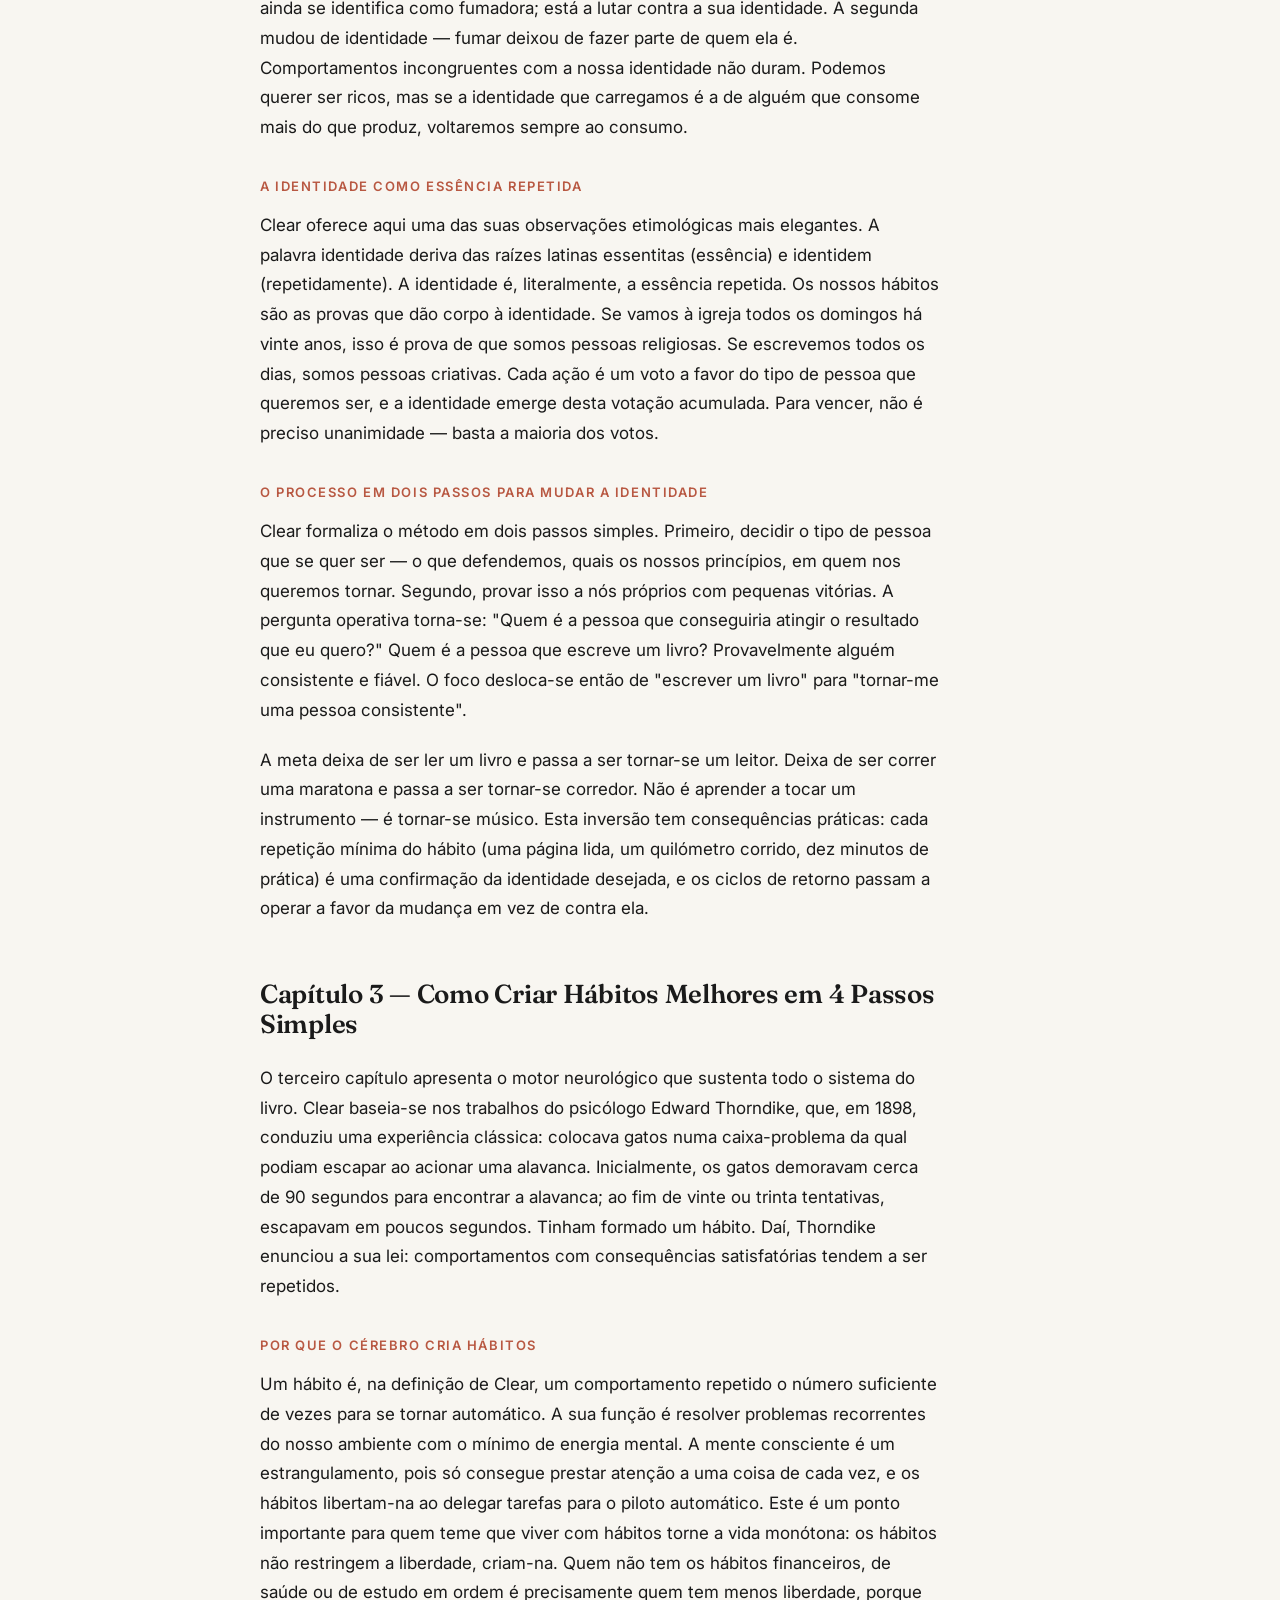
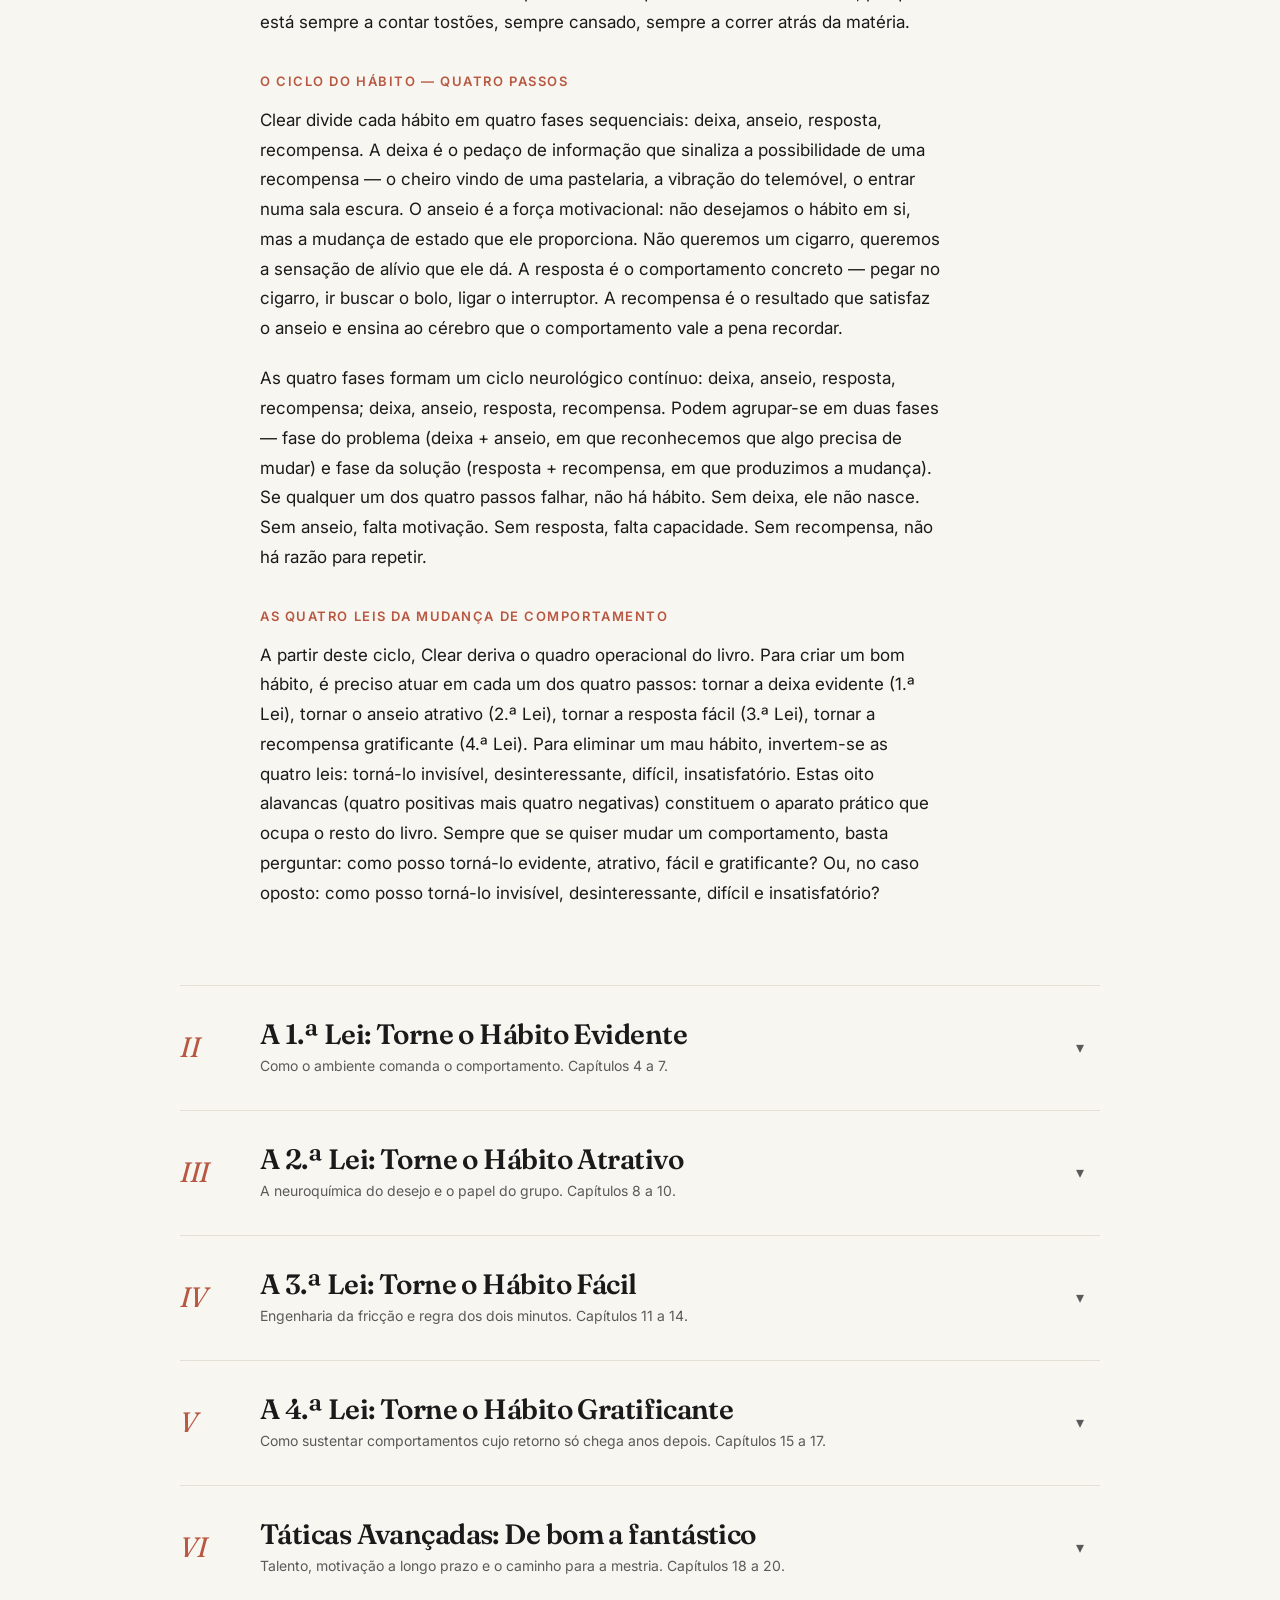
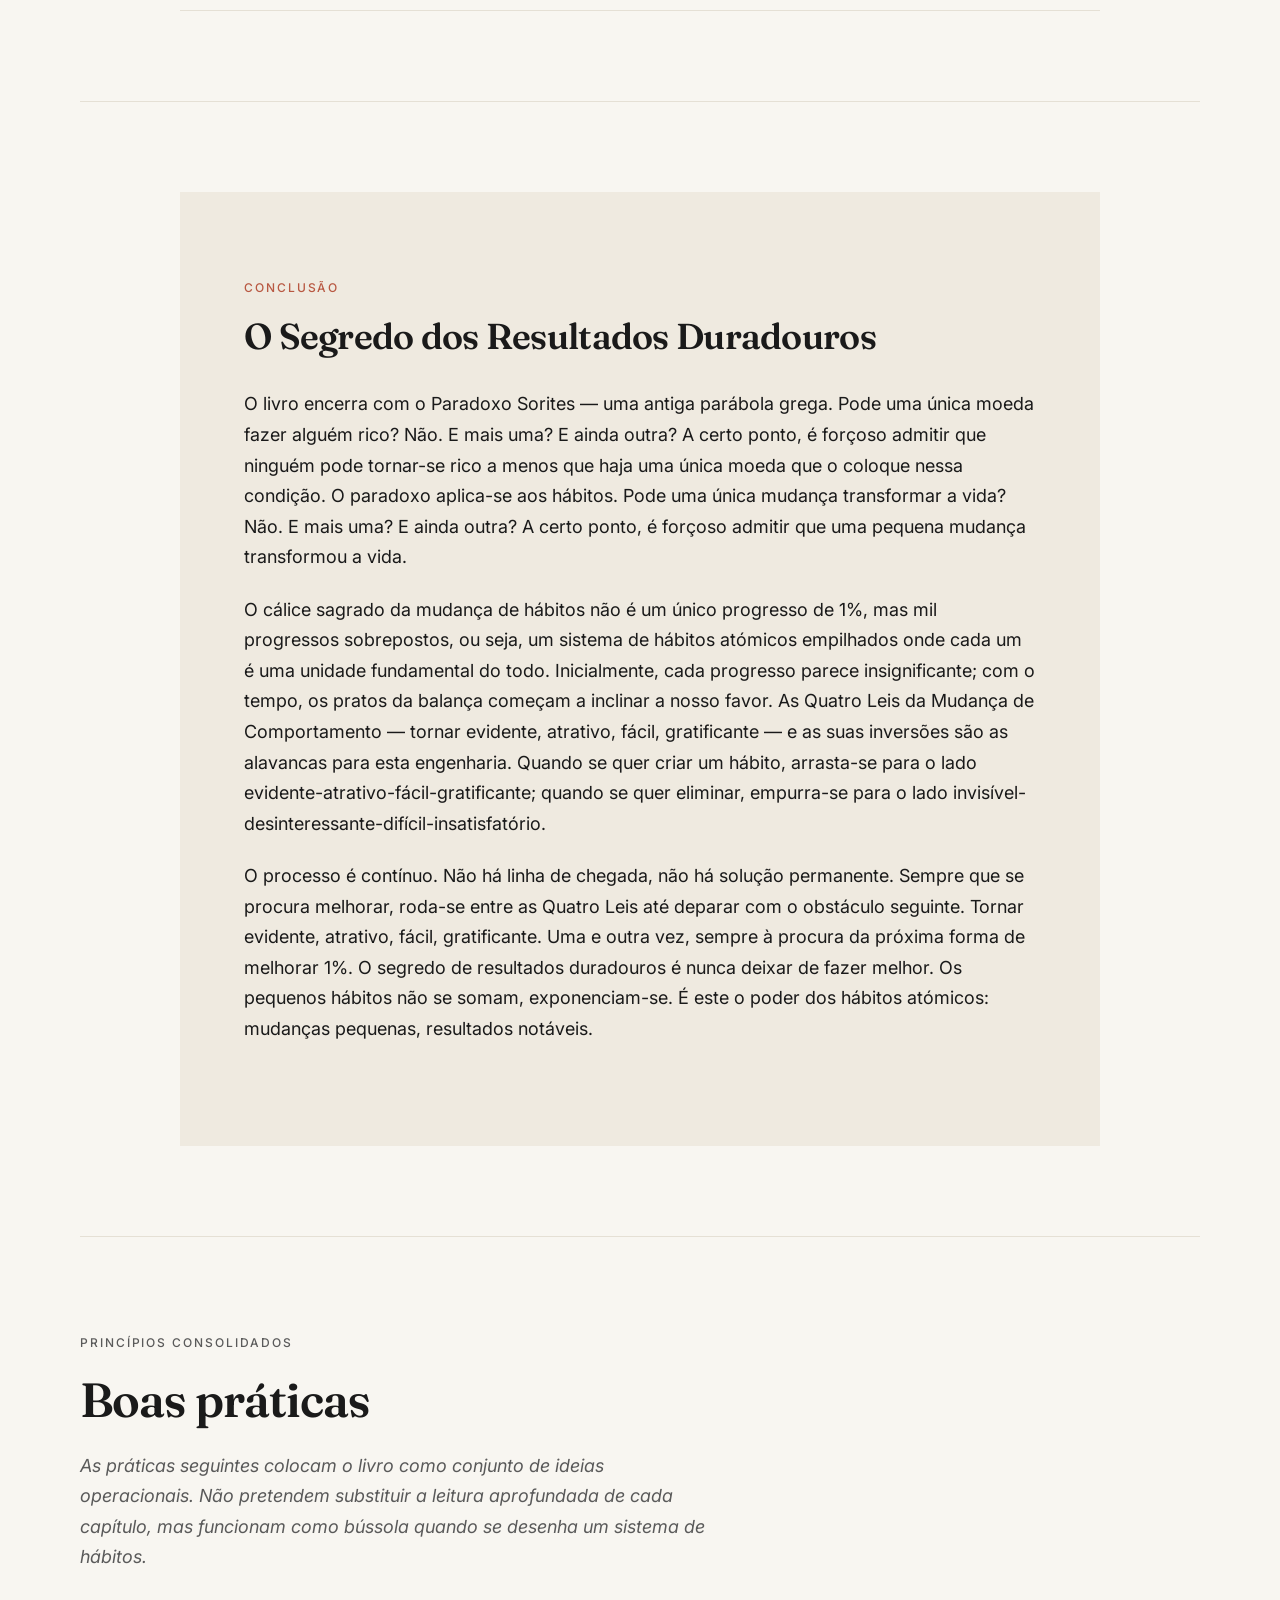
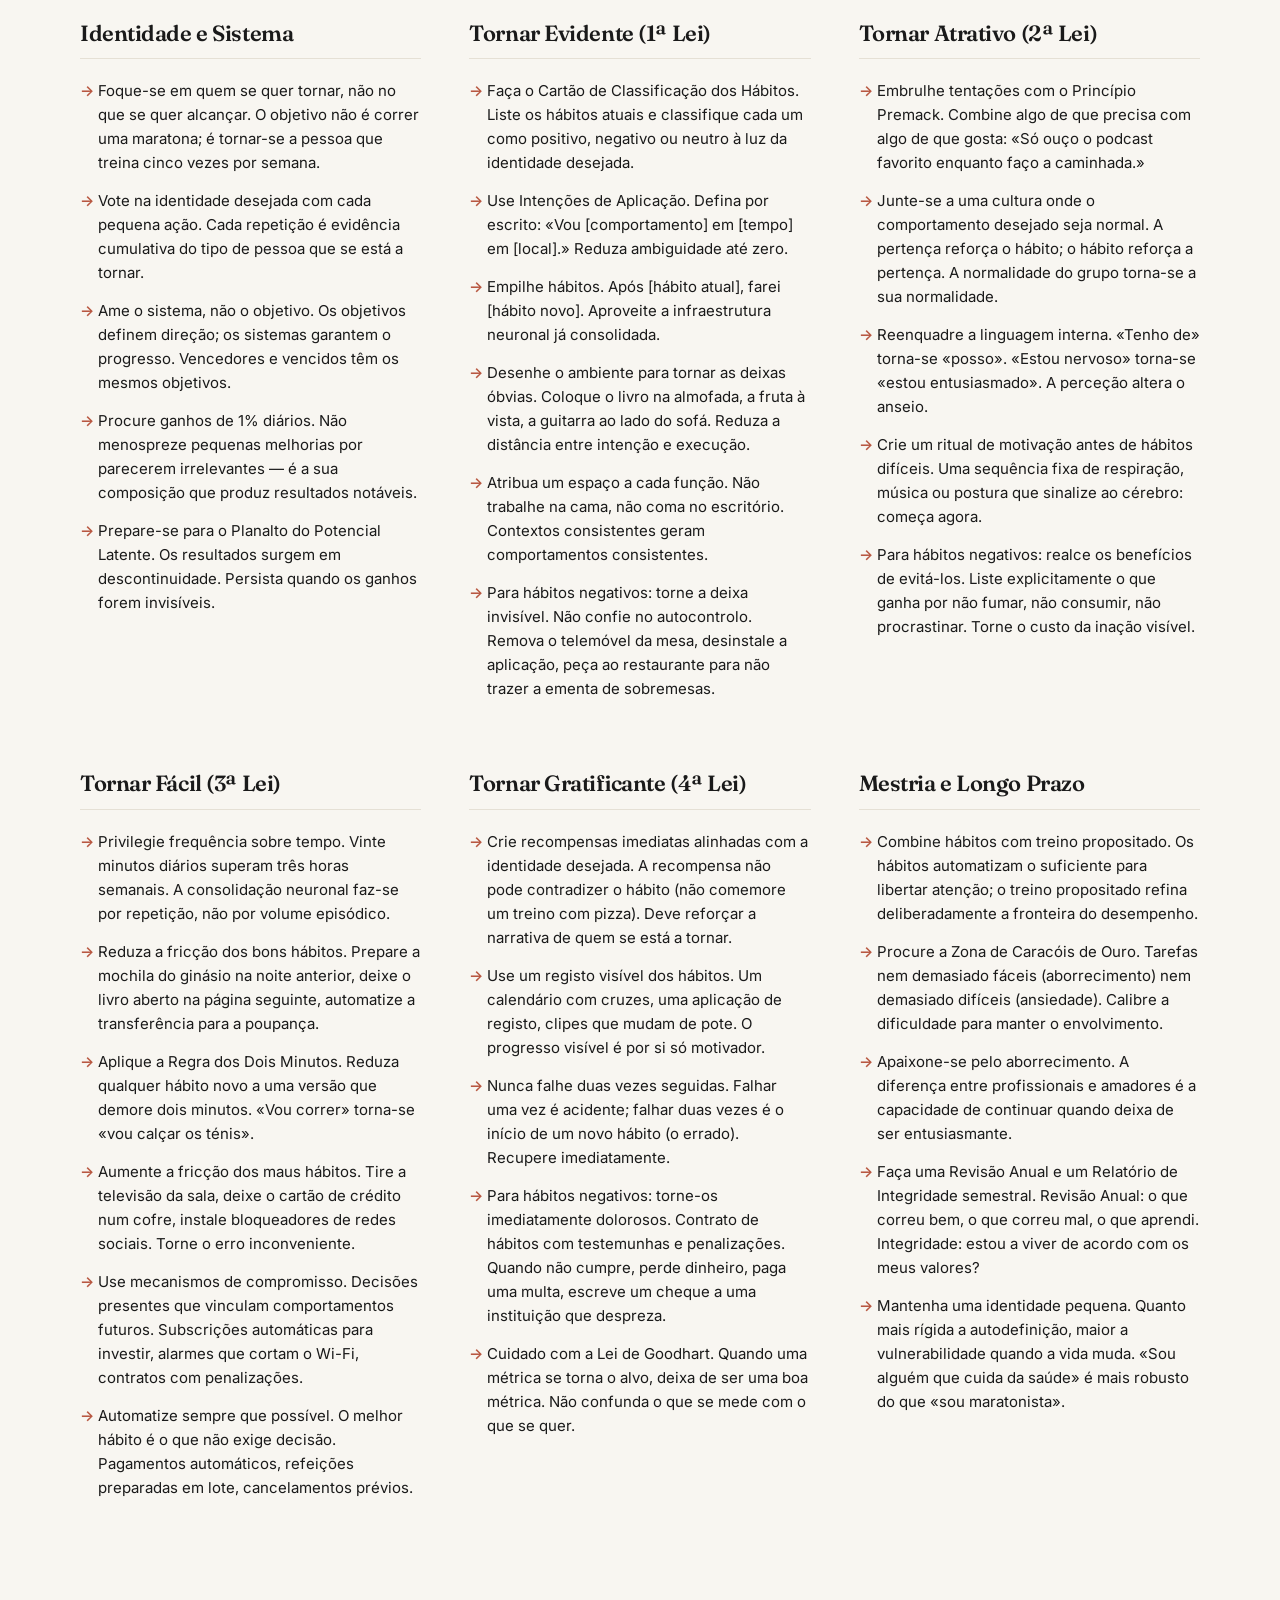
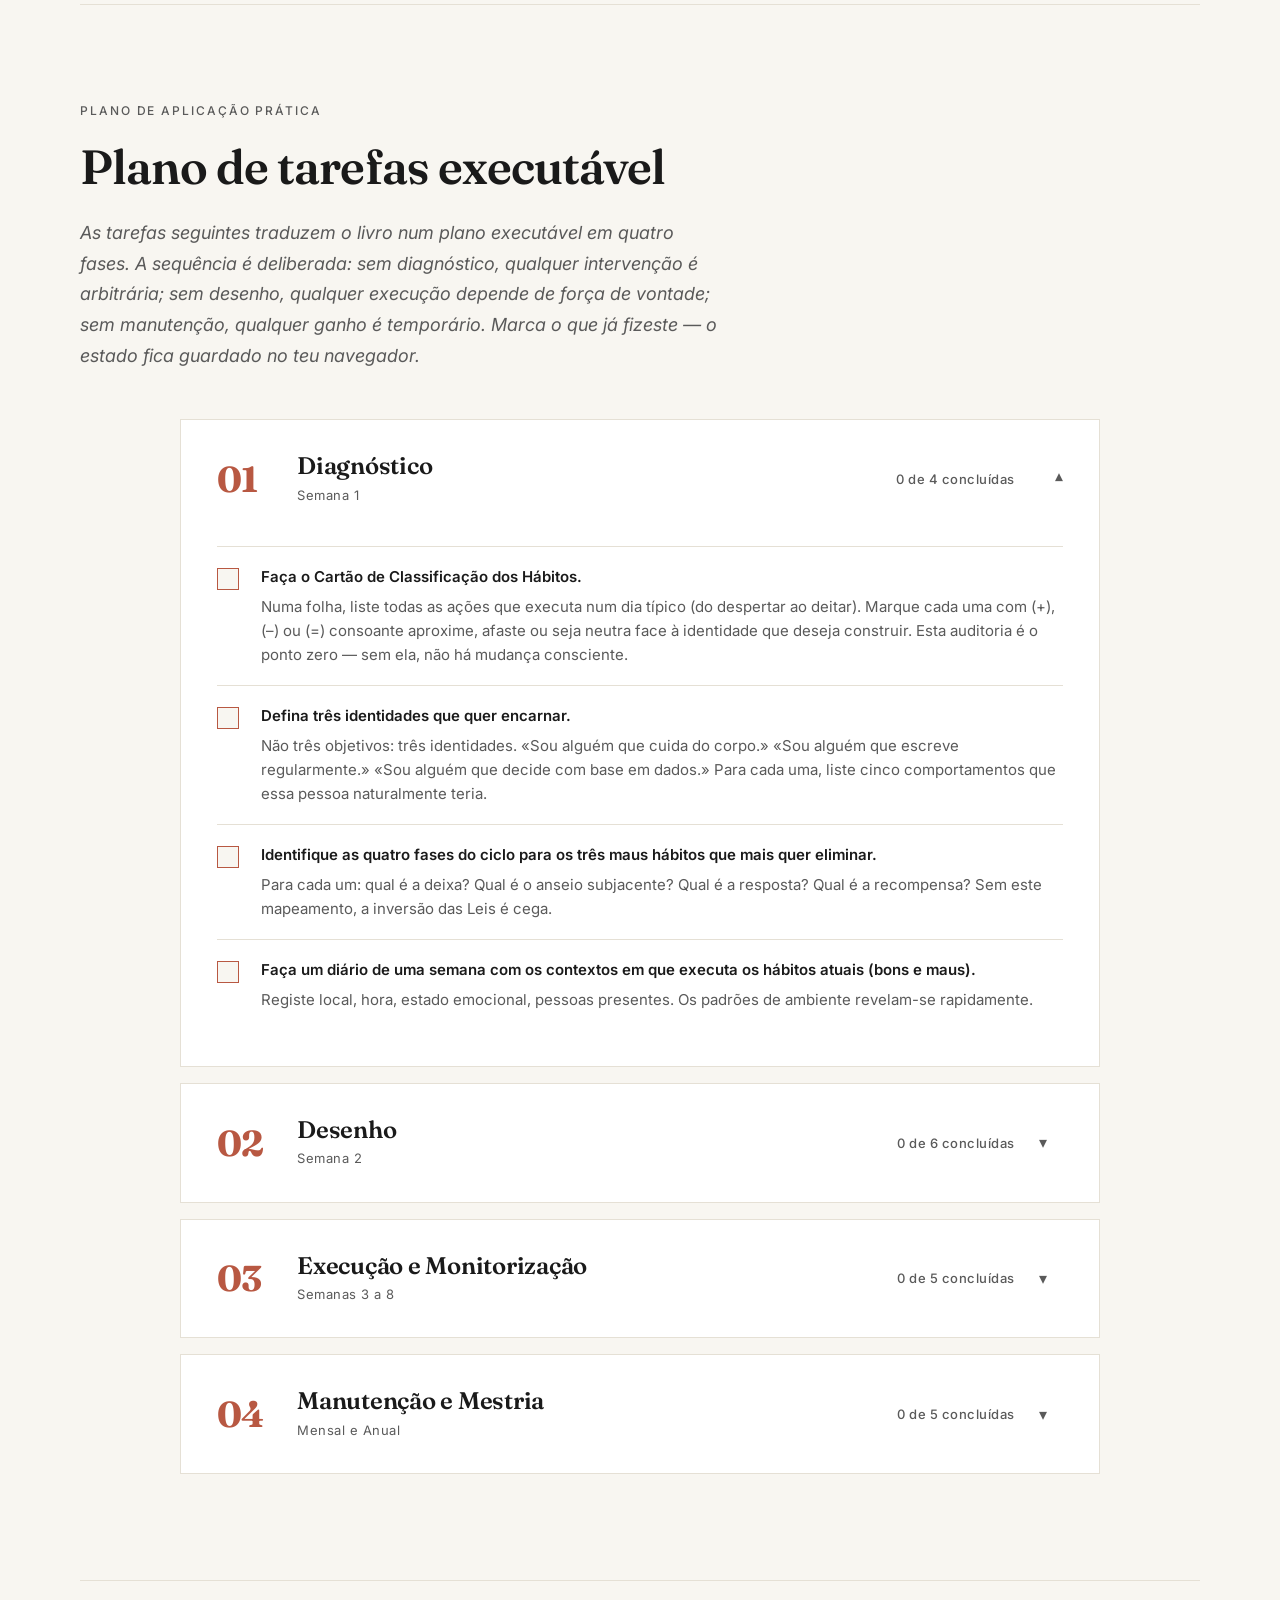
==== commit ee719637: "Add files via upload" ====
--- a/habitos-atomicos.html
+++ b/habitos-atomicos.html
@@ -23,12 +23,7 @@
 <main>
 
   <section class="book-hero">
-    <div class="book-cover">
-      <div class="book-title">Hábitos Atómicos</div>
-      <div class="book-subtitle">Pequenas mudanças, grandes resultados</div>
-      <div class="book-divider"></div>
-      <div class="book-author">James Clear</div>
-    </div>
+    <img src="habitos-atomicos-capa.jpg" alt="Capa de Hábitos Atómicos, James Clear" class="book-cover-image">
     <div>
       <span class="eyebrow terracotta">Análise completa</span>
       <h1>Hábitos Atómicos</h1>
--- a/styles.css
+++ b/styles.css
@@ -210,6 +210,13 @@
   padding: 32px 24px;
   text-align: center;
   color: var(--paper);
+}
+
+.book-cover-image {
+  width: 100%;
+  height: auto;
+  display: block;
+  box-shadow: 0 24px 48px -12px rgba(0,0,0,0.25), 0 8px 16px -4px rgba(0,0,0,0.1);
 }
 
 .book-cover .book-title {
